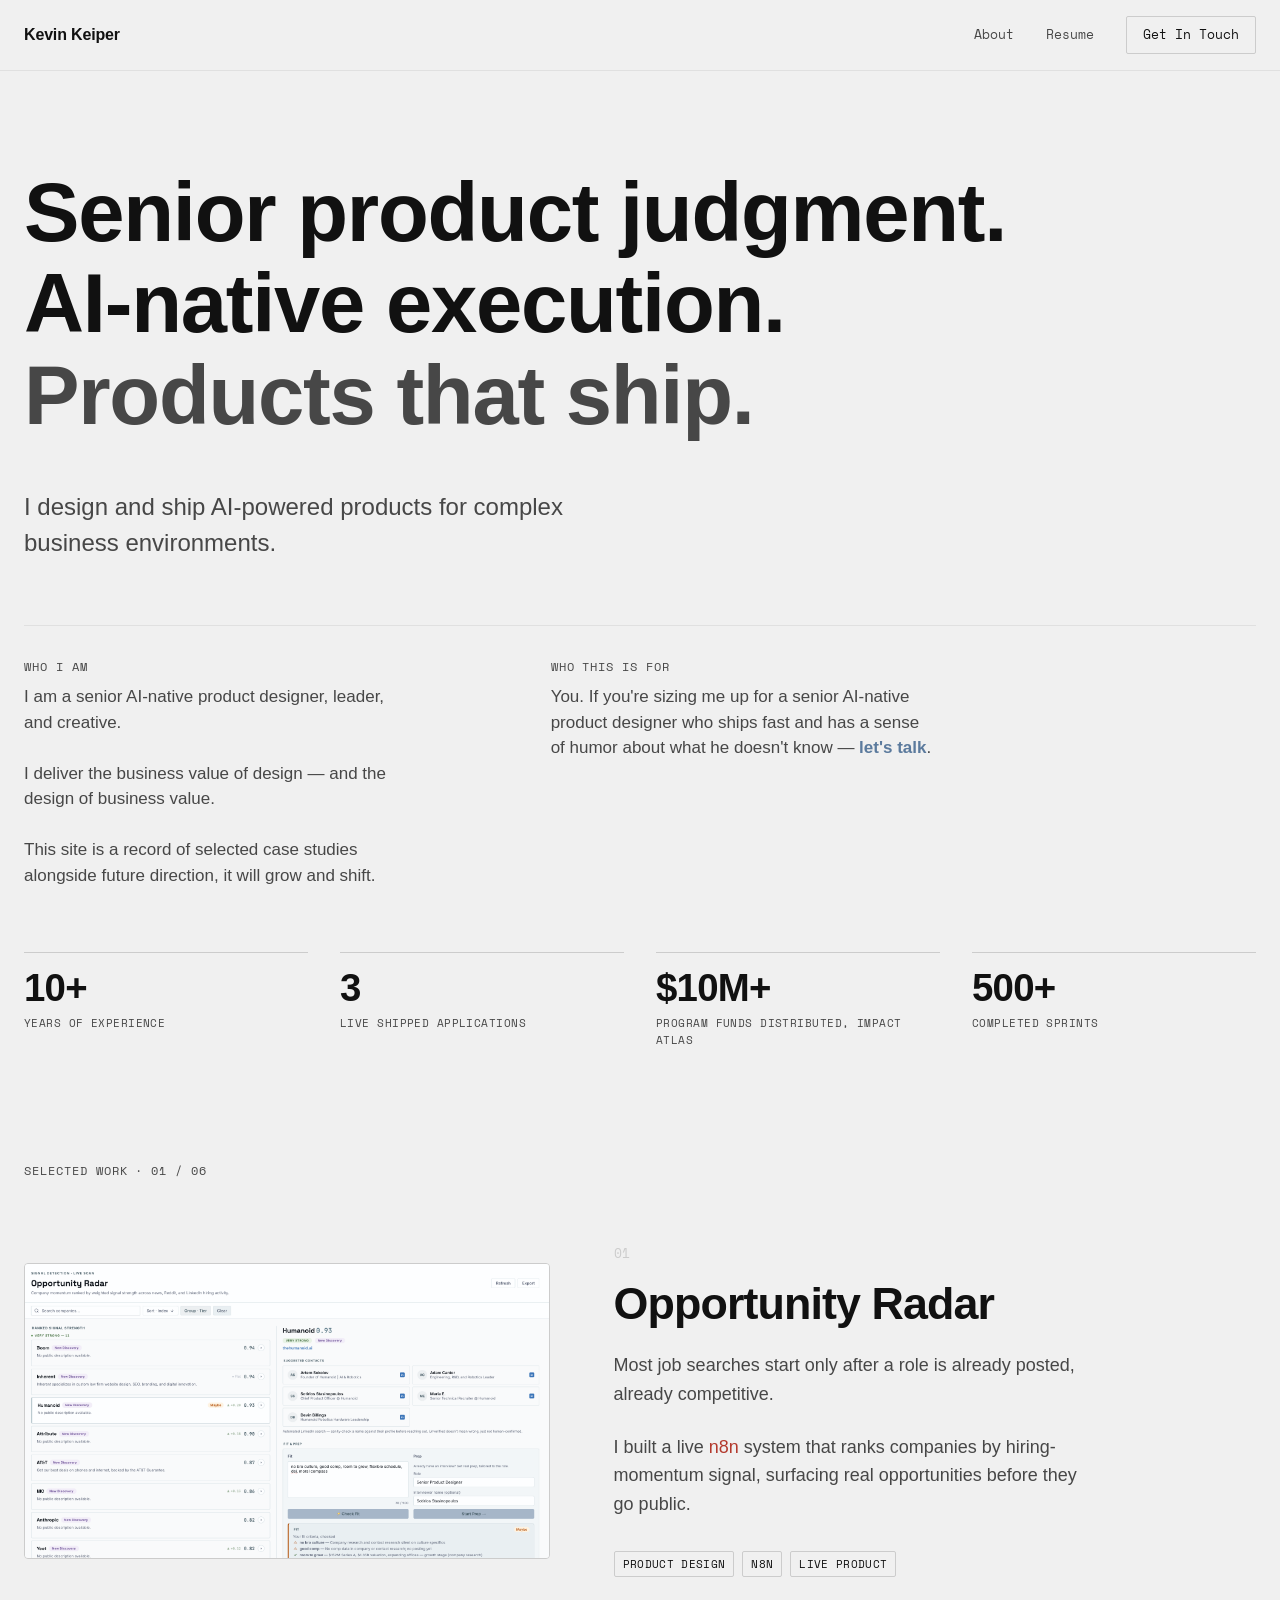
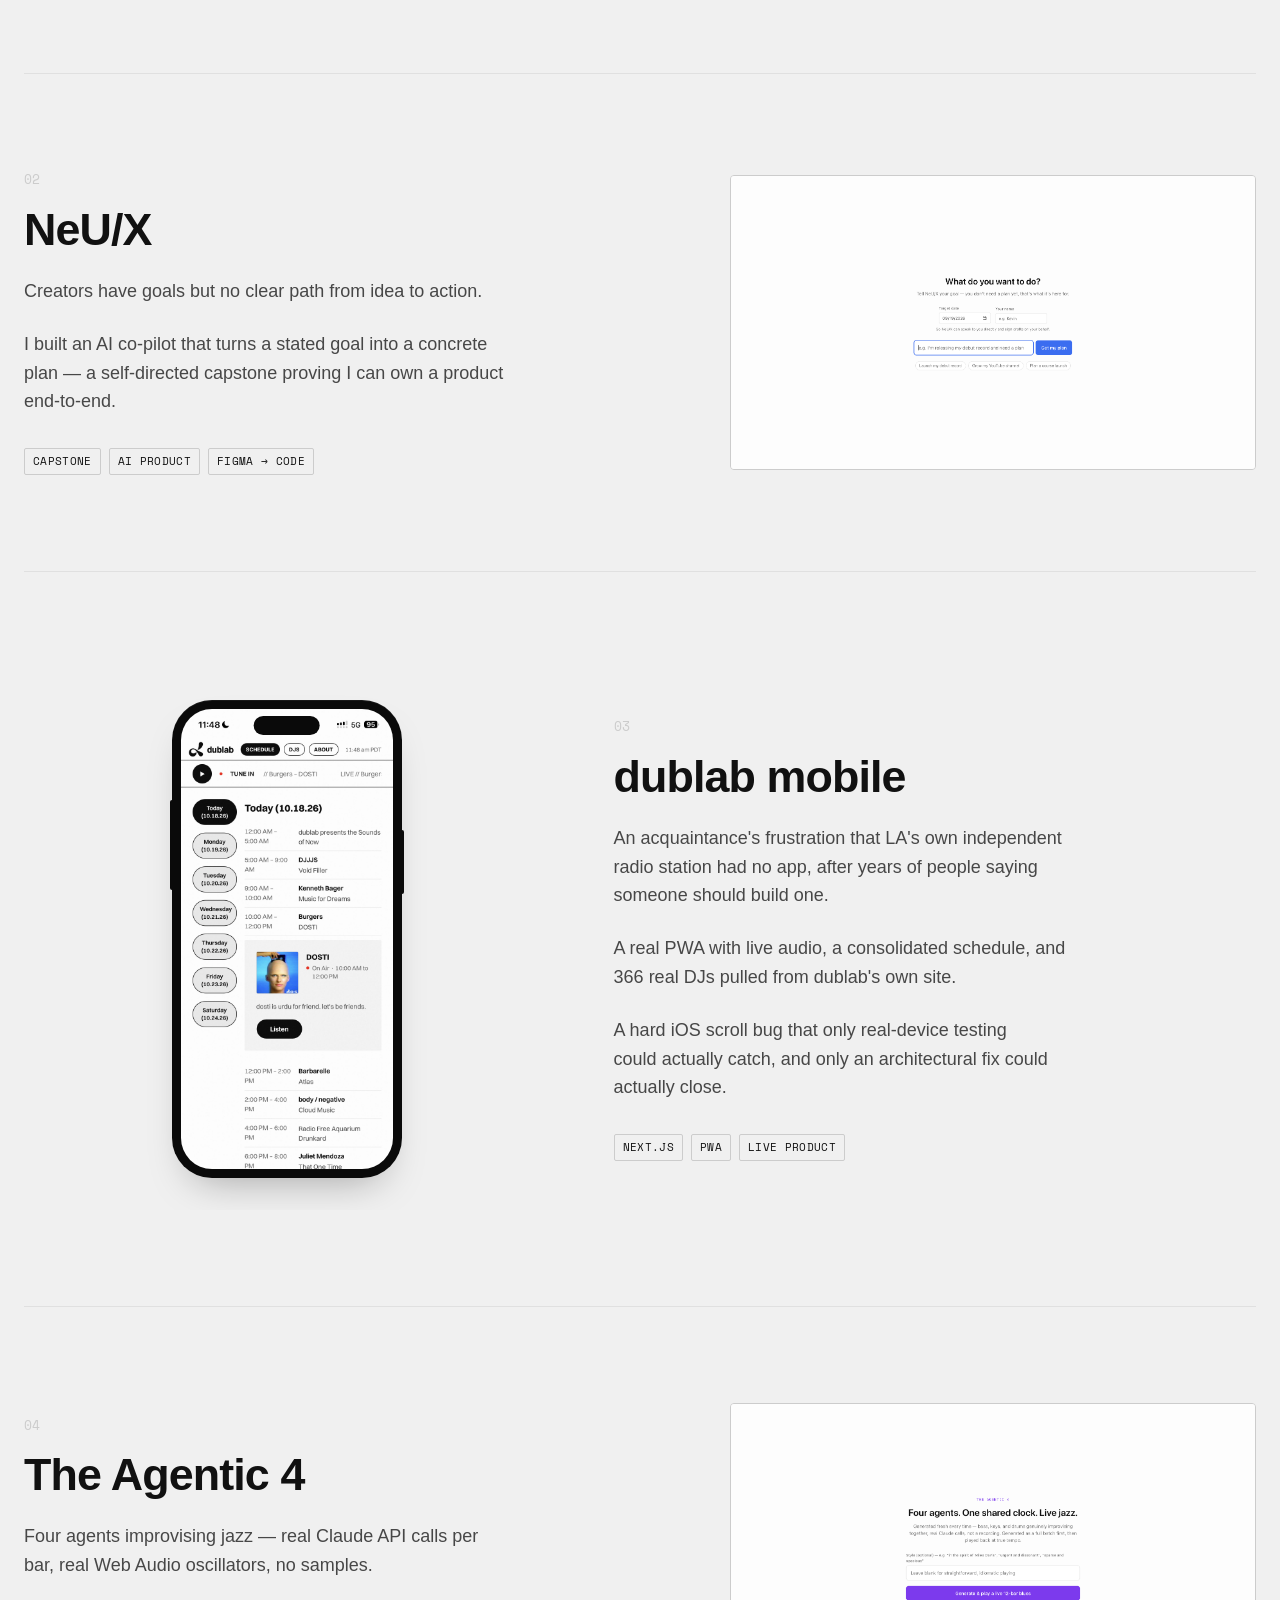
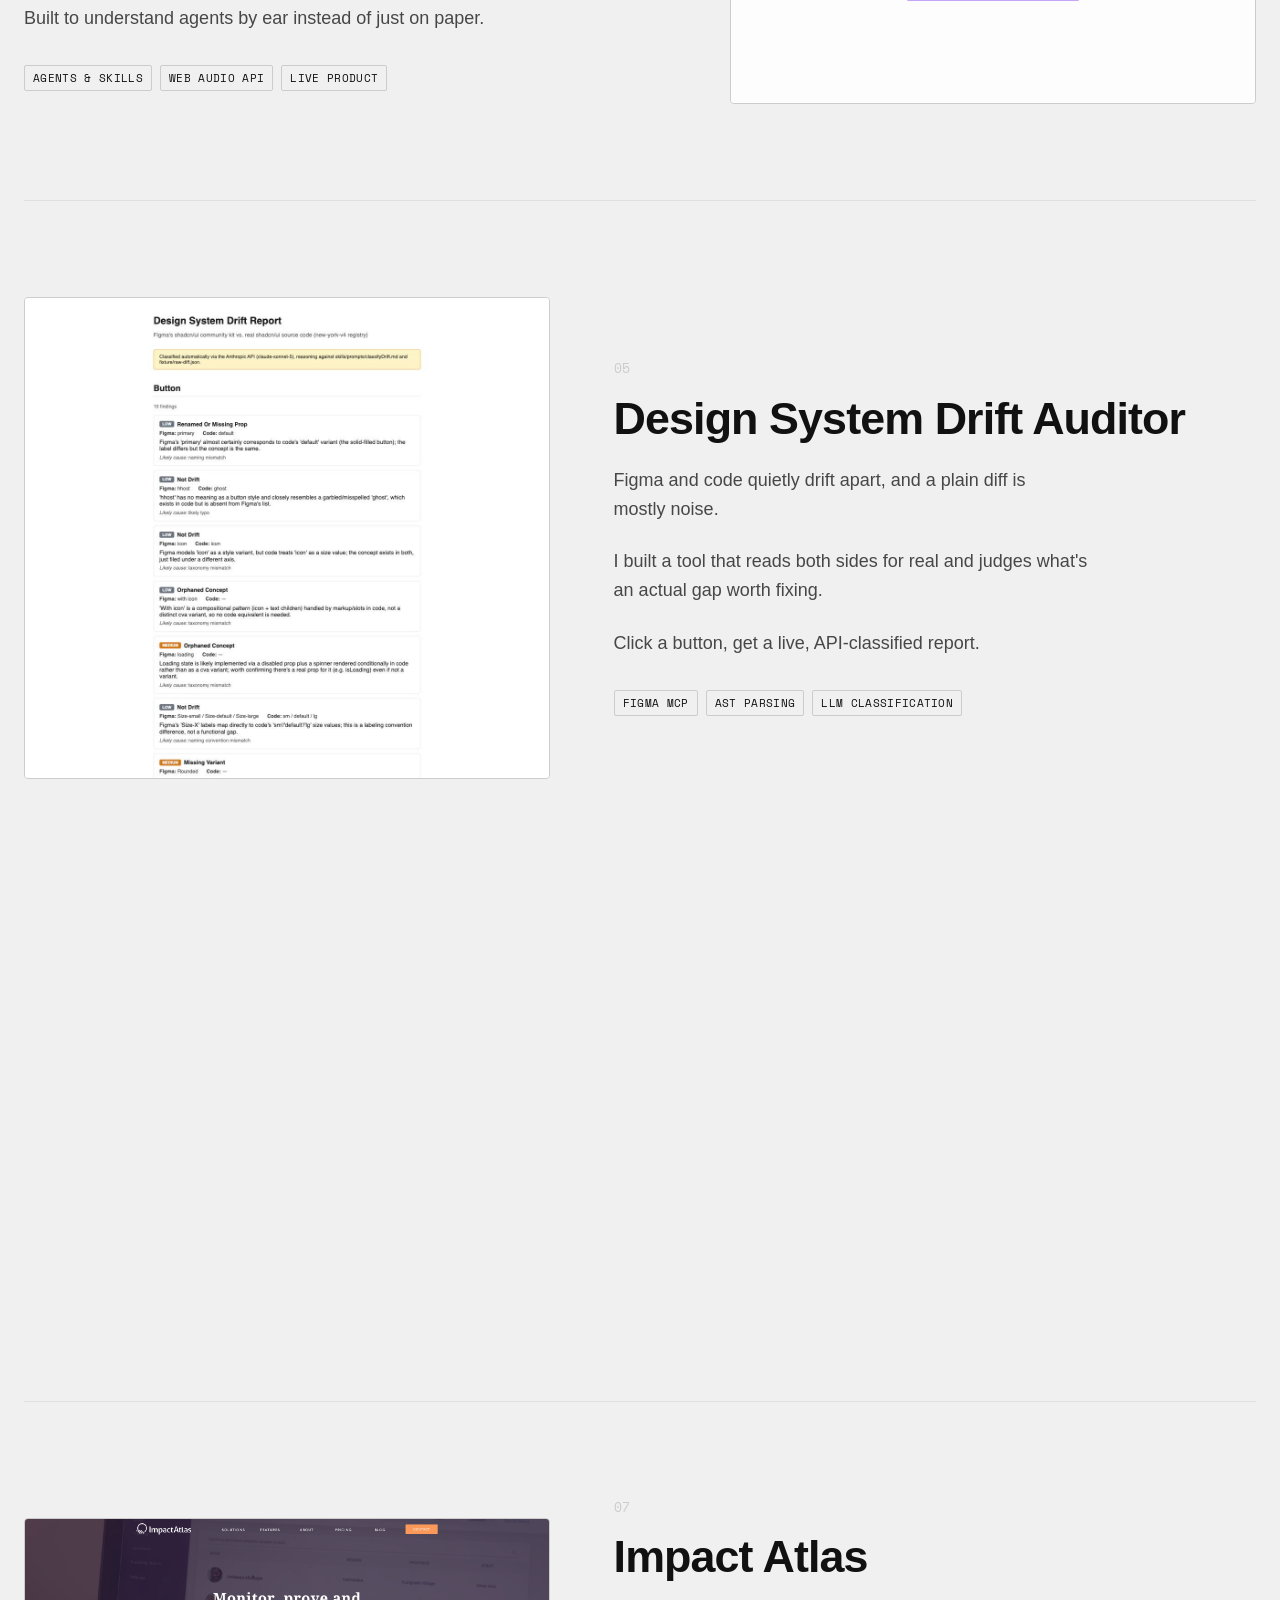
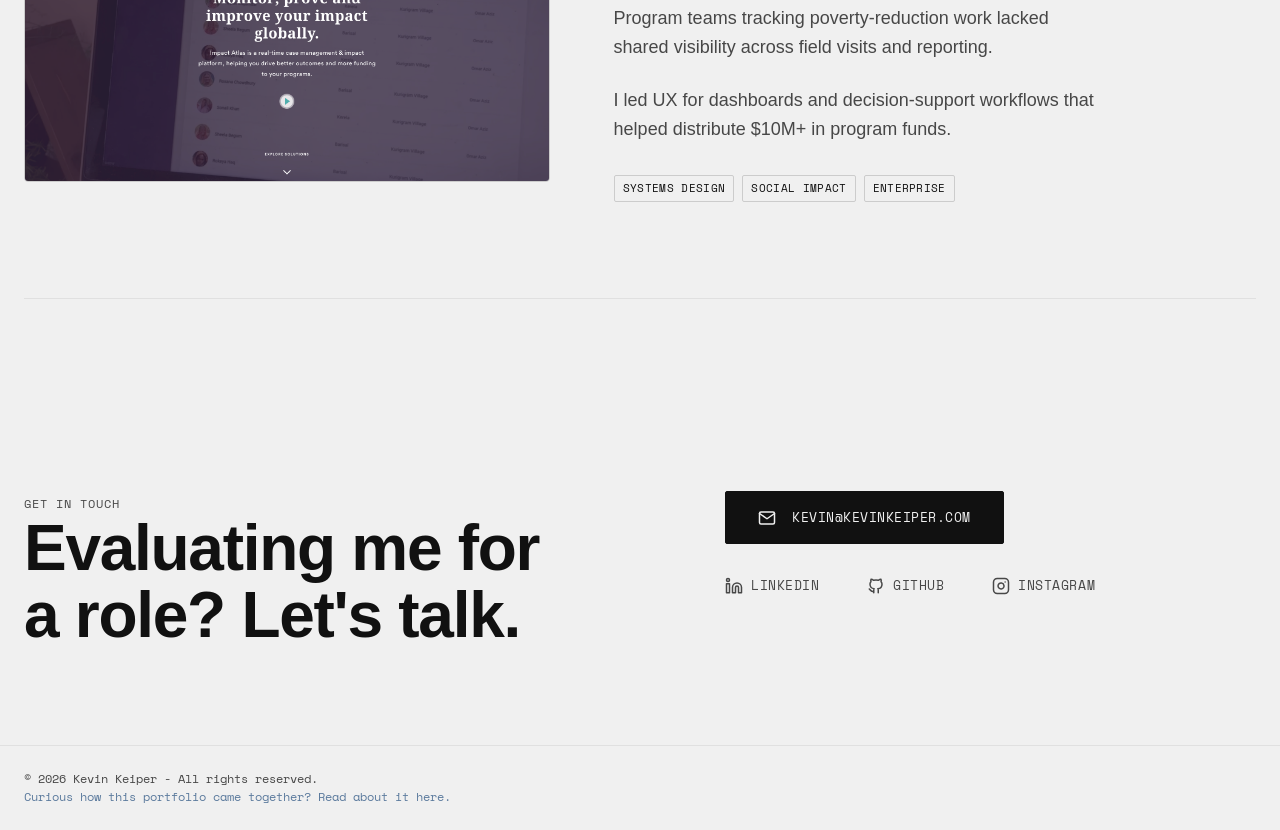
==== index.html @ 4e43e698 "Case study template: short version up top, stats as the Outcomes payoff - Hero meta adds Team; stat " ====
<!DOCTYPE html>
<html lang="en">
<head>
<script>document.documentElement.classList.add('js');</script>
<meta charset="UTF-8">
<meta name="viewport" content="width=device-width, initial-scale=1.0">
<title>Kevin Keiper: Senior AI-Native Product Designer</title>
<meta name="description" content="Kevin Keiper — Senior AI-Native Product Designer. Product design portfolio: shipped AI-powered products, enterprise UX, and end-to-end case studies.">
<link rel="preconnect" href="https://api.fontshare.com">
<link href="https://api.fontshare.com/v2/css?f[]=general-sans@400,500,600,700&display=swap" rel="stylesheet">
<link href="https://fonts.googleapis.com/css2?family=Space+Mono:wght@400;700&display=swap" rel="stylesheet">
<link rel="stylesheet" href="css/styles.css">
</head>
<body>

<header class="site-header">
  <div class="wrap site-header__inner">
    <a href="index.html" class="site-header__name">Kevin Keiper</a>
    <div class="site-header__nav">
      <a href="work/about/index.html" class="site-header__link">About</a>
      <a href="assets/resume/Kevin-Keiper-Resume.pdf" class="site-header__link" target="_blank" rel="noopener">Resume</a>
      <a href="#contact" class="site-header__cta">Get In Touch</a>
    </div>
  </div>
</header>

<main>

  <section class="hero">
    <div class="wrap">

      <h1 class="hero__headline">Senior product judgment.<br>AI-native execution.<br><em>Products that ship.</em></h1>
      <p class="hero__subhead">I design and ship AI-powered products for complex business environments.</p>

      <div class="hero__meta">
        <div class="hero__meta-item">
          <span class="section-label">Who I am</span>
          <p>I am <span data-role-article>a</span> <span data-role-title>senior AI-native product designer</span>, leader, and creative.<br><br>I deliver the business value of design — and the design of business value.<br><br>This site is a record of selected case studies alongside future direction, it will grow and shift.</p>
        </div>
        <div class="hero__meta-item">
          <span class="section-label">Who this is for</span>
          <p>You. If you're sizing me up for <span data-role-article>a</span> <span data-role-title>senior AI-native product designer</span> who ships fast and has a sense of humor about what he doesn't know — <a href="mailto:kevin@kevinkeiper.com" class="link-muted-blue"><strong>let's talk</strong></a>.</p>
        </div>
      </div>

    </div>
  </section>

  <div class="hero__stats-divider">
    <div class="wrap">
      <div class="stat-grid">
        <div class="stat-tile">
          <div class="stat-tile__number">10+</div>
          <div class="stat-tile__label">Years of experience</div>
        </div>
        <div class="stat-tile">
          <div class="stat-tile__number">3</div>
          <div class="stat-tile__label">Live shipped applications</div>
        </div>
        <div class="stat-tile">
          <div class="stat-tile__number">$10M+</div>
          <div class="stat-tile__label">Program funds distributed, Impact Atlas</div>
        </div>
        <div class="stat-tile">
          <div class="stat-tile__number">500+</div>
          <div class="stat-tile__label">Completed sprints</div>
        </div>
      </div>
    </div>
  </div>

  <!-- Marquee scrapped 2026-09-07 (Kevin's call, live-preview review): distracting, not adding
       enough to be worth it. Left commented in case we want to revisit the idea later.
  <div class="hero__marquee" aria-hidden="true">
    <div class="hero__marquee-track">
      <a href="work/about/index.html" tabindex="-1">Senior AI-Native Product Designer</a>
      <a href="work/opportunity-radar/index.html" tabindex="-1">Opportunity Radar</a>
      <a href="work/neux/index.html" tabindex="-1">NeU/X</a>
      <a href="work/impact-atlas/index.html" tabindex="-1">Impact Atlas</a>
      <a href="work/kevinkeiper-com/index.html" tabindex="-1">kevinkeiper.com</a>
      <a href="work/emc-insurance/index.html" tabindex="-1">EMC Insurance</a>
      <a href="work/about/index.html" tabindex="-1">AI-Native Product Designer</a>
      <a href="work/opportunity-radar/index.html" tabindex="-1">Opportunity Radar</a>
      <a href="work/neux/index.html" tabindex="-1">NeU/X</a>
      <a href="work/impact-atlas/index.html" tabindex="-1">Impact Atlas</a>
      <a href="work/kevinkeiper-com/index.html" tabindex="-1">kevinkeiper.com</a>
      <a href="work/emc-insurance/index.html" tabindex="-1">EMC Insurance</a>
    </div>
  </div>
  -->

  <section class="case-studies" id="work">
    <div class="wrap">
      <span class="section-label">Selected work · 01 / 06</span>

      <article class="case-row">
        <a href="work/opportunity-radar/index.html" class="case-row__media" aria-label="Opportunity Radar case study">
          <img src="assets/images/cards/opprad-wholeshebang-hero.png" alt="Opportunity Radar dashboard showing a Fit verdict, company research, and negotiation prep started for a selected company" loading="lazy">
        </a>
        <div class="case-row__body">
          <span class="case-row__index">01</span>
          <h2 class="case-row__title"><a href="work/opportunity-radar/index.html">Opportunity Radar</a></h2>
          <p class="case-row__desc">Most job searches start only after a role is already posted, already competitive.</p>

          <p class="case-row__desc">I built a live <a href="https://n8n.io" target="_blank" rel="noopener" class="link-n8n">n8n</a> system that ranks companies by hiring-momentum signal, surfacing real opportunities before they go public.</p>
          <ul class="tag-row">
            <li class="tag">Product Design</li>
            <li class="tag">n8n</li>
            <li class="tag">Live Product</li>
            <li class="tag" id="opp-radar-count" data-csv-url="https://docs.google.com/spreadsheets/d/e/2PACX-1vTGAgujnKii4qOQYezhAMdwFcsAnLOeg_jnZtE8lOHm2dexXdH0tWtwqKeZbhPxov_Z9YzQGEH2mS2C/pub?gid=456953071&amp;single=true&amp;output=csv">Loading contacts&hellip;</li>
          </ul>
        </div>
      </article>

      <article class="case-row case-row--reverse">
        <a href="work/neux/index.html" class="case-row__media" aria-label="NeU/X case study">
          <img src="work/neux/images/neux-home.png" alt="NeU/X AI co-pilot interface for creator goal planning" loading="lazy">
        </a>
        <div class="case-row__body">
          <span class="case-row__index">02</span>
          <h2 class="case-row__title"><a href="work/neux/index.html">NeU/X</a></h2>
          <p class="case-row__desc">Creators have goals but no clear path from idea to action.</p>

          <p class="case-row__desc">I built an AI co-pilot that turns a stated goal into a concrete plan — a self-directed capstone proving I can own a product end-to-end.</p>
          <ul class="tag-row">
            <li class="tag">Capstone</li>
            <li class="tag">AI Product</li>
            <li class="tag">Figma → Code</li>
          </ul>
        </div>
      </article>

      <article class="case-row">
        <a href="work/dublab/index.html" class="case-row__media case-row__media--plain" aria-label="dublab mobile case study">
          <div class="phone-frame" style="--phone-width: 230px;">
            <div class="phone-frame__island"></div>
            <div class="phone-frame__screen">
              <img src="work/dublab/images/dublab-schedule-onair-phone.jpg" alt="dublab app on a real iPhone: today's schedule with the on-air DOSTI show card and Listen button" loading="lazy">
            </div>
          </div>
        </a>
        <div class="case-row__body">
          <span class="case-row__index">03</span>
          <h2 class="case-row__title"><a href="work/dublab/index.html">dublab mobile</a></h2>
          <p class="case-row__desc">An acquaintance's frustration that LA's own independent radio station had no app, after years of people saying someone should build one.</p>

          <p class="case-row__desc">A real PWA with live audio, a consolidated schedule, and 366 real DJs pulled from dublab's own site.</p>

          <p class="case-row__desc">A hard iOS scroll bug that only real-device testing could actually catch, and only an architectural fix could actually close.</p>
          <ul class="tag-row">
            <li class="tag">Next.js</li>
            <li class="tag">PWA</li>
            <li class="tag">Live Product</li>
          </ul>
        </div>
      </article>

      <article class="case-row case-row--reverse">
        <a href="work/the-agentic-4/index.html" class="case-row__media" aria-label="The Agentic 4 case study">
          <img src="assets/images/cards/the-agentic-4.jpg" alt="The Agentic 4 landing page, a single text field for a style directive" loading="lazy">
        </a>
        <div class="case-row__body">
          <span class="case-row__index">04</span>
          <h2 class="case-row__title"><a href="work/the-agentic-4/index.html">The Agentic 4</a></h2>
          <p class="case-row__desc">Four agents improvising jazz — real Claude API calls per bar, real Web Audio oscillators, no samples.</p>

          <p class="case-row__desc">Built to understand agents by ear instead of just on paper.</p>
          <ul class="tag-row">
            <li class="tag">Agents &amp; Skills</li>
            <li class="tag">Web Audio API</li>
            <li class="tag">Live Product</li>
          </ul>
        </div>
      </article>

      <article class="case-row">
        <a href="work/design-system-auditor/index.html" class="case-row__media" aria-label="Design System Drift Auditor case study">
          <img src="work/design-system-auditor/images/01-button-findings.jpg" alt="Design System Drift Report, showing classified findings with severity badges" loading="lazy">
        </a>
        <div class="case-row__body">
          <span class="case-row__index">05</span>
          <h2 class="case-row__title"><a href="work/design-system-auditor/index.html">Design System Drift Auditor</a></h2>
          <p class="case-row__desc">Figma and code quietly drift apart, and a plain diff is mostly noise.</p>

          <p class="case-row__desc">I built a tool that reads both sides for real and judges what's an actual gap worth fixing.</p>

          <p class="case-row__desc">Click a button, get a live, API-classified report.</p>
          <ul class="tag-row">
            <li class="tag">Figma MCP</li>
            <li class="tag">AST Parsing</li>
            <li class="tag">LLM Classification</li>
          </ul>
        </div>
      </article>

      <article class="case-row case-row--reverse">
        <a href="work/emc-insurance/index.html" class="case-row__media" aria-label="EMC Insurance case study">
          <img src="work/emc-insurance/images/EMC Final 05.jpg" alt="Underwriting Workbench proposals tab with quote options ready for release" loading="lazy">
        </a>
        <div class="case-row__body">
          <span class="case-row__index">06</span>
          <h2 class="case-row__title"><a href="work/emc-insurance/index.html">EMC Insurance</a></h2>
          <p class="case-row__desc">Underwriters were working across a mash-up of legacy tools with no shared system.</p>

          <p class="case-row__desc">I led design for a single modern underwriting platform, partnering directly with engineering to close design-system gaps.</p>
          <ul class="tag-row">
            <li class="tag">Enterprise</li>
            <li class="tag">Systems Design</li>
            <li class="tag">Insurance</li>
          </ul>
        </div>
      </article>

      <article class="case-row">
        <a href="work/impact-atlas/index.html" class="case-row__media" aria-label="Impact Atlas case study">
          <img src="work/impact-atlas/images/impact_atlas_homepage.png" alt="Impact Atlas marketing home page, showing the participant tracking dashboard" loading="lazy">
        </a>
        <div class="case-row__body">
          <span class="case-row__index">07</span>
          <h2 class="case-row__title"><a href="work/impact-atlas/index.html">Impact Atlas</a></h2>
          <p class="case-row__desc">Program teams tracking poverty-reduction work lacked shared visibility across field visits and reporting.</p>

          <p class="case-row__desc">I led UX for dashboards and decision-support workflows that helped distribute $10M+ in program funds.</p>
          <ul class="tag-row">
            <li class="tag">Systems Design</li>
            <li class="tag">Social Impact</li>
            <li class="tag">Enterprise</li>
          </ul>
        </div>
      </article>

    </div>
  </section>

  <section class="contact" id="contact">
    <div class="wrap contact__grid">
      <div>
        <span class="section-label">Get in touch</span>
        <h2 class="contact__headline">Evaluating me for a role? Let's talk.</h2>
      </div>

      <div class="contact-links">
        <a href="mailto:kevin@kevinkeiper.com" class="btn contact-links__email">
          <svg class="contact-links__icon" viewBox="0 0 24 24" fill="none" stroke="currentColor" stroke-width="2" stroke-linecap="round" stroke-linejoin="round" aria-hidden="true"><path d="M4 4h16c1.1 0 2 .9 2 2v12c0 1.1-.9 2-2 2H4c-1.1 0-2-.9-2-2V6c0-1.1.9-2 2-2z"/><polyline points="22,6 12,13 2,6"/></svg>
          kevin@kevinkeiper.com
        </a>
        <ul class="contact-links__social">
          <li>
            <a href="https://www.linkedin.com/in/kevinkeiper/" target="_blank" rel="noopener">
              <svg class="contact-links__icon" viewBox="0 0 24 24" fill="none" stroke="currentColor" stroke-width="2" stroke-linecap="round" stroke-linejoin="round" aria-hidden="true"><path d="M16 8a6 6 0 0 1 6 6v7h-4v-7a2 2 0 0 0-2-2 2 2 0 0 0-2 2v7h-4v-7a6 6 0 0 1 6-6z"/><rect x="2" y="9" width="4" height="12"/><circle cx="4" cy="4" r="2"/></svg>
              LinkedIn
            </a>
          </li>
          <li>
            <a href="https://github.com/keiperk" target="_blank" rel="noopener">
              <svg class="contact-links__icon" viewBox="0 0 24 24" fill="none" stroke="currentColor" stroke-width="2" stroke-linecap="round" stroke-linejoin="round" aria-hidden="true"><path d="M9 19c-4.3 1.4-4.3-2.5-6-3m12 5v-3.5c0-1 .1-1.4-.5-2 2.8-.3 5.5-1.4 5.5-6a4.6 4.6 0 0 0-1.3-3.2 4.2 4.2 0 0 0-.1-3.2s-1.1-.3-3.5 1.3a12.3 12.3 0 0 0-6.2 0C6.5 2.8 5.4 3.1 5.4 3.1a4.2 4.2 0 0 0-.1 3.2A4.6 4.6 0 0 0 4 9.5c0 4.6 2.7 5.7 5.5 6-.6.6-.6 1.2-.5 2V21"/></svg>
              GitHub
            </a>
          </li>
          <li>
            <a href="https://www.instagram.com/t_e_c_h_n_i_q_u_e_s/" target="_blank" rel="noopener">
              <svg class="contact-links__icon" viewBox="0 0 24 24" fill="none" stroke="currentColor" stroke-width="2" stroke-linecap="round" stroke-linejoin="round" aria-hidden="true"><rect x="2" y="2" width="20" height="20" rx="5" ry="5"/><path d="M16 11.37A4 4 0 1 1 12.63 8 4 4 0 0 1 16 11.37z"/><line x1="17.5" y1="6.5" x2="17.51" y2="6.5"/></svg>
              Instagram
            </a>
          </li>
        </ul>
      </div>
    </div>
  </section>

</main>

<footer class="site-footer">
  <div class="wrap">
    <p>&copy; 2026 Kevin Keiper - All rights reserved.</p>
    <p><a href="work/kevinkeiper-com/index.html" class="link-muted-blue">Curious how this portfolio came together? Read about it here.</a></p>
  </div>
</footer>

<script src="js/main.js"></script>
</body>
</html>
---- css/styles.css ----
/* ==========================================================================
   kevinkeiper.com 4.0 — tokens from design-system.md
   ========================================================================== */
:root {
  --ink: #111111;
  --paper: #f0f0f0;
  --muted: #474747;
  --line: #E0E0E0;
  --line-strong: #CCCCCC;

  --font-sans: 'General Sans', -apple-system, BlinkMacSystemFont, sans-serif;
  --font-mono: 'Space Mono', 'SF Mono', monospace;

  --weight-regular: 400;
  --weight-semibold: 600;
  --weight-bold: 700;

  --sp-1: 4px;
  --sp-2: 8px;
  --sp-3: 16px;
  --sp-4: 24px;
  --sp-5: 32px;
  --sp-6: 48px;
  --sp-7: 64px;
  --sp-8: 96px;
  --sp-9: 144px;

  --radius: 4px;
  --radius-sm: 2px;
  --shadow-hover: 0 4px 16px rgba(0, 0, 0, 0.08);

  /* Shared text/gallery measure on detail pages, so paragraph and
     gallery block edges align */
  --content-measure: 46rem;

  /* Short "tick" divider width — used everywhere except header/footer,
     which keep full-width hairlines */
  --divider-w: 64px;
}

*, *::before, *::after { box-sizing: border-box; }
html { -webkit-text-size-adjust: 100%; }
body {
  margin: 0;
  background: var(--paper);
  color: var(--ink);
  font-family: var(--font-sans);
  font-size: 16px;
  font-weight: var(--weight-regular);
  line-height: 1.5;
  -webkit-font-smoothing: antialiased;
}
img { max-width: 100%; height: auto; display: block; }
a { color: inherit; text-decoration: none; }
.link-muted-blue { color: #5B7A9D; text-decoration: none; }
.link-muted-blue:hover { color: #46617D; }
.link-n8n { color: #B33A2E; text-decoration: none; }
.link-n8n:hover { color: #8C2C22; }
ul { list-style: none; margin: 0; padding: 0; }
h1, h2, h3, p, figure { margin: 0; }
h1, h2, h3 { text-wrap: balance; }
p { text-wrap: pretty; }
button, input, textarea { font-family: inherit; font-size: inherit; }

.wrap {
  max-width: 1400px;
  margin-inline: auto;
  padding-inline: var(--sp-4);
}

.section-label {
  font-family: var(--font-mono);
  font-size: 12px;
  letter-spacing: 0.08em;
  text-transform: uppercase;
  color: var(--muted);
}

/* ==========================================================================
   Header
   ========================================================================== */
.site-header {
  border-bottom: 1px solid var(--line);
  position: sticky;
  top: 0;
  background: var(--paper);
  z-index: 10;
}
.site-header__inner {
  display: flex;
  justify-content: space-between;
  align-items: center;
  padding-block: var(--sp-3);
}
.site-header__name {
  font-weight: var(--weight-bold);
  letter-spacing: -0.01em;
}
.site-header__nav {
  display: flex;
  align-items: center;
  gap: var(--sp-5);
}
.site-header__link {
  font-family: var(--font-mono);
  font-size: 13px;
  color: var(--muted);
  transition: color 0.15s ease;
}
.site-header__link:hover {
  color: var(--ink);
}
.site-header__cta {
  font-family: var(--font-mono);
  font-size: 13px;
  border: 1px solid var(--line-strong);
  border-radius: var(--radius-sm);
  padding: var(--sp-2) var(--sp-3);
  transition: border-color 0.15s ease, background 0.15s ease;
}
.site-header__cta:hover {
  border-color: var(--ink);
  background: var(--ink);
  color: var(--paper);
}

/* ==========================================================================
   Hero — oversized, marquee eyebrow, huge type
   ========================================================================== */
.hero {
  padding-top: var(--sp-8);
}
.hero__stats-divider {
  padding-top: var(--sp-7);
  padding-bottom: var(--sp-2);
}
/* .case-studies' own top padding (56px) plus this bottom padding (8px)
   equals this element's own top padding (64px) — so the gap above the
   stat row (hero text to tile borders) and below it (tile labels to
   "Selected work" eyebrow) come out visually equal, per Kevin's ask. */
.hero__stats-divider .stat-grid {
  margin-top: 0;
}
.hero > .wrap {
  position: relative;
  padding-bottom: 0;
}
.hero__marquee {
  overflow: hidden;
  border-top: 1px solid var(--line);
  border-bottom: 1px solid var(--line);
  padding-block: var(--sp-3);
}
.hero__marquee-track {
  display: flex;
  width: max-content;
  animation: marquee 28s linear infinite;
}
.hero__marquee-track a {
  font-family: var(--font-mono);
  font-size: 13px;
  letter-spacing: 0.08em;
  text-transform: uppercase;
  color: var(--muted);
  text-decoration: none;
  padding-inline: var(--sp-4);
  white-space: nowrap;
  transition: color 0.15s ease;
}
.hero__marquee-track a:hover,
.hero__marquee-track a:focus-visible {
  color: var(--ink);
}
.hero__marquee-track a::after {
  content: '/';
  margin-left: var(--sp-4);
  color: var(--line-strong);
}
@keyframes marquee {
  from { transform: translateX(0); }
  to { transform: translateX(-50%); }
}
@media (prefers-reduced-motion: reduce) {
  .hero__marquee-track { animation: none; }
}

.hero__headline {
  font-size: clamp(2.25rem, 6.5vw, 5.5rem);
  font-weight: var(--weight-bold);
  letter-spacing: -0.015em;
  line-height: 1.1;
  margin-bottom: var(--sp-6);
}
.hero__headline em {
  font-style: normal;
  color: var(--muted);
}
.hero__subhead {
  font-size: clamp(1.125rem, 2vw, 1.5rem);
  color: var(--muted);
  max-width: 42ch;
  margin-bottom: var(--sp-7);
}
.hero__meta {
  display: flex;
  gap: var(--sp-9);
  flex-wrap: wrap;
  border-top: 1px solid var(--line);
  padding-top: var(--sp-5);
}
.hero__meta-item {
  max-width: 43ch;
}
.hero__meta-item .section-label {
  display: block;
  margin-bottom: var(--sp-2);
}
.hero__meta-item p {
  font-size: 1.0625rem;
  color: var(--muted);
}

/* ==========================================================================
   Case studies — full-width alternating rows, numbered, asymmetric
   ========================================================================== */
.case-studies {
  padding-block: calc(var(--sp-8) - 40px + 50px) var(--sp-8);
  scroll-margin-top: 57px;
}
.case-studies > .wrap > .section-label {
  display: block;
  margin-bottom: var(--sp-6);
}

.case-row {
  display: grid;
  grid-template-columns: 0.9fr 1.1fr;
  gap: var(--sp-7);
  align-items: center;
  padding-block: var(--sp-8);
  border-top: 1px solid var(--line);
  transition: opacity 0.7s cubic-bezier(0.16,1,0.3,1), transform 0.7s cubic-bezier(0.16,1,0.3,1);
}
/* Scroll-reveal is a progressive enhancement, gated behind html.js (set
   synchronously in <head>). No JS / blocked JS / a script error before
   this ever runs = content just renders visible, never stuck at opacity:0. */
html.js .case-row { opacity: 0; transform: translateY(32px); }
html.js .case-row.is-visible { opacity: 1; transform: translateY(0); }

/* .rail-content, not .rail-row, gets the fade: .rail-row is the sticky
   .rail-item's positioning ancestor, and a transform there (even at
   translateY(0)) creates a containing block that silently breaks sticky. */
.rail-content,
.reveal {
  transition: opacity 0.7s cubic-bezier(0.16,1,0.3,1), transform 0.7s cubic-bezier(0.16,1,0.3,1);
}
html.js .rail-content,
html.js .reveal {
  opacity: 0;
  transform: translateY(24px);
}
html.js .rail-content.is-visible,
html.js .reveal.is-visible { opacity: 1; transform: translateY(0); }
.case-row:first-of-type { border-top: none; padding-top: var(--sp-3); }
.case-row:last-child { border-bottom: 1px solid var(--line); }
.case-row--reverse { grid-template-columns: 1.1fr 0.9fr; }
.case-row--reverse .case-row__media { order: 2; }
.case-row--reverse .case-row__body { order: 1; }

.case-row__index {
  font-family: var(--font-mono);
  font-size: 13px;
  color: var(--line-strong);
  display: block;
  margin-bottom: var(--sp-3);
}

.case-row__media {
  display: block;
  border-radius: var(--radius);
  overflow: hidden;
  border: 1px solid var(--line-strong);
  background: #F6F6F6;
  transition: box-shadow 0.15s ease, transform 0.15s ease;
}
/* Same hover as .cert-badge: a small lift plus the hover shadow. */
.case-row__media:hover {
  box-shadow: var(--shadow-hover);
  transform: translateY(-2px);
}
/* For a card whose media is a phone-frame mock, not a flat screenshot --
   the bezel is already its own frame, so the card border/background
   would just be a redundant box behind it (same reasoning as
   .detail-gallery__item--plain). */
.case-row__media--plain {
  border: none;
  background: none;
  border-radius: 0;
  display: flex;
  justify-content: center;
  padding: var(--sp-5) 0;
}
.case-row__media--plain:hover {
  box-shadow: none;
}
.case-row__media img {
  width: 100%;
  height: auto;
}

.case-row__title {
  font-size: clamp(1.75rem, 3.5vw, 3rem);
  font-weight: var(--weight-bold);
  letter-spacing: -0.02em;
  line-height: 1.05;
  margin-bottom: var(--sp-4);
}
.case-row__desc {
  color: var(--muted);
  font-size: 1.125rem;
  line-height: 1.6;
  max-width: 48ch;
  margin-bottom: 0;
}
.case-row__desc + .case-row__desc { margin-top: var(--sp-4); }
.case-row__desc:last-of-type { margin-bottom: var(--sp-5); }

/* Doc quote — a real excerpt from one of the project's own .md files */
.doc-quote {
  max-width: var(--content-measure);
  margin-top: var(--sp-5);
  border-left: 2px solid var(--line-strong);
  padding-left: var(--sp-4);
}
.doc-quote__file {
  display: block;
  font-family: var(--font-mono);
  font-size: 12px;
  color: var(--muted);
  margin-bottom: var(--sp-2);
}
.doc-quote__text {
  font-family: var(--font-mono);
  font-size: 0.9375rem;
  line-height: 1.6;
  color: var(--ink);
}

/* Trade-offs / Frictions group — a labeled cluster of one or more honest
   callouts under a single eyebrow. Left border like .doc-quote, but
   normal body-copy styling (not the mono quote treatment) since this is
   stated commentary, not a literal excerpt from a file. */
.tradeoff-group {
  max-width: var(--content-measure);
  margin-top: var(--sp-6);
}
.tradeoff-group .section-label {
  display: block;
  margin-bottom: var(--sp-2);
}
.tradeoff-group__item {
  border-left: 2px solid var(--line-strong);
  padding-left: var(--sp-4);
  font-size: 1.0625rem;
  color: var(--muted);
  line-height: 1.65;
}
.tradeoff-group__item + .tradeoff-group__item {
  margin-top: var(--sp-4);
}

/* Example exchange — real prompt/outcome pairs, used sparingly */
.exchange-grid {
  display: grid;
  grid-template-columns: 1fr;
  align-items: start;
  gap: var(--sp-5);
  margin-top: var(--sp-6);
  max-width: var(--content-measure);
}
.exchange {
  border: 1px solid var(--line);
  border-radius: var(--radius);
  padding: var(--sp-4);
}
.exchange__prompt {
  font-family: var(--font-mono);
  font-size: 0.875rem;
  line-height: 1.6;
  color: var(--ink);
  padding-left: var(--sp-3);
  border-left: 2px solid var(--line-strong);
  margin-bottom: var(--sp-3);
}
.exchange__prompt::before {
  content: '"';
}
.exchange__prompt::after {
  content: '"';
}
.exchange__result {
  font-size: 0.9375rem;
  color: var(--muted);
  line-height: 1.55;
}
.exchange__result strong {
  color: var(--ink);
  font-weight: var(--weight-semibold);
}
@media (max-width: 767px) {
  .exchange-grid { grid-template-columns: 1fr; }
}

.tag-row {
  display: flex;
  flex-wrap: wrap;
  gap: var(--sp-2);
}
.tag {
  font-family: var(--font-mono);
  font-size: 11px;
  letter-spacing: 0.03em;
  text-transform: uppercase;
  color: var(--ink);
  border: 1px solid var(--line-strong);
  border-radius: var(--radius-sm);
  padding: var(--sp-1) var(--sp-2);
}

/* ==========================================================================
   Contact — one bold statement
   ========================================================================== */
.contact {
  padding-block: var(--sp-8);
}
.contact__grid {
  display: grid;
  grid-template-columns: 1.2fr 1fr;
  gap: var(--sp-7);
  align-items: start;
}
.contact__headline {
  font-size: clamp(2rem, 5vw, 4rem);
  font-weight: var(--weight-bold);
  letter-spacing: -0.02em;
  line-height: 1.05;
  max-width: 16ch;
}

.contact-links {
  max-width: 480px;
}
.contact-links__email {
  display: inline-flex;
  align-items: center;
  gap: var(--sp-3);
  text-decoration: none;
}
.contact-links__icon {
  width: 18px;
  height: 18px;
  flex-shrink: 0;
}
.contact-links__social {
  display: flex;
  flex-wrap: wrap;
  gap: var(--sp-6);
  list-style: none;
  margin-top: var(--sp-5);
  padding: 0;
}
.contact-links__social a {
  display: inline-flex;
  align-items: center;
  gap: var(--sp-2);
  font-family: var(--font-mono);
  font-size: 13px;
  letter-spacing: 0.04em;
  text-transform: uppercase;
  color: var(--muted);
  text-decoration: none;
  transition: color 0.15s ease;
}
.contact-links__social a:hover,
.contact-links__social a:focus-visible {
  color: var(--ink);
}

.contact-form {
  max-width: 480px;
}
.field { margin-bottom: var(--sp-4); }
.field label {
  display: block;
  font-family: var(--font-mono);
  font-size: 12px;
  letter-spacing: 0.04em;
  text-transform: uppercase;
  color: var(--muted);
  margin-bottom: var(--sp-2);
}
.field input,
.field textarea {
  width: 100%;
  border: 1px solid var(--line-strong);
  border-radius: var(--radius-sm);
  padding: var(--sp-2) var(--sp-3);
  color: var(--ink);
  background: var(--paper);
  transition: border-color 0.15s ease;
}
.field input:focus,
.field textarea:focus {
  outline: none;
  border-color: var(--ink);
}
.field textarea { resize: vertical; }

.btn {
  font-family: var(--font-mono);
  font-size: 13px;
  letter-spacing: 0.04em;
  text-transform: uppercase;
  background: var(--ink);
  color: var(--paper);
  border: 1px solid var(--ink);
  border-radius: var(--radius-sm);
  padding: var(--sp-3) var(--sp-5);
  cursor: pointer;
  transition: opacity 0.15s ease;
}
.btn:hover { opacity: 0.8; }

.form-status {
  font-family: var(--font-mono);
  font-size: 13px;
  color: var(--muted);
  margin-top: var(--sp-3);
  min-height: 1.2em;
}

/* ==========================================================================
   Footer
   ========================================================================== */
.site-footer {
  border-top: 1px solid var(--line);
  padding-block: var(--sp-4);
}
.site-footer p {
  font-family: var(--font-mono);
  font-size: 12px;
  color: var(--muted);
}

/* ==========================================================================
   Case study detail pages
   ========================================================================== */
.back-link {
  font-family: var(--font-mono);
  font-size: 13px;
  color: var(--muted);
  display: inline-flex;
  align-items: center;
  gap: var(--sp-2);
  transition: color 0.15s ease;
}
.back-link:hover { color: var(--ink); }

.detail-hero {
  padding-block: var(--sp-8) var(--sp-6);
}
/* Once the stat tiles move into section 01's Result, the hero ends at
   the meta row: 16px here + .rail-wrap's 48px top = 64px, matching a
   .rail-row's top padding, so the gap above the first divider reads the
   same as the gap below it. */
.detail-hero:not(:has(.stat-grid)) {
  padding-bottom: var(--sp-3);
}
.detail-hero:not(:has(.stat-grid)) .detail-hero-row {
  margin-bottom: 0;
}
.detail-hero__eyebrow {
  margin-bottom: var(--sp-3);
}
.detail-hero__title {
  font-size: clamp(2.5rem, 6vw, 5rem);
  font-weight: var(--weight-bold);
  letter-spacing: -0.02em;
  line-height: 1;
  margin-bottom: var(--sp-5);
  max-width: 20ch;
}
.detail-hero__desc {
  font-size: 1.1875rem;
  color: var(--muted);
  max-width: 60ch;
  margin-bottom: var(--sp-6);
}
.detail-hero__role {
  font-family: var(--font-mono);
  font-size: 14px;
  letter-spacing: 0.04em;
  color: var(--muted);
  margin-bottom: var(--sp-4);
}
/* [data-role-title]'s canonical text is lowercase (built for mid-sentence
   use elsewhere on the site) — capitalize just the first letter here
   since this usage stands alone as a title, not embedded in a sentence.
   Leaves "AI-Native" internal caps untouched, unlike text-transform. */
.detail-hero__role::first-letter {
  text-transform: uppercase;
}
.detail-hero__meta {
  display: grid;
  grid-template-columns: repeat(2, minmax(0, 1fr));
  gap: var(--sp-5) var(--sp-6);
  border-top: 1px solid var(--line);
  padding-top: var(--sp-5);
}
/* Tool badges need the full row, or they stack one per line */
.detail-hero__meta-item:has(.tool-row) {
  grid-column: 1 / -1;
}
.detail-hero__meta-item .section-label {
  display: block;
  margin-bottom: var(--sp-2);
}
.detail-hero__meta-item p {
  font-size: 1rem;
}
.detail-hero__meta-item p.is-placeholder {
  color: var(--line-strong);
  font-style: italic;
}

/* Brief — the fixed opening section on every case study: Problem,
   Opportunity, Result, so a skimming reader is grounded before the
   free-form narrative sections start. */
.detail-brief {
  display: grid;
  gap: var(--sp-5);
  max-width: var(--content-measure);
}
.detail-brief__item .section-label {
  display: block;
  margin-bottom: var(--sp-2);
}
.detail-brief__item dd {
  margin: 0;
  font-size: 1.0625rem;
  line-height: 1.65;
  color: var(--muted);
}
.detail-brief__item strong {
  color: var(--ink);
  font-weight: var(--weight-semibold);
}
/* Stat tiles as the payoff in Outcomes, with their caveat underneath */
.rail-content > .stat-grid {
  margin-top: 0;
  /* Fixed quarter columns, so pages with 2 or 3 stats stay left-aligned
     at the same tile width instead of stretching across the row */
  grid-template-columns: repeat(4, minmax(0, 1fr));
  /* Same measure as the prose, so the row doesn't run past the text column */
  max-width: var(--content-measure);
}
@media (max-width: 767px) {
  .rail-content > .stat-grid { grid-template-columns: repeat(2, minmax(0, 1fr)); }
}
/* The section's own divider already frames the tiles; per-tile
   hairlines here would just stack more lines */
.rail-content > .stat-grid .stat-tile {
  border-top: none;
  padding-top: 0;
}
/* Breathing room between the tiles and whatever follows them
   (the caveat note on EMC, the Outcomes prose elsewhere) */
.rail-content > .stat-grid + * {
  margin-top: var(--sp-6);
}
.stat-note {
  font-size: 1.0625rem;
  line-height: 1.65;
  color: var(--muted);
  max-width: var(--content-measure);
}
@media (max-width: 560px) {
  .detail-hero__meta { grid-template-columns: 1fr; gap: var(--sp-4); }
}

.detail-hero-row {
  display: grid;
  grid-template-columns: 1.1fr 1fr;
  gap: var(--sp-7);
  align-items: start;
  margin-bottom: var(--sp-6);
}

.detail-lead-image {
  display: block;
  border: 1px solid var(--line);
  border-radius: var(--radius);
  overflow: hidden;
}
.detail-lead-image img {
  width: 100%;
  height: auto;
}
.detail-lead-image--crop {
  background: #fff;
}
.detail-lead-image--crop img {
  height: 405px;
  object-position: left 5px;
  object-fit: cover;
}

@media (max-width: 900px) {
  .detail-hero-row { grid-template-columns: 1fr; }
}

.detail-section {
  padding-block: var(--sp-8);
  border-bottom: 1px solid var(--line);
  transition: opacity 0.7s cubic-bezier(0.16,1,0.3,1), transform 0.7s cubic-bezier(0.16,1,0.3,1);
}
html.js .detail-section { opacity: 0; transform: translateY(24px); }
html.js .detail-section.is-visible { opacity: 1; transform: translateY(0); }
.detail-section:last-of-type { border-bottom: none; }

.detail-section__title {
  font-size: clamp(1.5rem, 3vw, 2.25rem);
  font-weight: var(--weight-bold);
  letter-spacing: -0.01em;
  max-width: 24ch;
  margin-bottom: var(--sp-5);
}
.detail-section__row {
  display: grid;
  grid-template-columns: 1fr 1fr;
  gap: var(--sp-8);
  align-items: start;
}
@media (max-width: 767px) {
  .detail-section__row { grid-template-columns: 1fr; }
}

/* Centered feature — for the rare centerpiece artifact that earns
   more visual weight than the standard left/right row. Use sparingly. */
.detail-section--centered .wrap {
  text-align: center;
}
.detail-section--centered .detail-section__title {
  max-width: none;
  margin-inline: auto;
}
.detail-section--centered .detail-section__body {
  max-width: var(--content-measure);
  margin-inline: auto;
}
.detail-section--centered .detail-lead-image,
.detail-section--centered .detail-section__feature {
  margin-top: var(--sp-6);
  text-align: left;
}

.detail-section__body {
  font-size: 1.0625rem;
  color: var(--muted);
  line-height: 1.65;
  max-width: var(--content-measure);
}
.detail-section__body p + p { margin-top: var(--sp-4); }
.detail-section__body p.is-placeholder {
  color: var(--line-strong);
  font-style: italic;
}

.detail-gallery {
  display: grid;
  grid-template-columns: repeat(2, 1fr);
  align-items: start;
  gap: var(--sp-5);
  margin-top: var(--sp-6);
}
.detail-gallery--masonry {
  display: block;
  column-count: 2;
  column-gap: var(--sp-5);
}
.detail-gallery--masonry .detail-gallery__item {
  break-inside: avoid;
  margin-bottom: var(--sp-5);
}
.detail-gallery--4up {
  grid-template-columns: repeat(4, 1fr);
}
@media (max-width: 900px) {
  .detail-gallery--masonry { column-count: 1; }
  .detail-gallery--4up { grid-template-columns: repeat(2, 1fr); }
}
@media (max-width: 560px) {
  .detail-gallery--4up { grid-template-columns: 1fr; }
}

/* Single supporting image beside a paragraph (Problem/Hypothesis-style):
   width matches the paragraph's own measure, not the leftover column
   space — bigger images don't get to just fill whatever room is left. */
.detail-section__row .detail-lead-image,
.rail-content > div > .detail-lead-image {
  max-width: var(--content-measure);
}
/* Real gap found live, 2026-09-14: the rule above caps the image itself,
   but its caption (a sibling <p>, not a child of .detail-lead-image) was
   never capped the same way — invisible with short captions, but a
   longer one stretches to the wider uncapped container and visibly
   bleeds past the now-narrower image above it. */
.rail-content > div > .detail-lead-image + .detail-gallery__caption {
  max-width: var(--content-measure);
}

/* Multi-up galleries (2-col grid or masonry) inside a rail section must
   stay within the paragraph's own measure too — same reasoning as the
   single-image rule above. --4up is exempt: it intentionally runs wider
   than the text column. */
.rail-content .detail-gallery:not(.detail-gallery--4up) {
  max-width: var(--content-measure);
}

/* ==========================================================================
   Sticky rail layout — left rail (title/context) stays pinned while the
   right column's content for that section scrolls past. Each .rail-row
   pairs one rail-item with its own rail-content; the sticky item is
   scoped to its own row, so the next row's item takes over naturally
   once its row starts.
   ========================================================================== */
.rail-wrap {
  padding-block: var(--sp-6) var(--sp-8);
}
.rail-row {
  display: grid;
  grid-template-columns: 280px 1fr;
  gap: var(--sp-7);
  padding-block: var(--sp-7);
  border-top: 1px solid var(--line);
}
.rail-row:last-child {
  border-bottom: 1px solid var(--line);
}
.rail-item {
  align-self: start;
  position: sticky;
  top: 57px; /* site-header's rendered height, so the index number sits flush under it, not the title */
  padding-top: var(--sp-3);
}
.rail-item__index {
  display: block;
  margin-bottom: var(--sp-2);
}
.rail-item .detail-section__title {
  font-size: 1.375rem;
  max-width: none;
  margin-bottom: 0;
  display: flex;
  align-items: center;
  gap: var(--sp-2);
}
.rail-item__icon {
  width: 20px;
  height: 20px;
  flex-shrink: 0;
  stroke: var(--ink);
}
.rail-content .detail-section__body {
  max-width: var(--content-measure);
}
.rail-content .detail-gallery {
  margin-top: var(--sp-6);
}
@media (max-width: 900px) {
  .rail-row { grid-template-columns: 1fr; gap: var(--sp-4); }
  .rail-item { position: static; }
}

/* ==========================================================================
   Lightbox — click any gallery/lead image (not ones already wrapped in
   a link, e.g. a PDF link) to view it enlarged.
   ========================================================================== */
.detail-gallery__item img:not(a img),
.detail-lead-image img {
  cursor: zoom-in;
}
.lightbox-overlay {
  position: fixed;
  inset: 0;
  background: rgba(17, 17, 17, 0.92);
  display: flex;
  align-items: center;
  justify-content: center;
  padding: var(--sp-6);
  z-index: 100;
  opacity: 0;
  pointer-events: none;
  transition: opacity 0.2s ease;
}
.lightbox-overlay.is-open {
  opacity: 1;
  pointer-events: auto;
}
.lightbox-frame {
  display: flex;
  flex-direction: column;
  align-items: center;
  max-width: 90vw;
  max-height: 90vh;
}
.lightbox-overlay img {
  max-width: 90vw;
  max-height: 82vh;
  width: auto;
  height: auto;
  border-radius: var(--radius);
  box-shadow: 0 20px 60px rgba(0, 0, 0, 0.4);
  cursor: zoom-out;
}
.lightbox-caption {
  font-family: var(--font-mono);
  font-size: 13px;
  color: rgba(255, 255, 255, 0.75);
  text-align: center;
  max-width: 60ch;
  margin-top: var(--sp-4);
}
.lightbox-close {
  position: absolute;
  top: var(--sp-4);
  right: var(--sp-4);
  width: 40px;
  height: 40px;
  border-radius: 50%;
  border: 1px solid rgba(255, 255, 255, 0.3);
  background: rgba(255, 255, 255, 0.08);
  color: #fff;
  font-family: var(--font-mono);
  font-size: 18px;
  line-height: 1;
  cursor: pointer;
}
.lightbox-close:hover {
  background: rgba(255, 255, 255, 0.16);
}

.lightbox-prev,
.lightbox-next {
  position: absolute;
  top: 50%;
  transform: translateY(-50%);
  width: 48px;
  height: 48px;
  border-radius: 50%;
  border: 1px solid rgba(255, 255, 255, 0.3);
  background: rgba(255, 255, 255, 0.08);
  color: #fff;
  font-family: var(--font-mono);
  font-size: 20px;
  line-height: 1;
  cursor: pointer;
}
.lightbox-prev:hover,
.lightbox-next:hover {
  background: rgba(255, 255, 255, 0.16);
}
.lightbox-prev { left: var(--sp-4); }
.lightbox-next { right: var(--sp-4); }
@media (max-width: 640px) {
  .lightbox-prev { left: var(--sp-2); }
  .lightbox-next { right: var(--sp-2); }
}

.detail-gallery__item img {
  width: 100%;
  height: auto;
  border: 1px solid var(--line);
  border-radius: var(--radius);
  display: block;
}
.detail-gallery__item--plain img {
  border: none;
  border-radius: 0;
}
.detail-gallery__caption {
  font-family: var(--font-mono);
  font-size: 12px;
  color: var(--muted);
  margin-top: var(--sp-3);
  padding-inline: var(--sp-3);
  padding-bottom: var(--sp-3);
}

/* Tool badges — mono label + monochrome glyph, no brand color */
.tool-row {
  display: flex;
  flex-wrap: wrap;
  gap: var(--sp-3);
}
.tool-badge {
  display: inline-flex;
  align-items: center;
  gap: var(--sp-2);
  font-family: var(--font-mono);
  font-size: 12px;
  letter-spacing: 0.02em;
  color: var(--ink);
  border: 1px solid var(--line-strong);
  border-radius: var(--radius-sm);
  padding: var(--sp-2) var(--sp-3);
}
.tool-badge svg {
  width: 14px;
  height: 14px;
  flex-shrink: 0;
  stroke: var(--ink);
}
.tool-badge img {
  width: 16px;
  height: 16px;
  flex-shrink: 0;
  border-radius: 3px;
  object-fit: contain;
}

/* Certificate thumbnails — clickable, open the full certificate file */
.cert-row {
  display: flex;
  flex-wrap: wrap;
  gap: var(--sp-4);
}
.cert-badge a {
  display: flex;
  flex-direction: column;
  gap: var(--sp-2);
  width: 140px;
}
.cert-badge img {
  width: 140px;
  height: auto;
  border: 1px solid var(--line-strong);
  border-radius: var(--radius);
  transition: box-shadow 0.15s ease, transform 0.15s ease;
}
.cert-badge a:hover img {
  box-shadow: var(--shadow-hover);
  transform: translateY(-2px);
}
.cert-badge span {
  font-family: var(--font-mono);
  font-size: 11px;
  line-height: 1.4;
  color: var(--muted);
}

/* Metrics */
.stat-grid {
  display: grid;
  grid-template-columns: repeat(auto-fit, minmax(140px, 1fr));
  gap: var(--sp-5);
  margin-top: var(--sp-6);
}
.stat-tile {
  border-top: 1px solid var(--line-strong);
  padding-top: var(--sp-3);
}
.stat-tile__number {
  font-size: clamp(1.75rem, 3vw, 2.5rem);
  font-weight: var(--weight-bold);
  letter-spacing: -0.02em;
  line-height: 1;
}
.stat-tile__label {
  font-family: var(--font-mono);
  font-size: 11px;
  text-transform: uppercase;
  letter-spacing: 0.04em;
  color: var(--muted);
  margin-top: var(--sp-2);
}

.detail-nav {
  padding-block: var(--sp-7);
  display: flex;
  justify-content: space-between;
  align-items: center;
  flex-wrap: wrap;
  gap: var(--sp-4);
}
/* Top-of-page instance only — snugs up under the header's divider line
   (64px -> 24px top padding), bottom padding unchanged. The bottom
   instance (before the footer) keeps the full padding-block. */
.detail-nav--top {
  padding-top: var(--sp-4);
}
.detail-nav a {
  font-family: var(--font-mono);
  font-size: 13px;
  border: 1px solid var(--line-strong);
  border-radius: var(--radius-sm);
  padding: var(--sp-2) var(--sp-4);
  transition: border-color 0.15s ease, background 0.15s ease;
}
.detail-nav a:hover {
  border-color: var(--ink);
  background: var(--ink);
  color: var(--paper);
}

/* ==========================================================================
   Phone frame -- a coded iPhone bezel for real device screenshots, not a
   downloaded mockup PNG. Matches this site's own stance (see kevinkeiper.com
   case study): craft signal comes from real coded decisions, not a stock
   asset dropped in. Screenshot itself already carries its own real status
   bar (time/signal/battery), so the frame only needs the bezel, side
   buttons, and Dynamic Island -- not a second fake status bar.
   ========================================================================== */
.phone-frame {
  --phone-width: 300px;
  --phone-radius: 40px;
  --bezel: 9px;
  position: relative;
  width: var(--phone-width);
  margin-inline: auto;
  padding: var(--bezel);
  background: #0a0a0a;
  border-radius: var(--phone-radius);
  box-shadow: 0 1px 0 rgba(255,255,255,0.06) inset, 0 20px 40px -20px rgba(0,0,0,0.35);
}
.phone-frame__screen {
  position: relative;
  overflow: hidden;
  border-radius: calc(var(--phone-radius) - var(--bezel));
  background: #fff;
}
.phone-frame__screen img {
  display: block;
  width: 100%;
  height: auto;
}
.phone-frame__island {
  position: absolute;
  /* Real iPhone proportions (126x37pt island, 11pt from the top of a
     402pt-wide screen), scaled to the frame so it lines up with the
     status bar's time and battery at any --phone-width */
  top: calc(var(--bezel) + var(--phone-width) * 0.03);
  left: 50%;
  transform: translateX(-50%);
  width: 29%;
  height: calc(var(--phone-width) * 0.083);
  background: #0a0a0a;
  border-radius: 999px;
  z-index: 2;
}
/* Side buttons -- subtle, real detail rather than a plain rounded rect. */
.phone-frame::before,
.phone-frame::after {
  content: "";
  position: absolute;
  background: #0a0a0a;
}
.phone-frame::before {
  /* Power button, right edge */
  right: -2px;
  top: 130px;
  width: 3px;
  height: 64px;
  border-radius: 0 2px 2px 0;
}
.phone-frame::after {
  /* Volume rocker, left edge */
  left: -2px;
  top: 100px;
  width: 3px;
  height: 90px;
  border-radius: 2px 0 0 2px;
}
.phone-frame-caption {
  text-align: center;
  margin-top: var(--sp-3);
}

/* ==========================================================================
   Mobile
   ========================================================================== */
@media (max-width: 900px) {
  .case-row,
  .case-row--reverse {
    grid-template-columns: 1fr;
  }
  .detail-gallery { grid-template-columns: 1fr; }
  .case-row--reverse .case-row__media,
  .case-row--reverse .case-row__body {
    order: initial;
  }
  .contact__grid { grid-template-columns: 1fr; }
}
@media (max-width: 767px) {
  .wrap { padding-inline: var(--sp-3); }
  .hero { padding-block: var(--sp-6) var(--sp-6); }
  .hero__meta { gap: var(--sp-5); }
  .hero > .wrap::after { left: var(--sp-3); right: var(--sp-3); }
}
@media (max-width: 600px) {
  .site-header__inner { flex-wrap: wrap; row-gap: var(--sp-2); }
  .site-header__nav { width: 100%; justify-content: flex-end; gap: var(--sp-4); }
}
@media (max-width: 420px) {
  .hero__headline { overflow-wrap: break-word; }
  .detail-hero__title { overflow-wrap: break-word; }
}
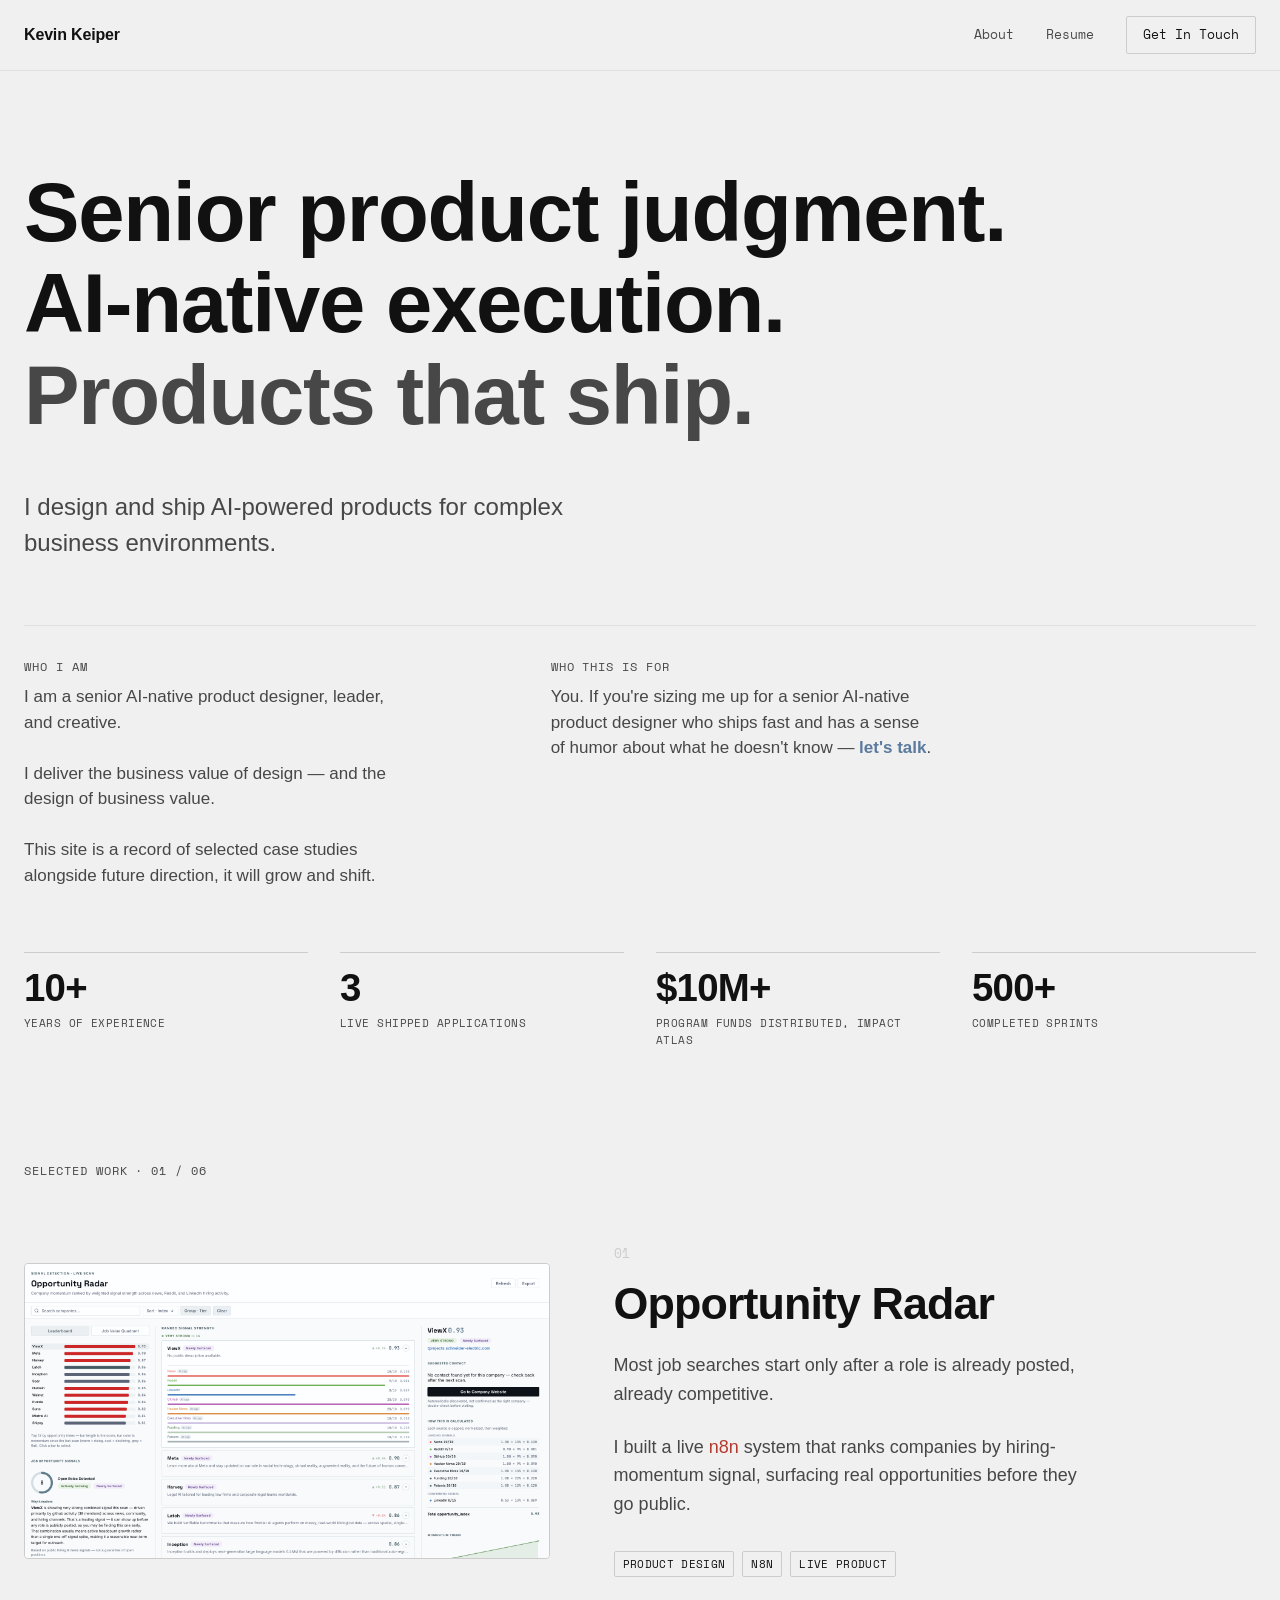
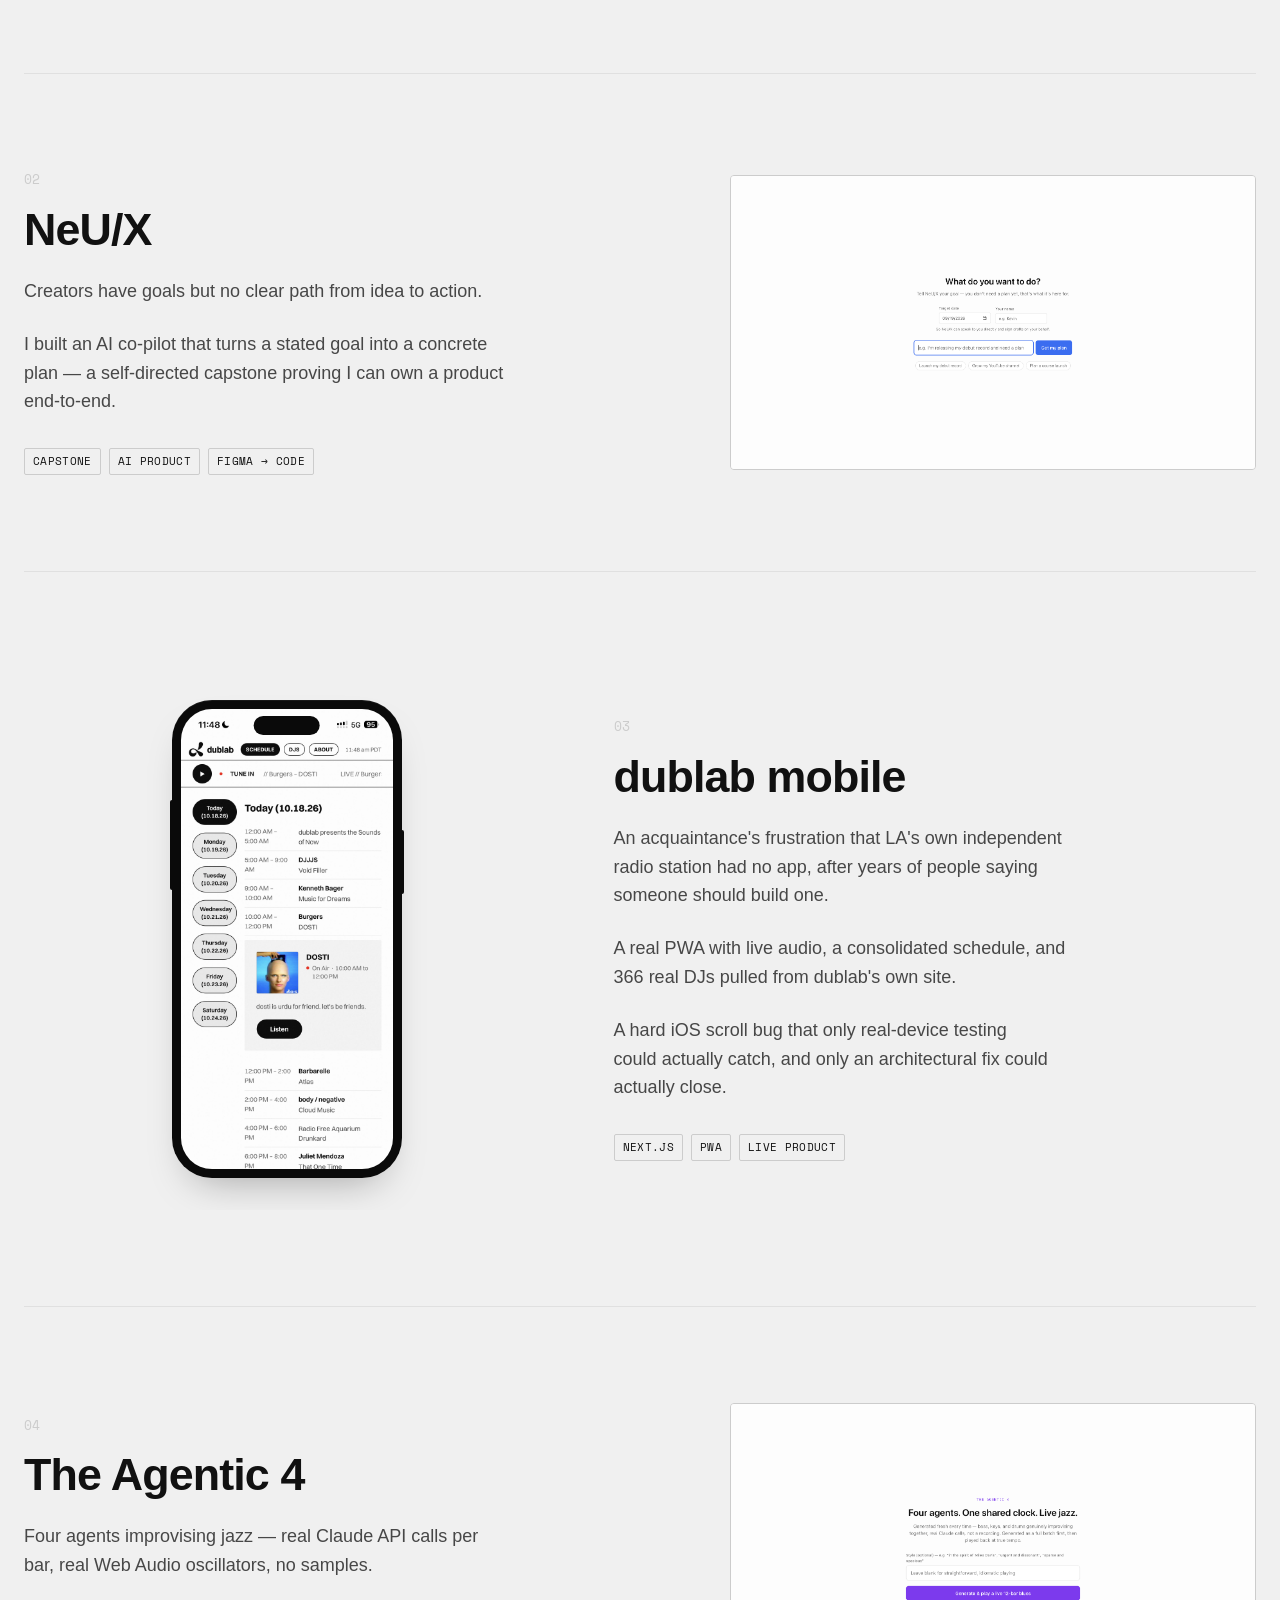
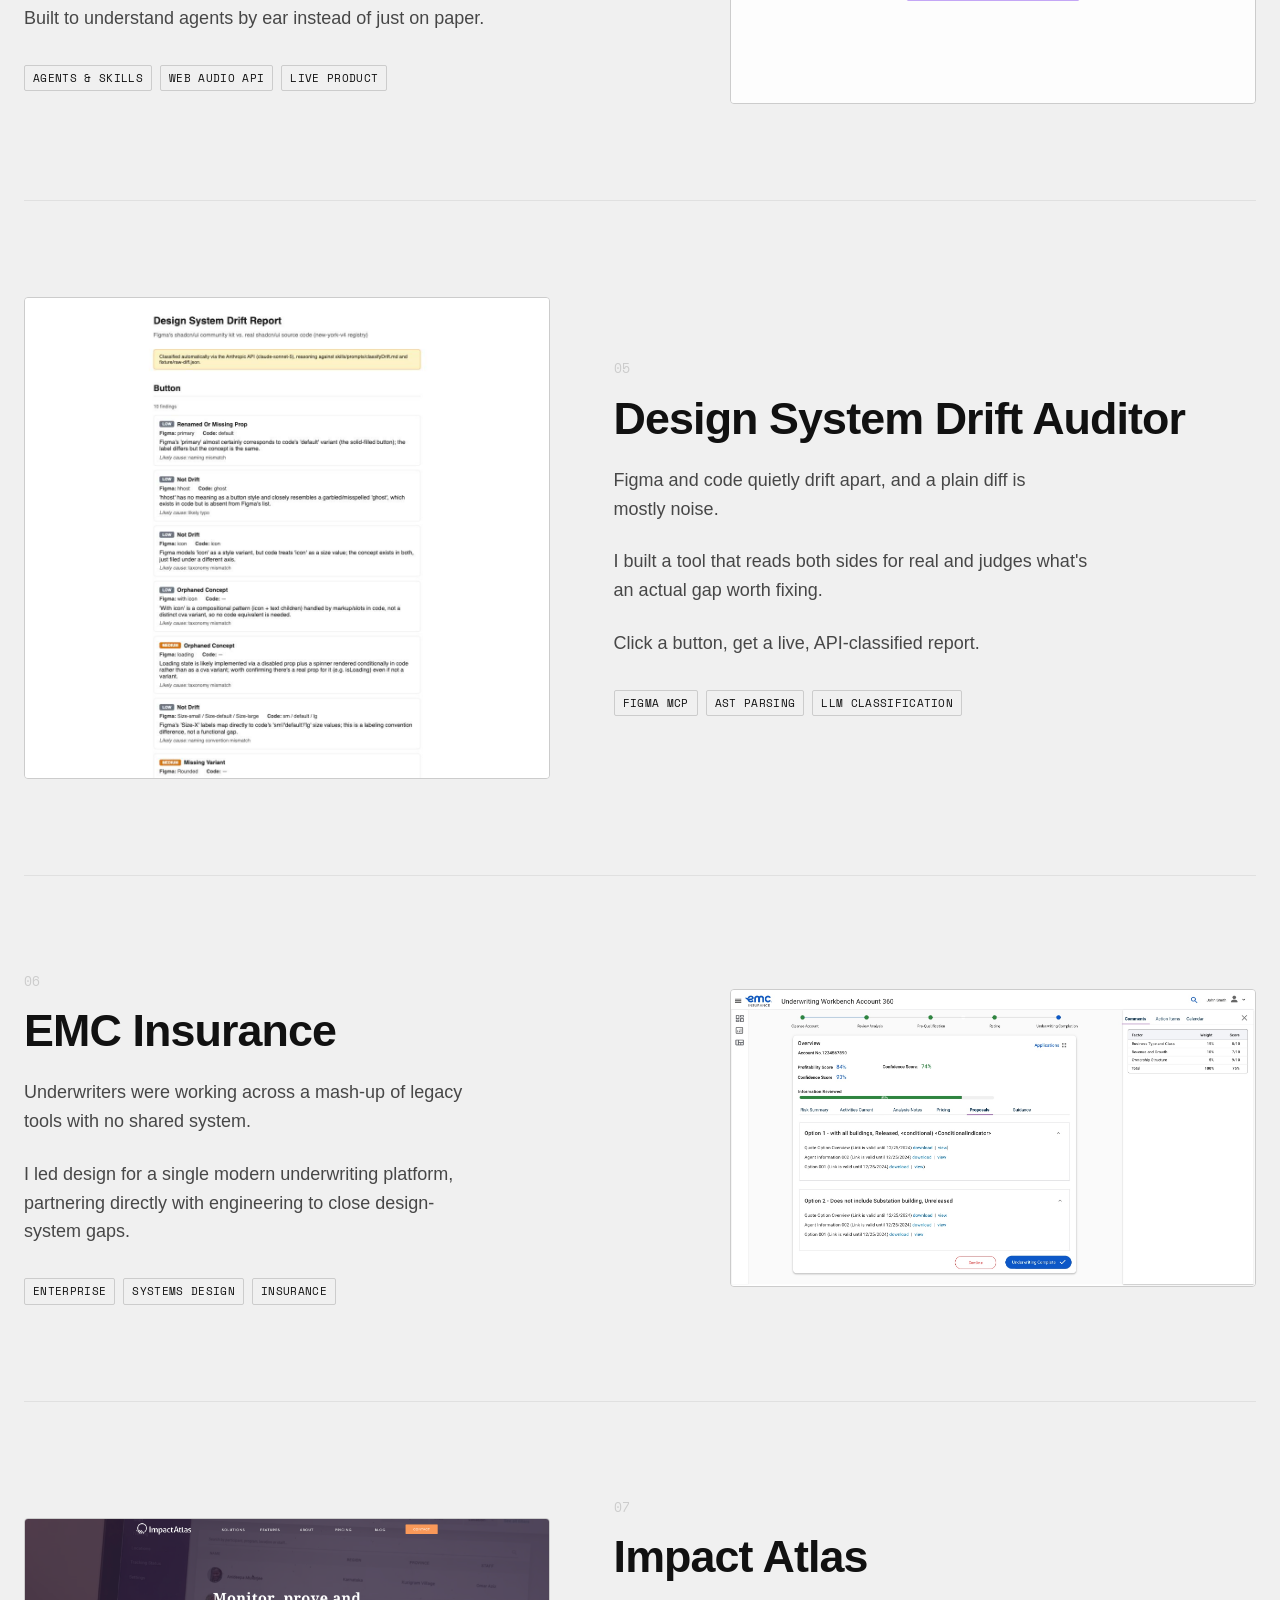
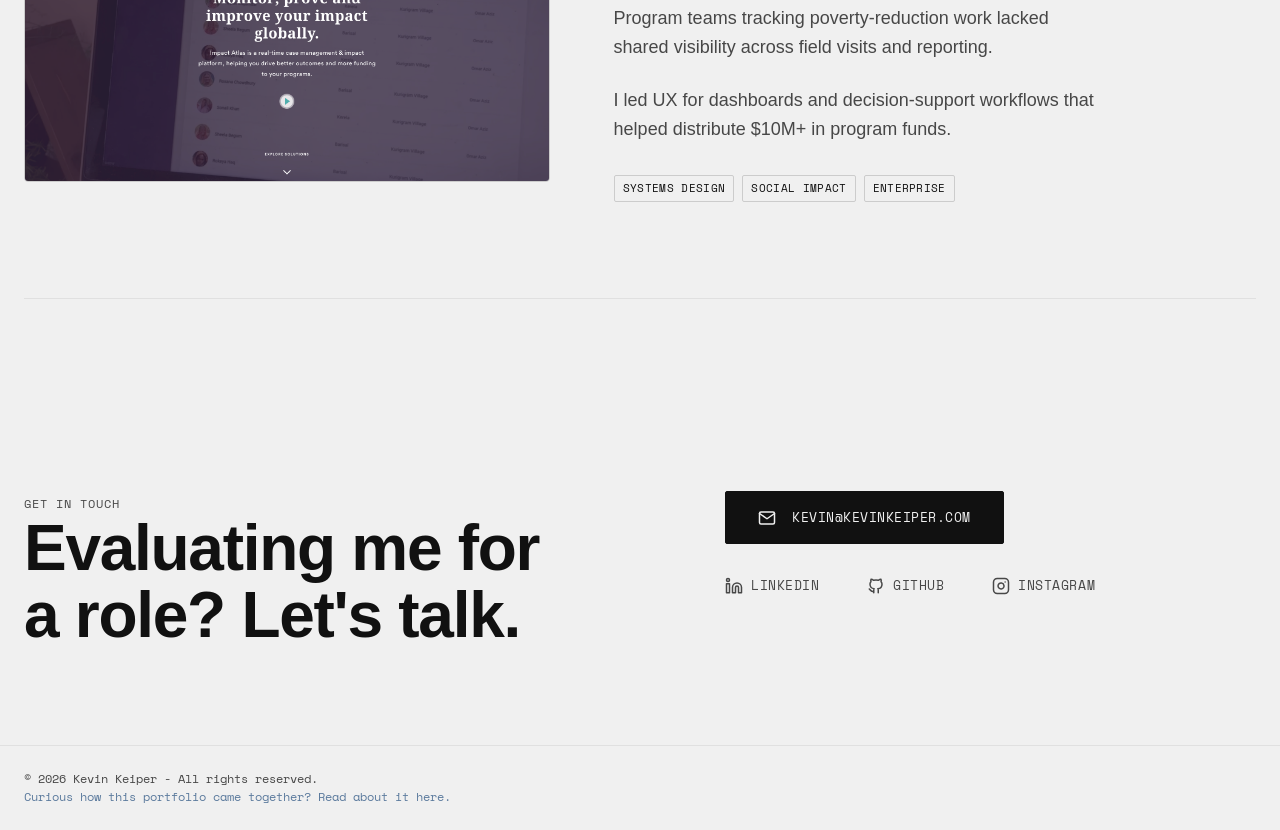
==== commit a1638c82: "Opportunity Radar: new dashboard and detail screenshots Replace the homepage card, case study hero, " ====
--- a/index.html
+++ b/index.html
@@ -95,7 +95,7 @@
 
       <article class="case-row">
         <a href="work/opportunity-radar/index.html" class="case-row__media" aria-label="Opportunity Radar case study">
-          <img src="assets/images/cards/opprad-wholeshebang-hero.png" alt="Opportunity Radar dashboard showing a Fit verdict, company research, and negotiation prep started for a selected company" loading="lazy">
+          <img src="assets/images/cards/opprad-dashboard-v2.png" alt="Opportunity Radar dashboard: a leaderboard of companies ranked by hiring signal, with a selected company's score breakdown" loading="lazy">
         </a>
         <div class="case-row__body">
           <span class="case-row__index">01</span>
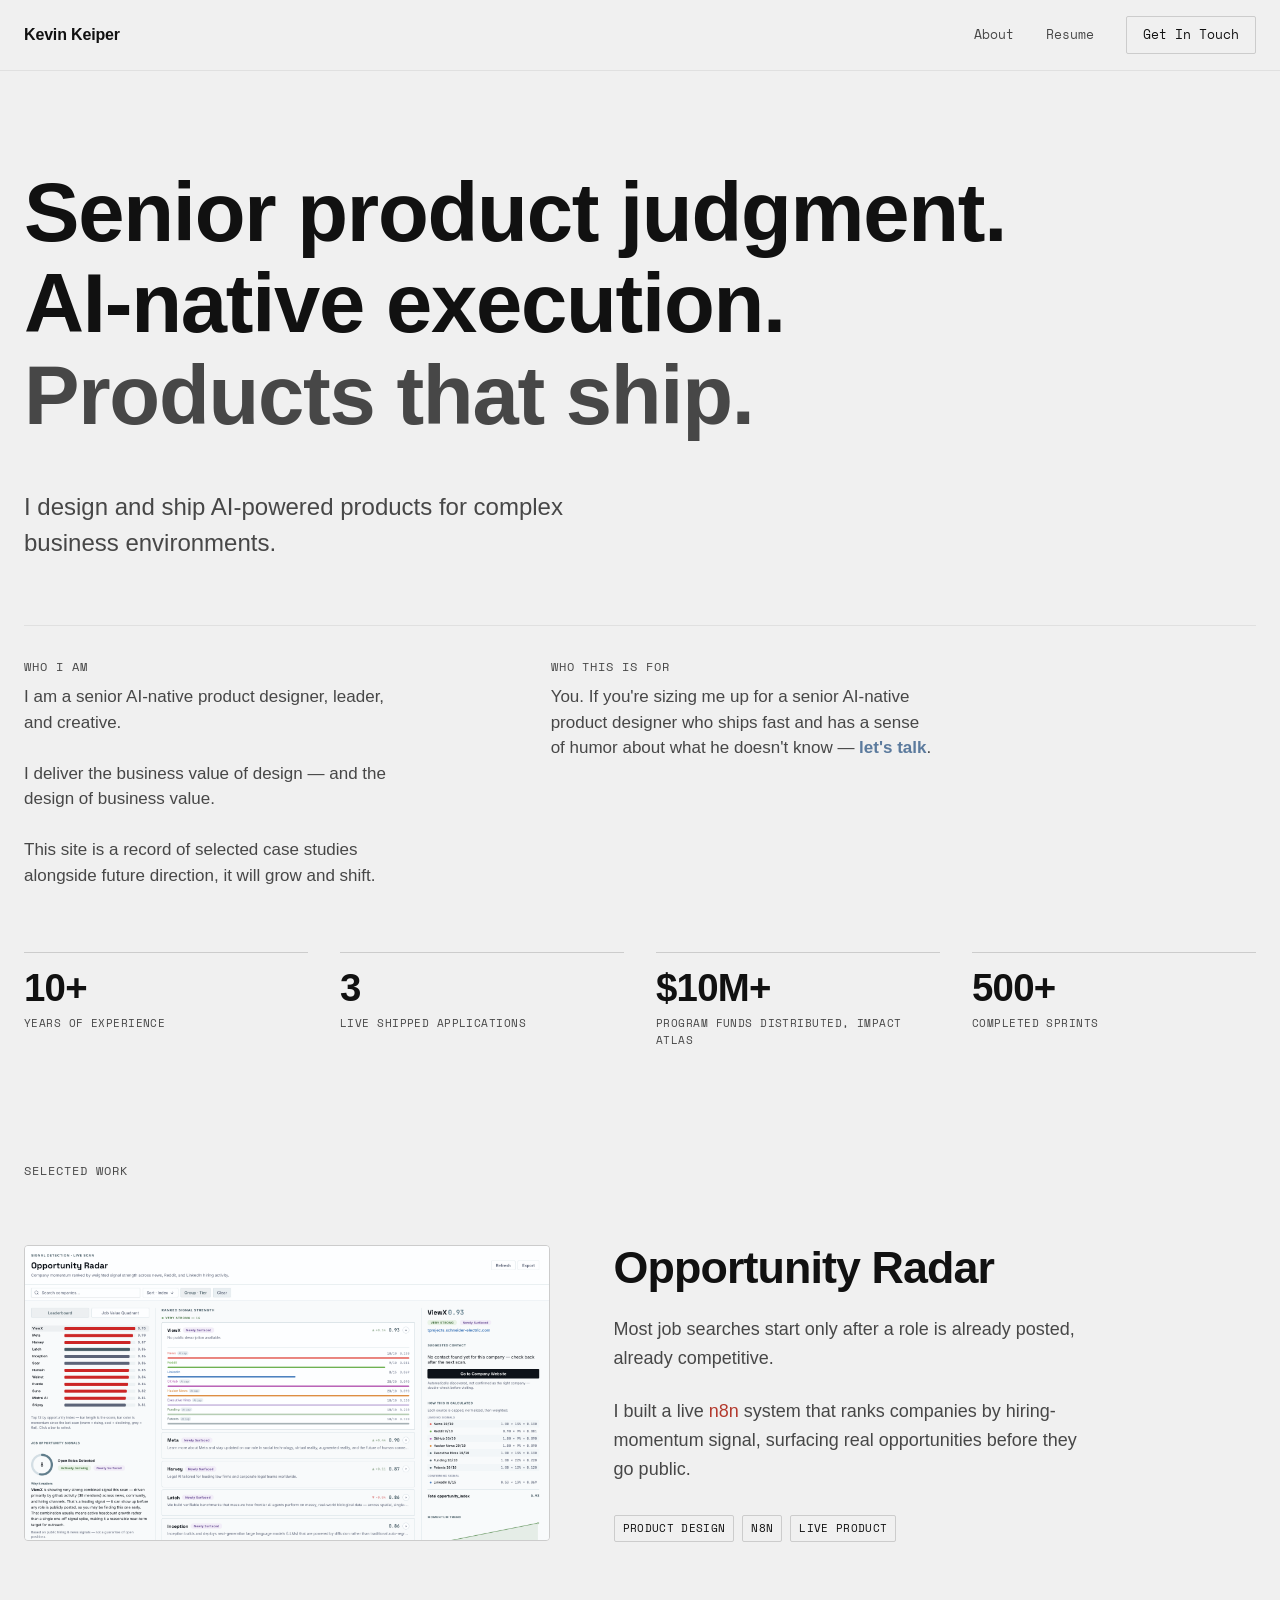
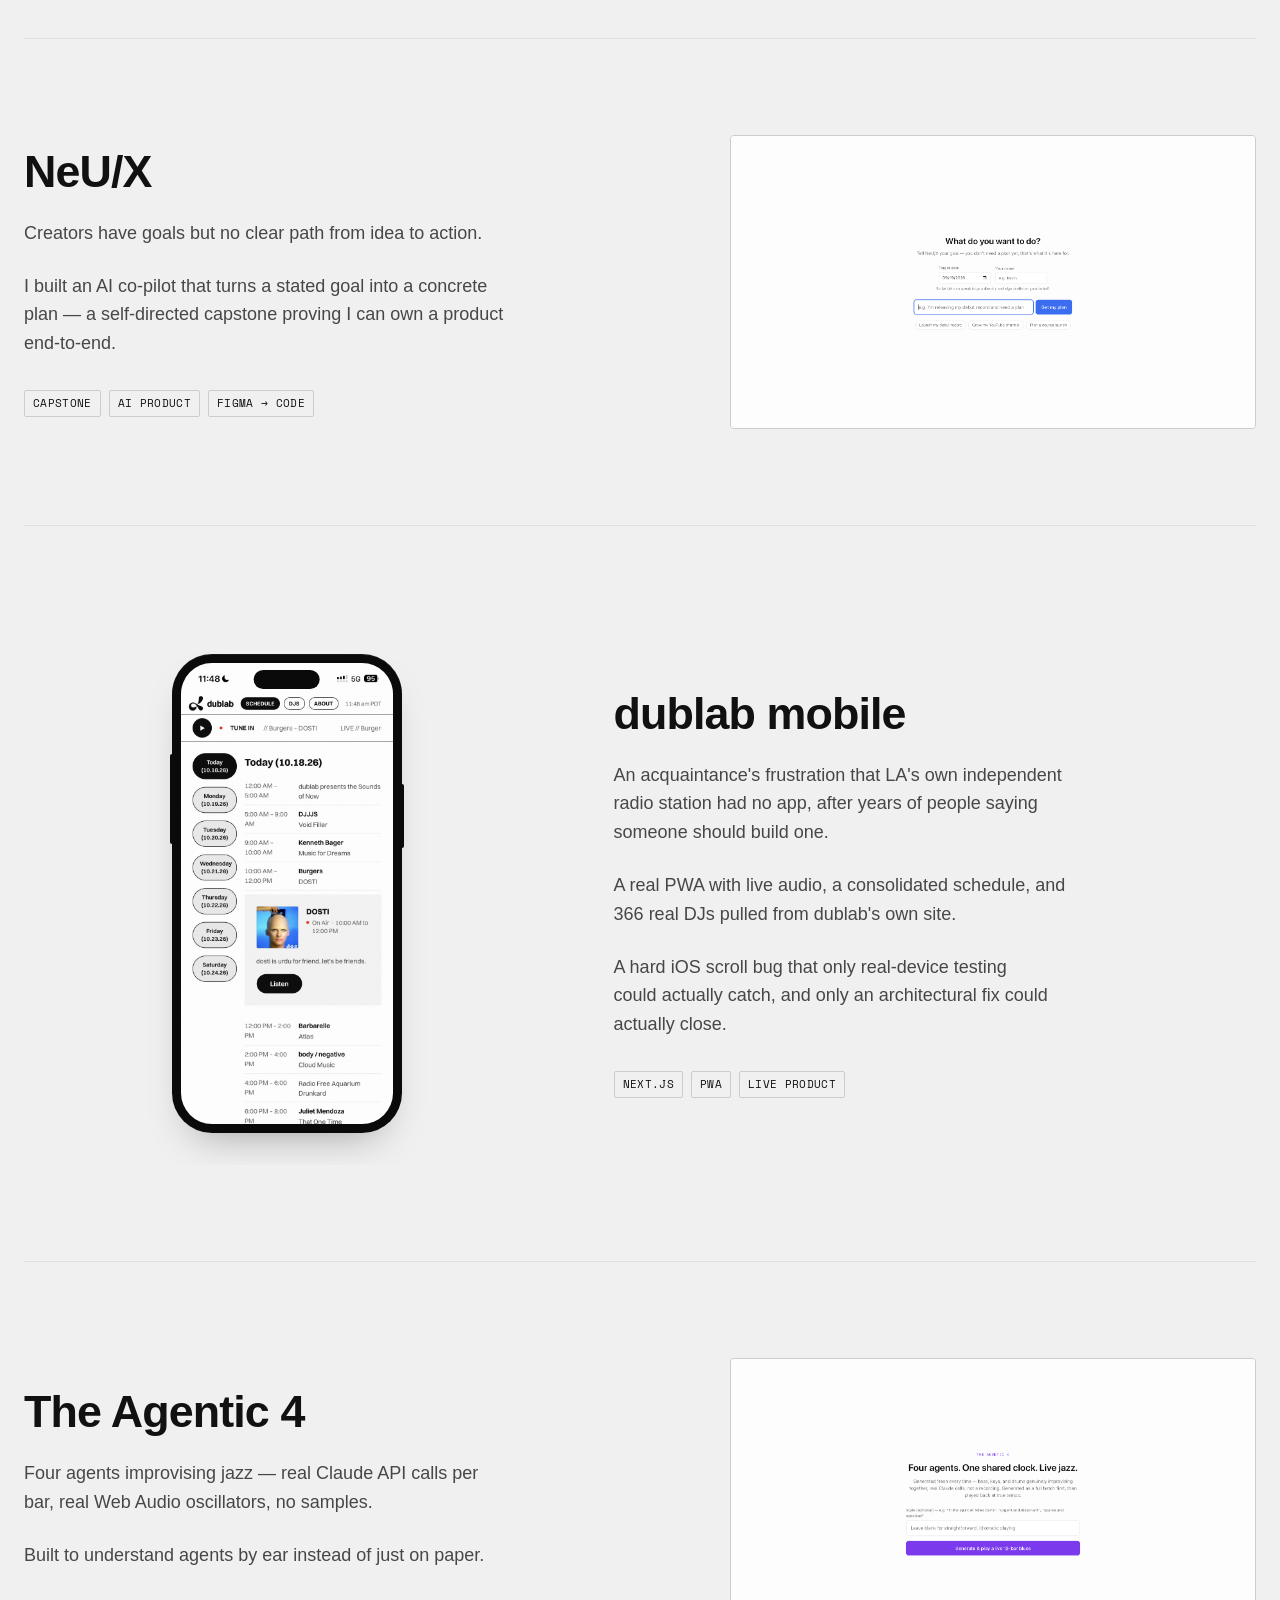
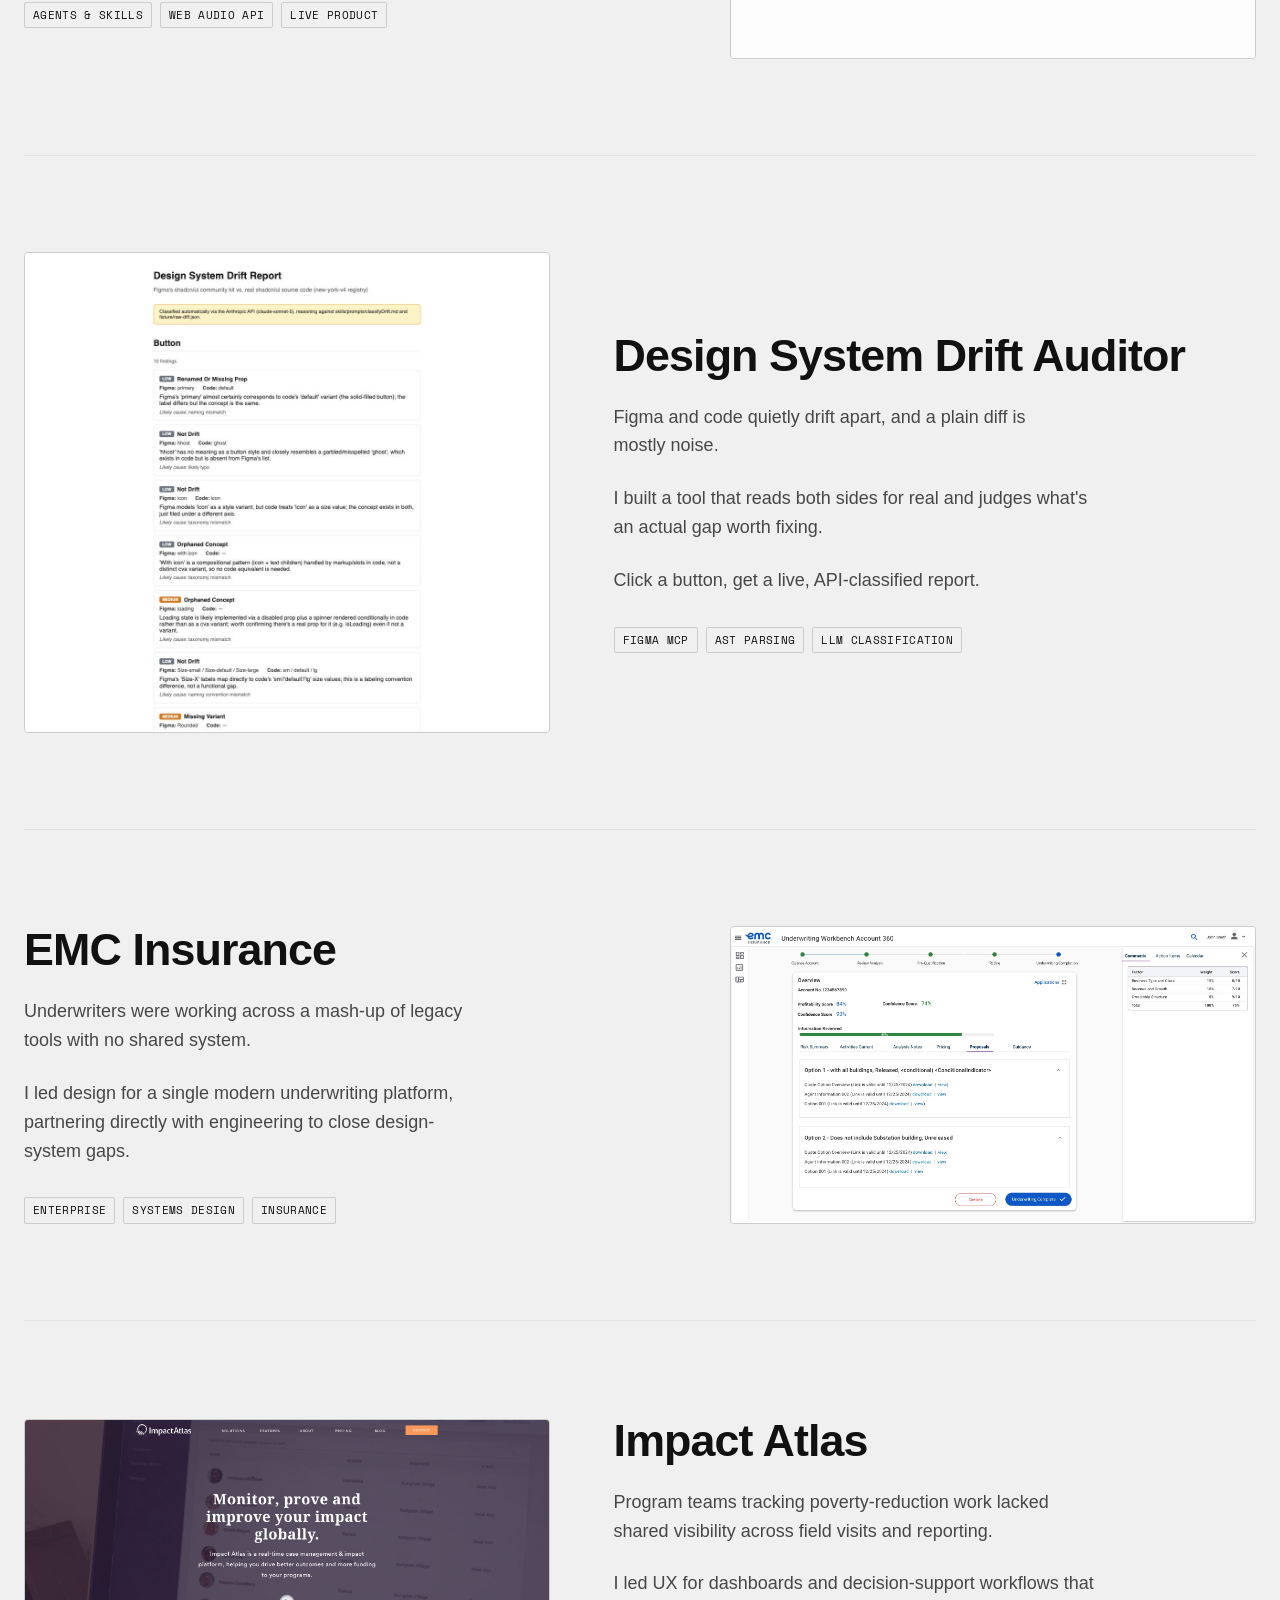
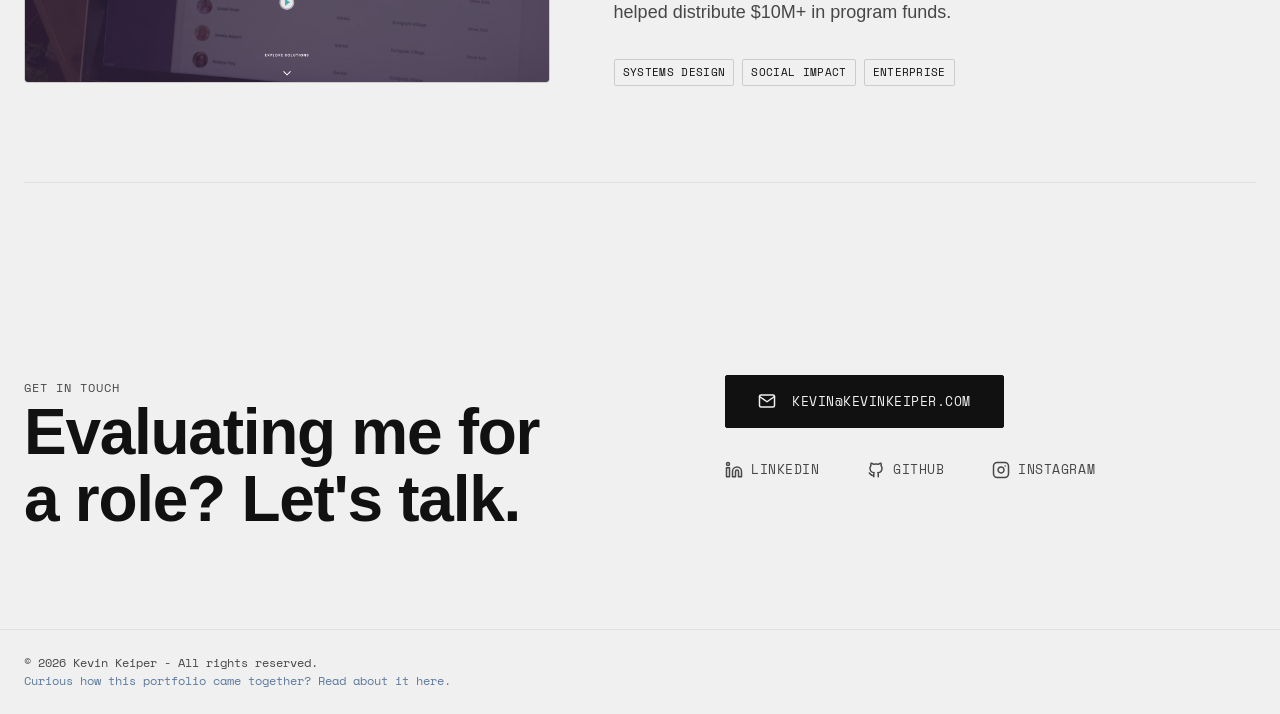
==== commit 13f79c7d: "Homepage: drop the selected-work count and per-card numbers Co-Authored-By: Claude Opus 5.5 <noreply" ====
--- a/index.html
+++ b/index.html
@@ -91,14 +91,13 @@
 
   <section class="case-studies" id="work">
     <div class="wrap">
-      <span class="section-label">Selected work · 01 / 06</span>
+      <span class="section-label">Selected work</span>
 
       <article class="case-row">
         <a href="work/opportunity-radar/index.html" class="case-row__media" aria-label="Opportunity Radar case study">
           <img src="assets/images/cards/opprad-dashboard-v2.png" alt="Opportunity Radar dashboard: a leaderboard of companies ranked by hiring signal, with a selected company's score breakdown" loading="lazy">
         </a>
         <div class="case-row__body">
-          <span class="case-row__index">01</span>
           <h2 class="case-row__title"><a href="work/opportunity-radar/index.html">Opportunity Radar</a></h2>
           <p class="case-row__desc">Most job searches start only after a role is already posted, already competitive.</p>
 
@@ -117,7 +116,6 @@
           <img src="work/neux/images/neux-home.png" alt="NeU/X AI co-pilot interface for creator goal planning" loading="lazy">
         </a>
         <div class="case-row__body">
-          <span class="case-row__index">02</span>
           <h2 class="case-row__title"><a href="work/neux/index.html">NeU/X</a></h2>
           <p class="case-row__desc">Creators have goals but no clear path from idea to action.</p>
 
@@ -140,7 +138,6 @@
           </div>
         </a>
         <div class="case-row__body">
-          <span class="case-row__index">03</span>
           <h2 class="case-row__title"><a href="work/dublab/index.html">dublab mobile</a></h2>
           <p class="case-row__desc">An acquaintance's frustration that LA's own independent radio station had no app, after years of people saying someone should build one.</p>
 
@@ -160,7 +157,6 @@
           <img src="assets/images/cards/the-agentic-4.jpg" alt="The Agentic 4 landing page, a single text field for a style directive" loading="lazy">
         </a>
         <div class="case-row__body">
-          <span class="case-row__index">04</span>
           <h2 class="case-row__title"><a href="work/the-agentic-4/index.html">The Agentic 4</a></h2>
           <p class="case-row__desc">Four agents improvising jazz — real Claude API calls per bar, real Web Audio oscillators, no samples.</p>
 
@@ -178,7 +174,6 @@
           <img src="work/design-system-auditor/images/01-button-findings.jpg" alt="Design System Drift Report, showing classified findings with severity badges" loading="lazy">
         </a>
         <div class="case-row__body">
-          <span class="case-row__index">05</span>
           <h2 class="case-row__title"><a href="work/design-system-auditor/index.html">Design System Drift Auditor</a></h2>
           <p class="case-row__desc">Figma and code quietly drift apart, and a plain diff is mostly noise.</p>
 
@@ -198,7 +193,6 @@
           <img src="work/emc-insurance/images/EMC Final 05.jpg" alt="Underwriting Workbench proposals tab with quote options ready for release" loading="lazy">
         </a>
         <div class="case-row__body">
-          <span class="case-row__index">06</span>
           <h2 class="case-row__title"><a href="work/emc-insurance/index.html">EMC Insurance</a></h2>
           <p class="case-row__desc">Underwriters were working across a mash-up of legacy tools with no shared system.</p>
 
@@ -216,7 +210,6 @@
           <img src="work/impact-atlas/images/impact_atlas_homepage.png" alt="Impact Atlas marketing home page, showing the participant tracking dashboard" loading="lazy">
         </a>
         <div class="case-row__body">
-          <span class="case-row__index">07</span>
           <h2 class="case-row__title"><a href="work/impact-atlas/index.html">Impact Atlas</a></h2>
           <p class="case-row__desc">Program teams tracking poverty-reduction work lacked shared visibility across field visits and reporting.</p>
 
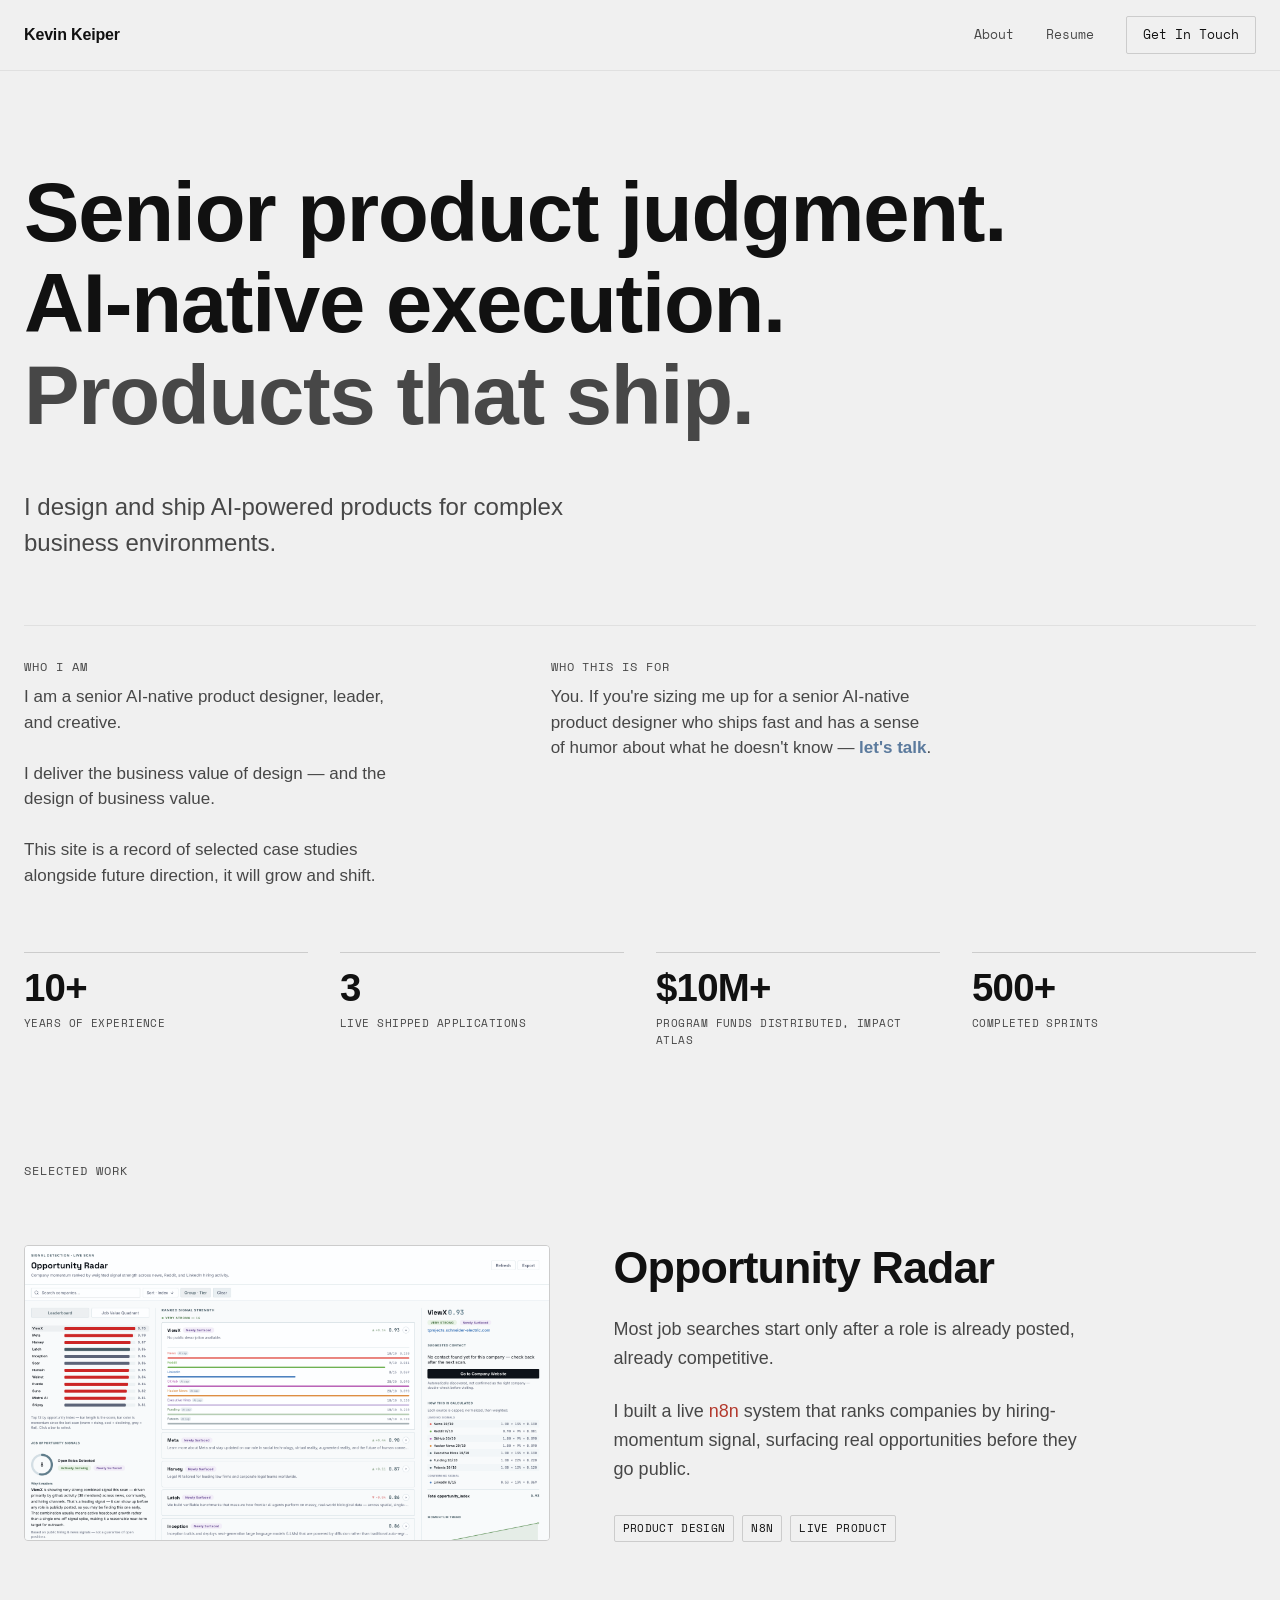
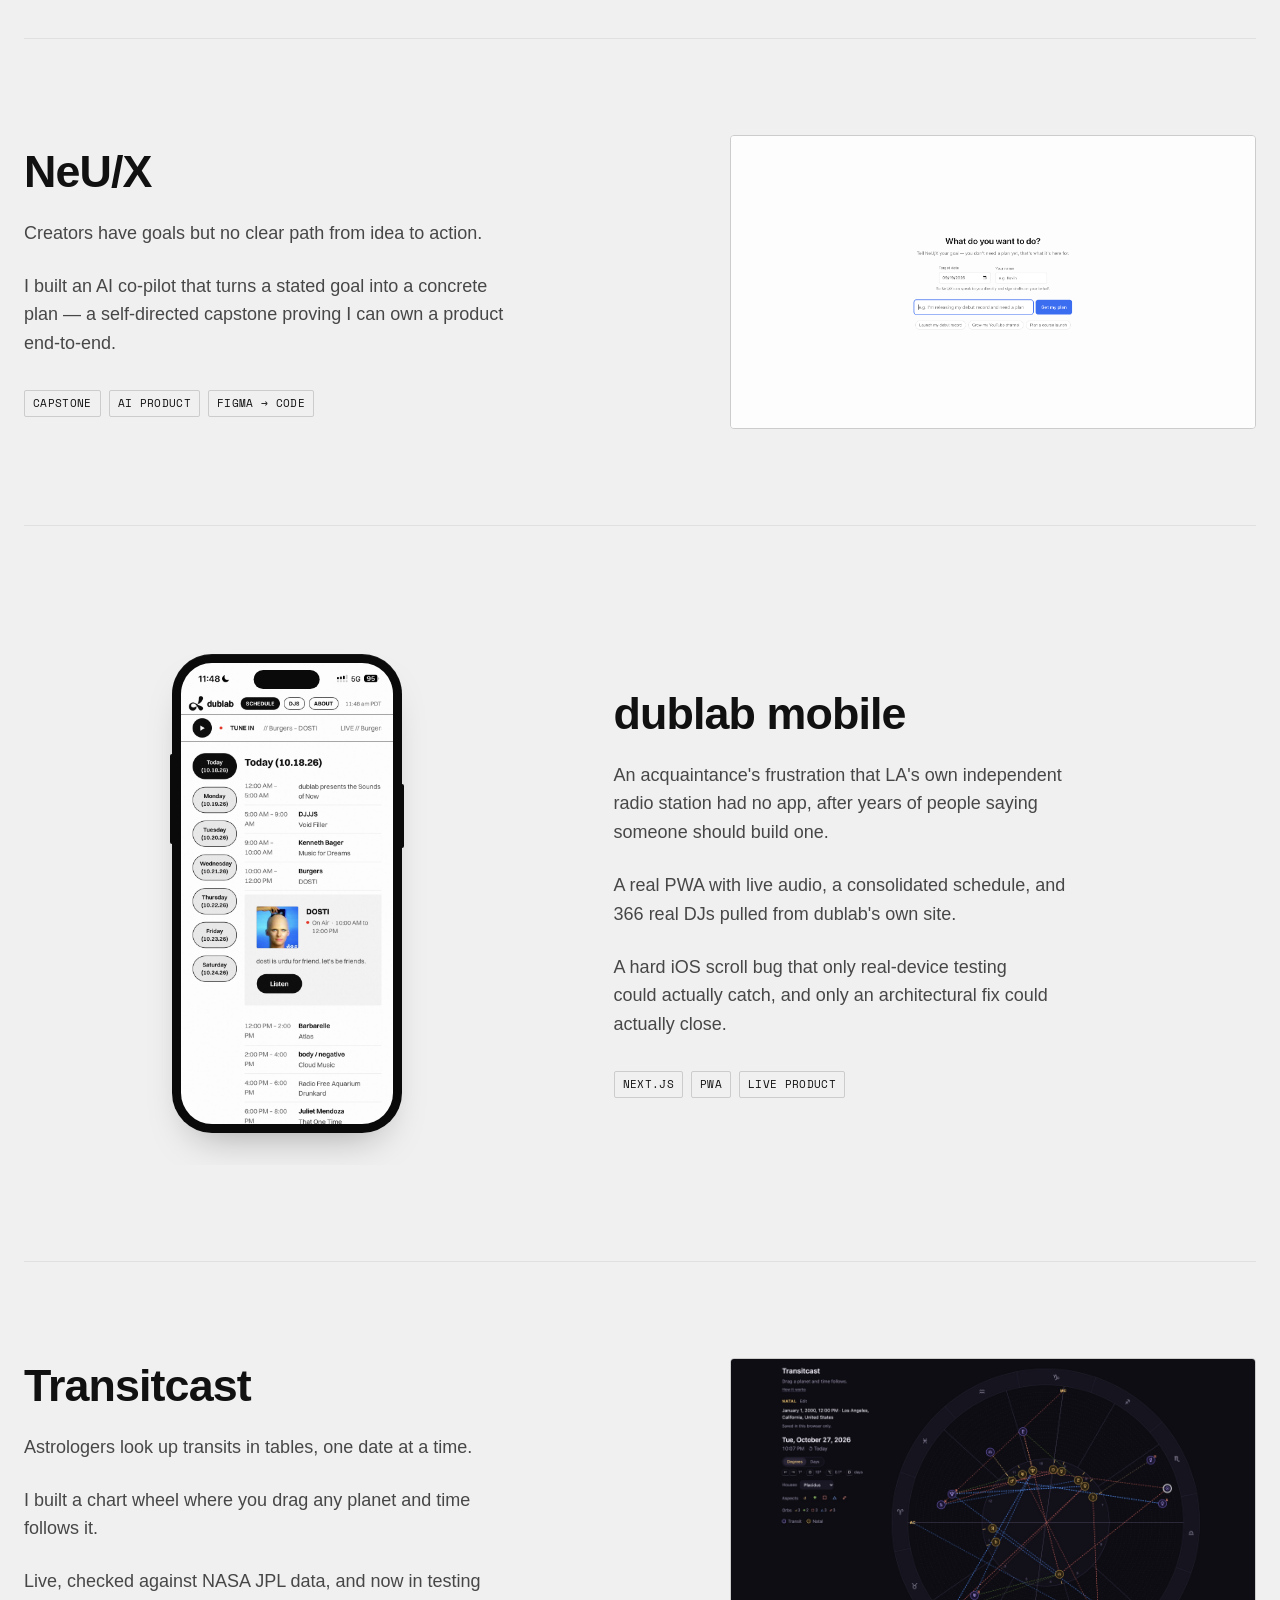
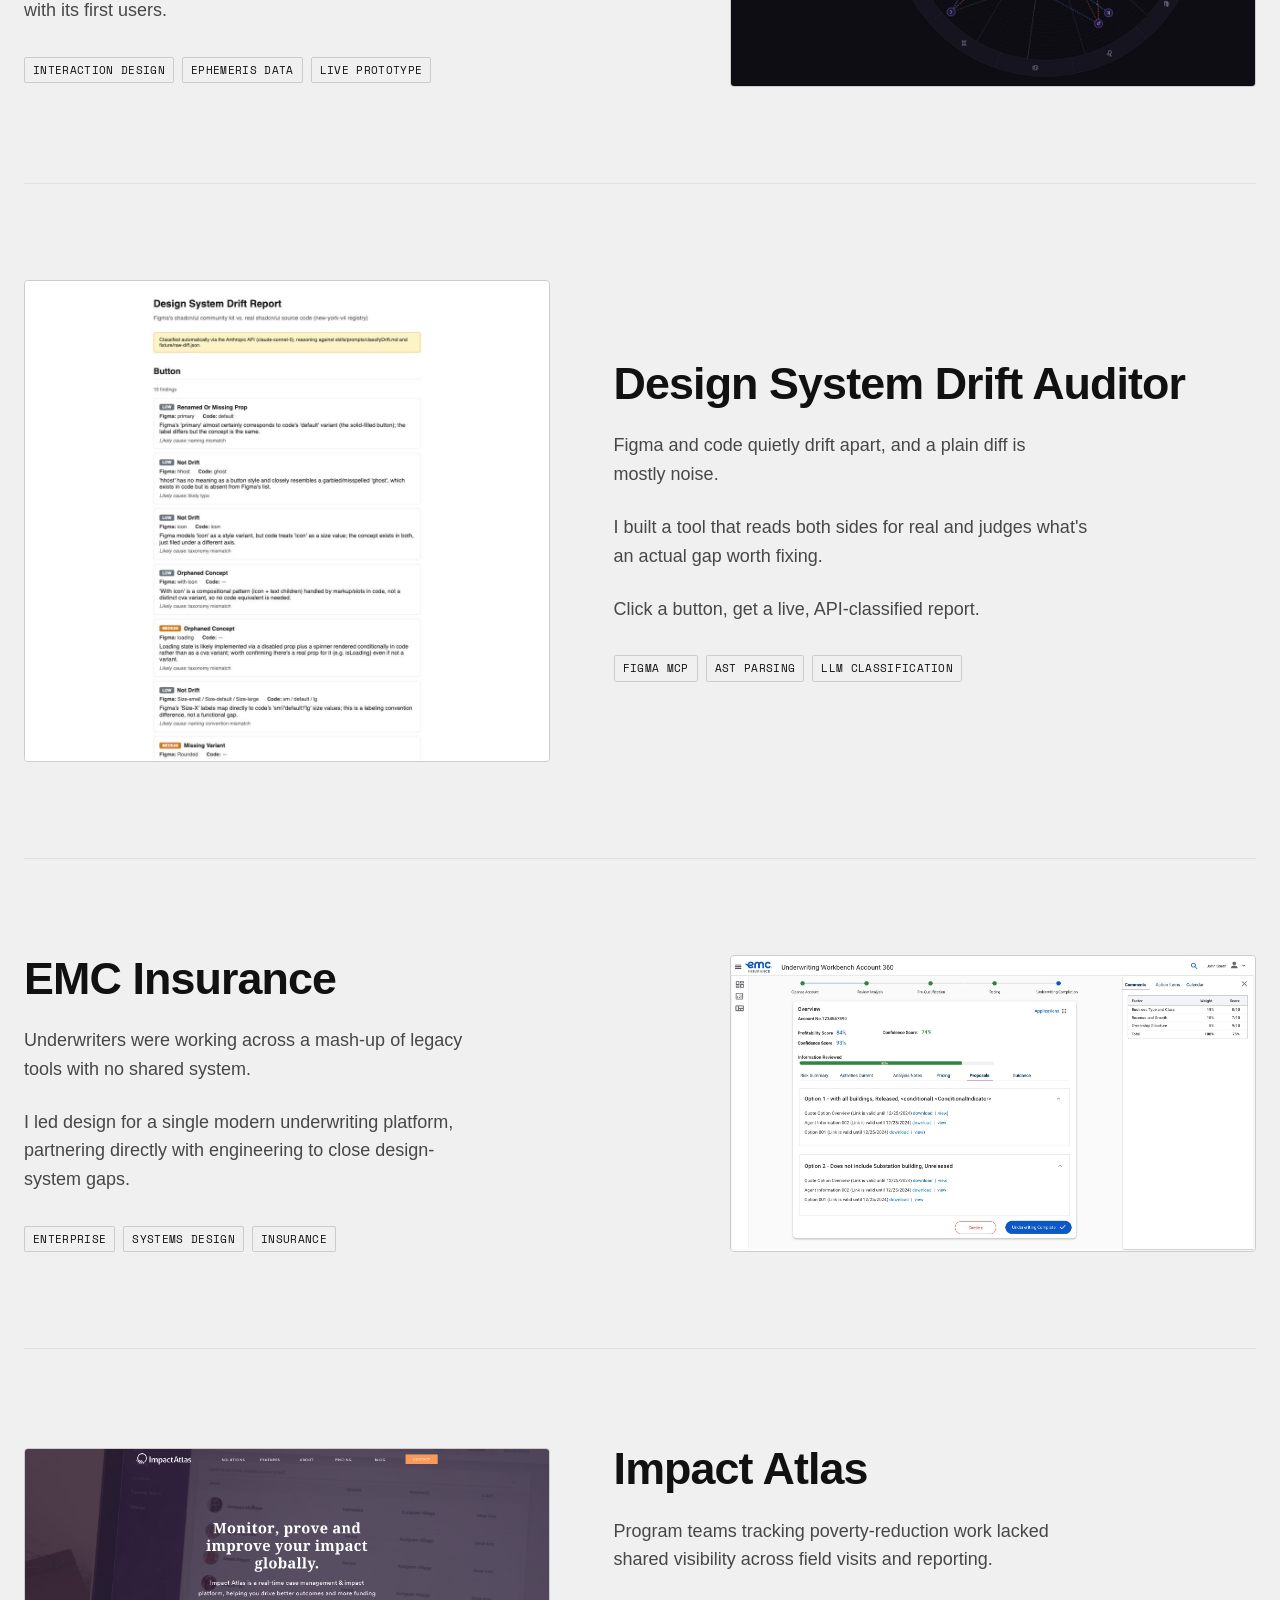
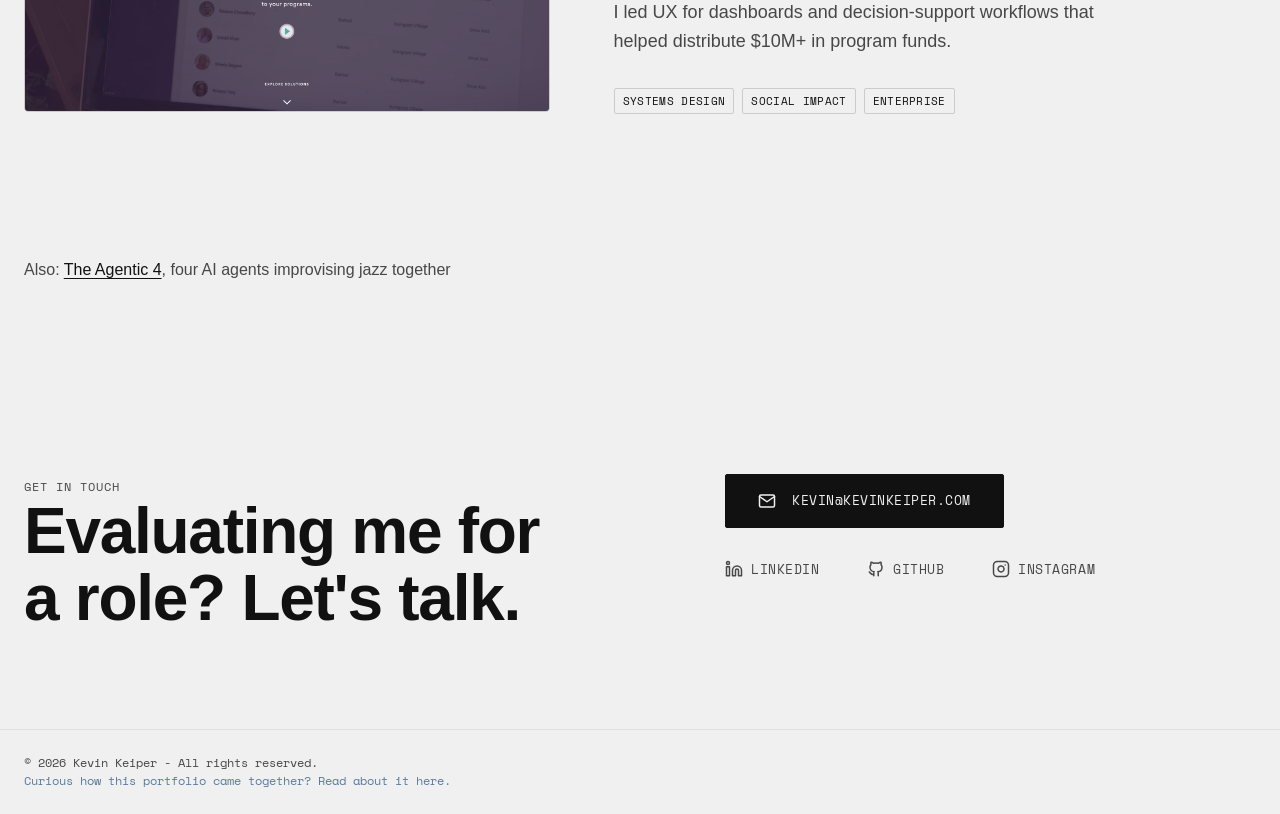
==== commit 8a973aab: "Transitcast case study replaces The Agentic 4 on the homepage - New case study page: drag model, acc" ====
--- a/index.html
+++ b/index.html
@@ -153,18 +153,20 @@
       </article>
 
       <article class="case-row case-row--reverse">
-        <a href="work/the-agentic-4/index.html" class="case-row__media" aria-label="The Agentic 4 case study">
-          <img src="assets/images/cards/the-agentic-4.jpg" alt="The Agentic 4 landing page, a single text field for a style directive" loading="lazy">
-        </a>
-        <div class="case-row__body">
-          <h2 class="case-row__title"><a href="work/the-agentic-4/index.html">The Agentic 4</a></h2>
-          <p class="case-row__desc">Four agents improvising jazz — real Claude API calls per bar, real Web Audio oscillators, no samples.</p>
-
-          <p class="case-row__desc">Built to understand agents by ear instead of just on paper.</p>
-          <ul class="tag-row">
-            <li class="tag">Agents &amp; Skills</li>
-            <li class="tag">Web Audio API</li>
-            <li class="tag">Live Product</li>
+        <a href="work/transitcast/index.html" class="case-row__media" aria-label="Transitcast case study">
+          <img src="work/transitcast/images/transitcast-wheel.jpg" alt="Transitcast chart wheel: transiting planets around a sample birth chart, with dashed aspect lines" loading="lazy">
+        </a>
+        <div class="case-row__body">
+          <h2 class="case-row__title"><a href="work/transitcast/index.html">Transitcast</a></h2>
+          <p class="case-row__desc">Astrologers look up transits in tables, one date at a time.</p>
+
+          <p class="case-row__desc">I built a chart wheel where you drag any planet and time follows it.</p>
+
+          <p class="case-row__desc">Live, checked against NASA JPL data, and now in testing with its first users.</p>
+          <ul class="tag-row">
+            <li class="tag">Interaction Design</li>
+            <li class="tag">Ephemeris Data</li>
+            <li class="tag">Live Prototype</li>
           </ul>
         </div>
       </article>
@@ -221,6 +223,8 @@
           </ul>
         </div>
       </article>
+
+      <p class="case-studies__also">Also: <a href="work/the-agentic-4/index.html">The Agentic 4</a>, four AI agents improvising jazz together</p>
 
     </div>
   </section>
--- a/css/styles.css
+++ b/css/styles.css
@@ -231,6 +231,16 @@
   display: block;
   margin-bottom: var(--sp-6);
 }
+/* Retired case studies stay live, linked in one quiet line under the list */
+.case-studies__also {
+  margin-top: var(--sp-6);
+  color: var(--muted);
+}
+.case-studies__also a {
+  color: var(--ink);
+  text-decoration: underline;
+  text-underline-offset: 3px;
+}
 
 .case-row {
   display: grid;
@@ -702,7 +712,9 @@
   border-radius: var(--radius);
   overflow: hidden;
 }
-.detail-lead-image img {
+.detail-lead-image img,
+.detail-lead-image video {
+  display: block;
   width: 100%;
   height: auto;
 }
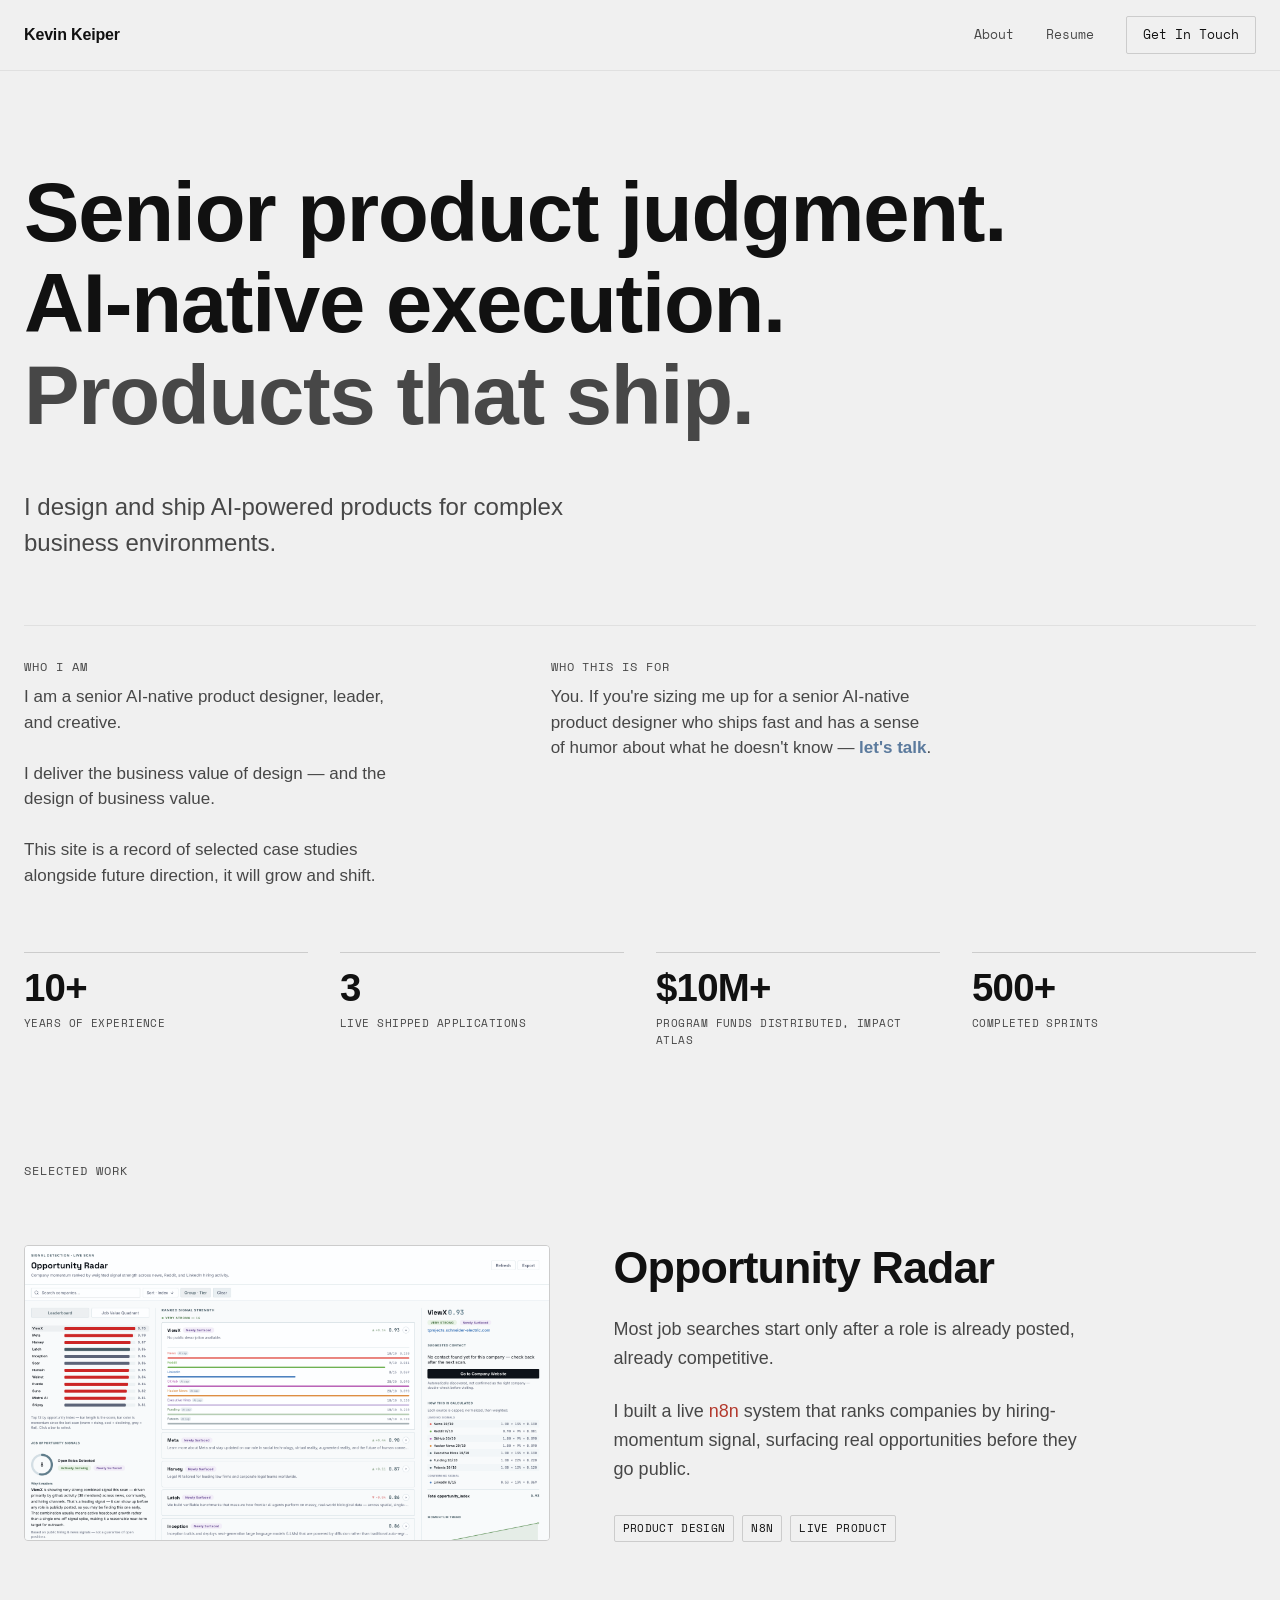
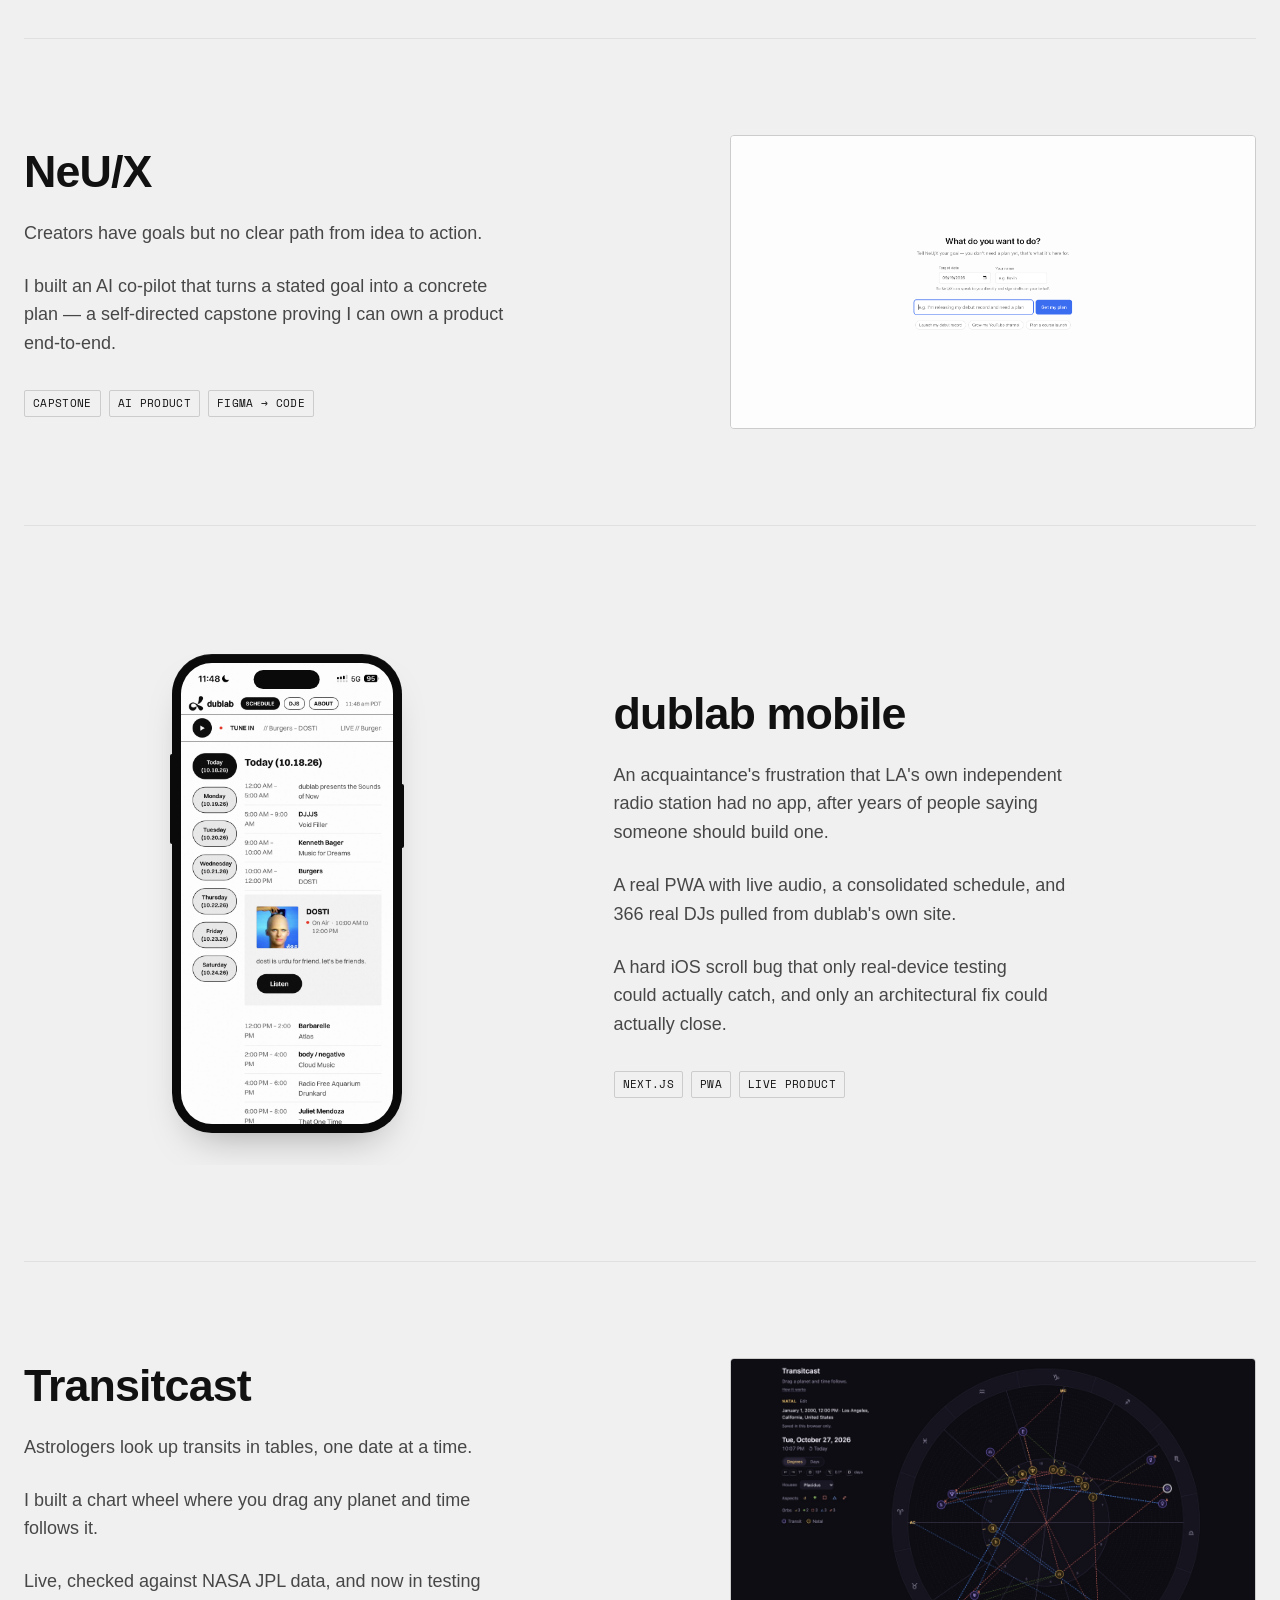
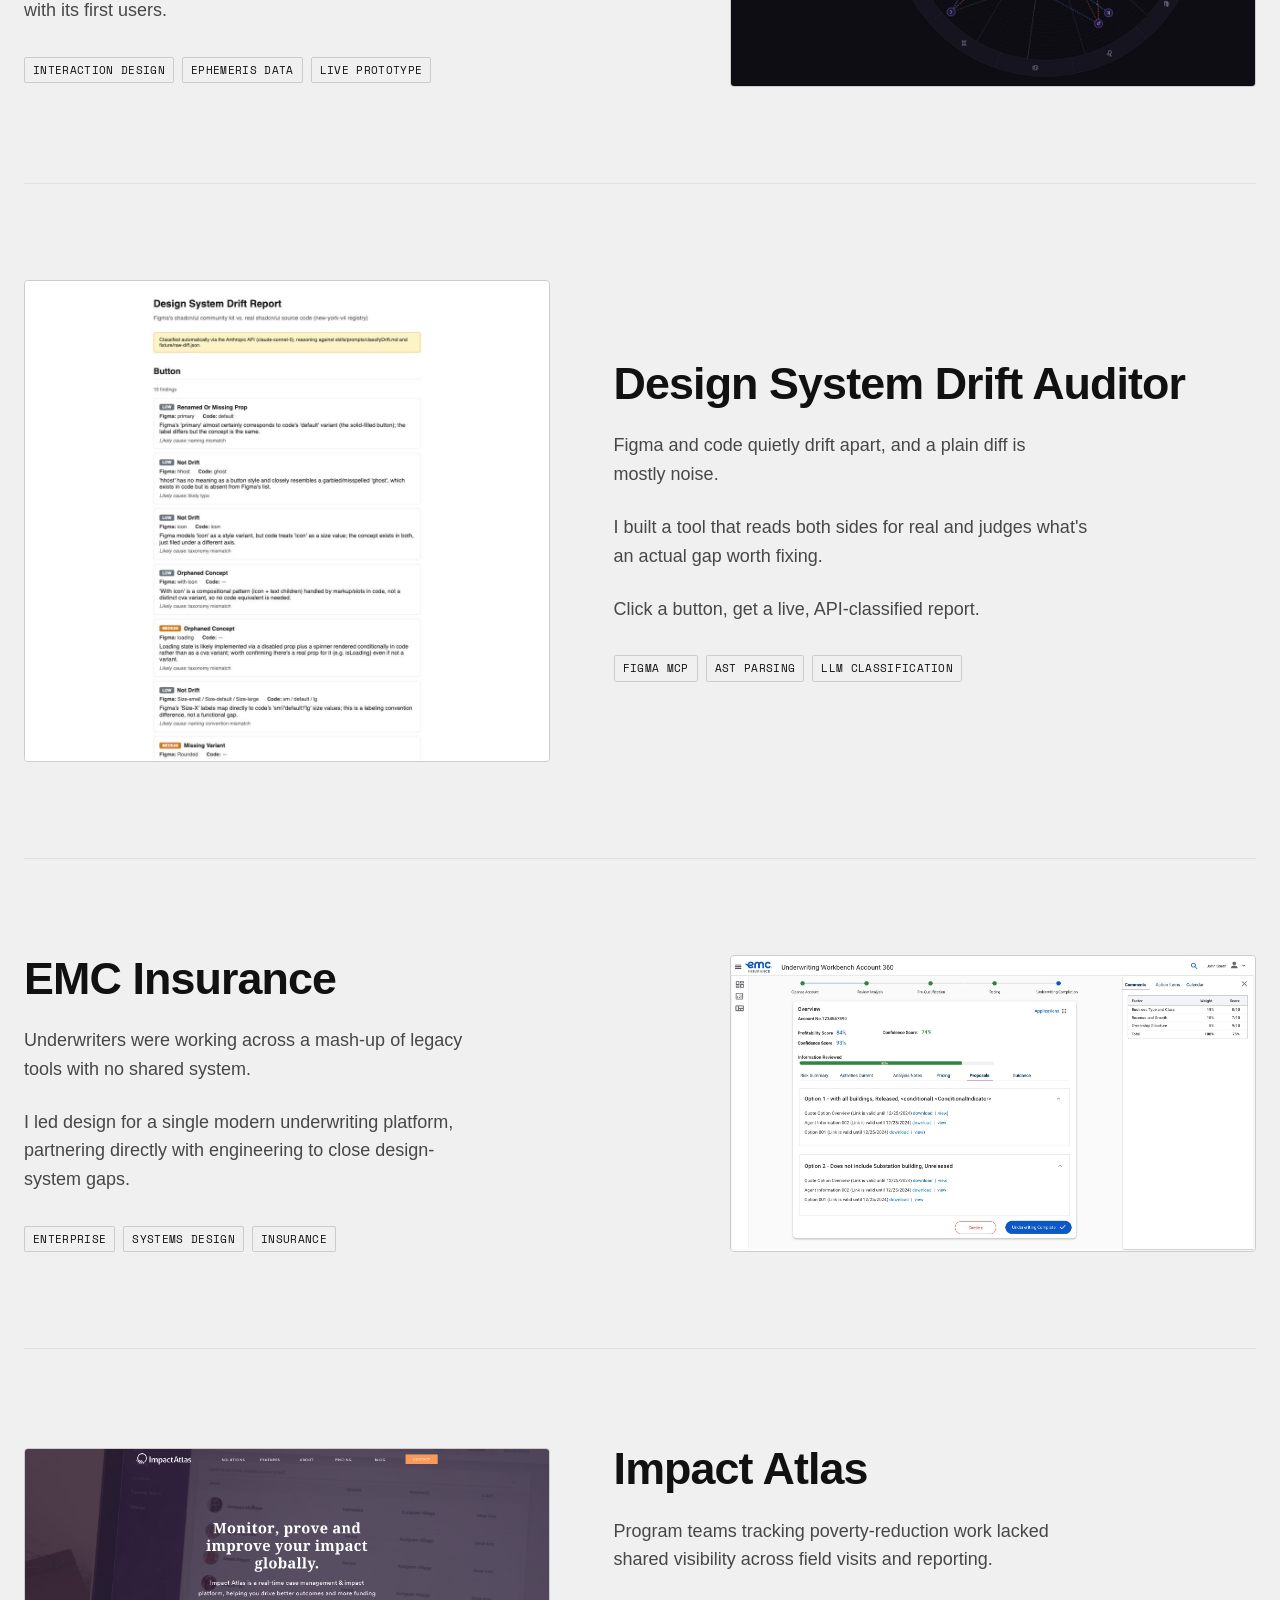
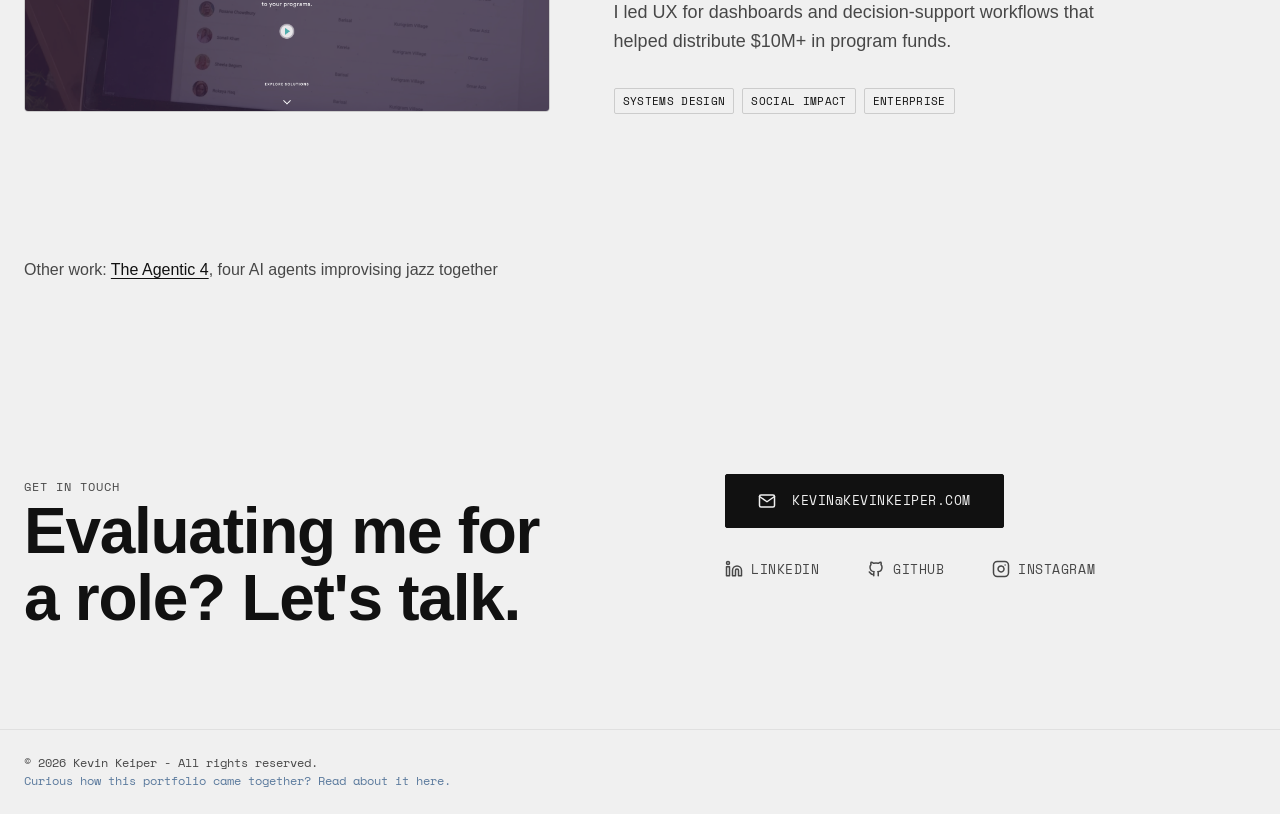
==== commit 39d7666d: "Homepage: 'Other work' label for the retired case study line Co-Authored-By: Claude Opus 5.5 <norepl" ====
--- a/index.html
+++ b/index.html
@@ -224,7 +224,7 @@
         </div>
       </article>
 
-      <p class="case-studies__also">Also: <a href="work/the-agentic-4/index.html">The Agentic 4</a>, four AI agents improvising jazz together</p>
+      <p class="case-studies__also">Other work: <a href="work/the-agentic-4/index.html">The Agentic 4</a>, four AI agents improvising jazz together</p>
 
     </div>
   </section>
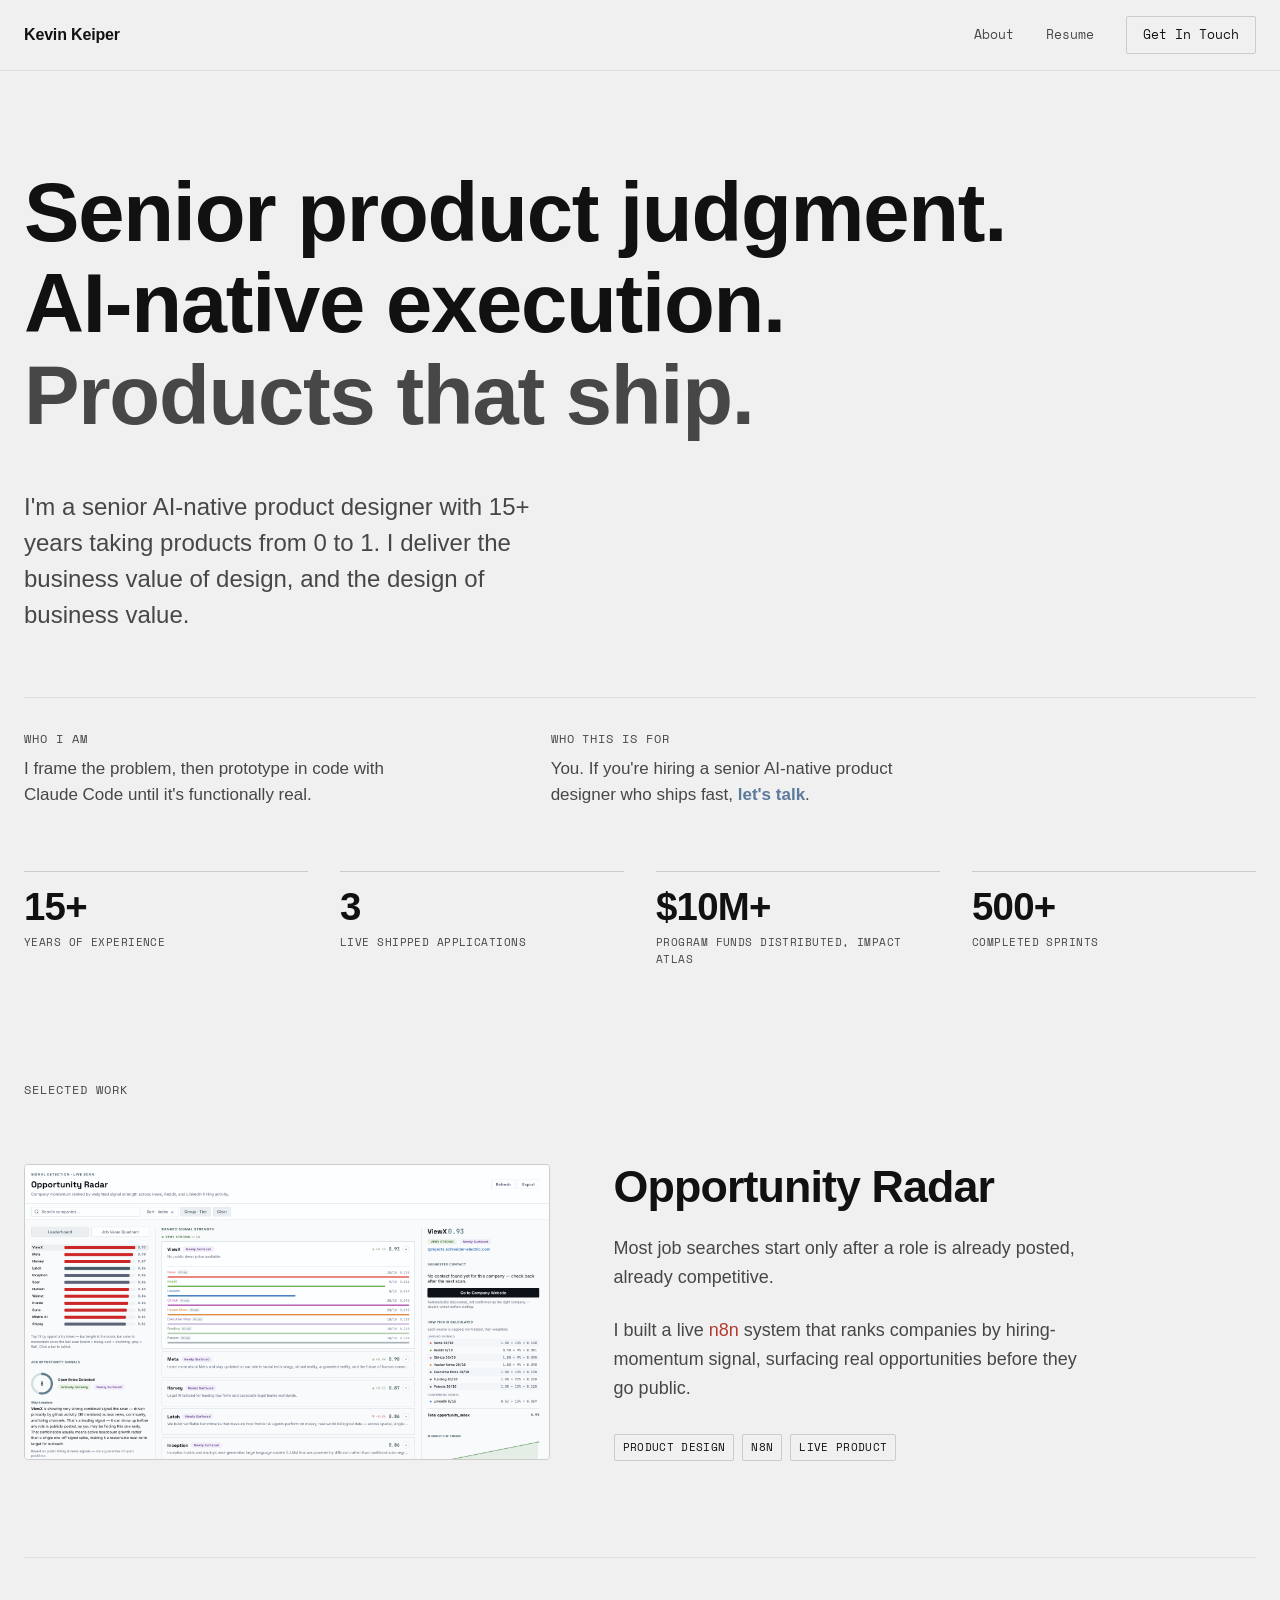
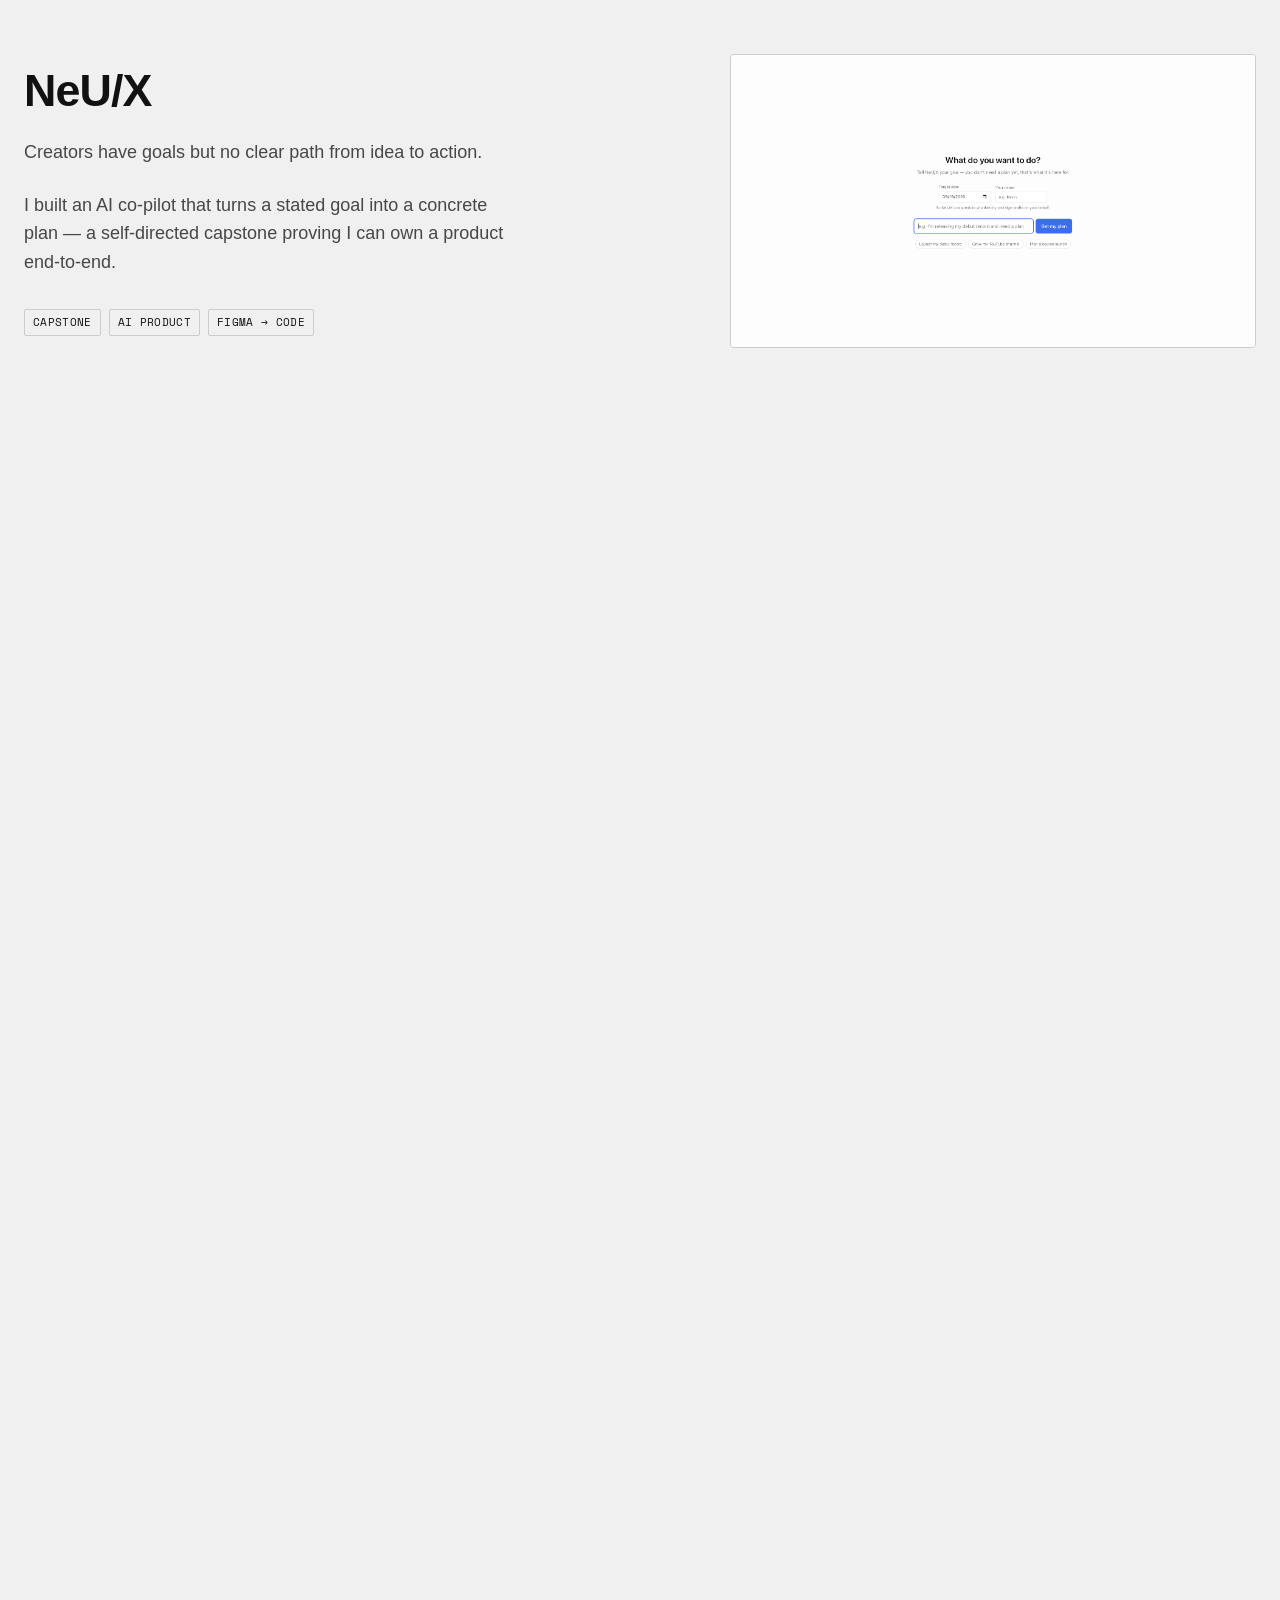
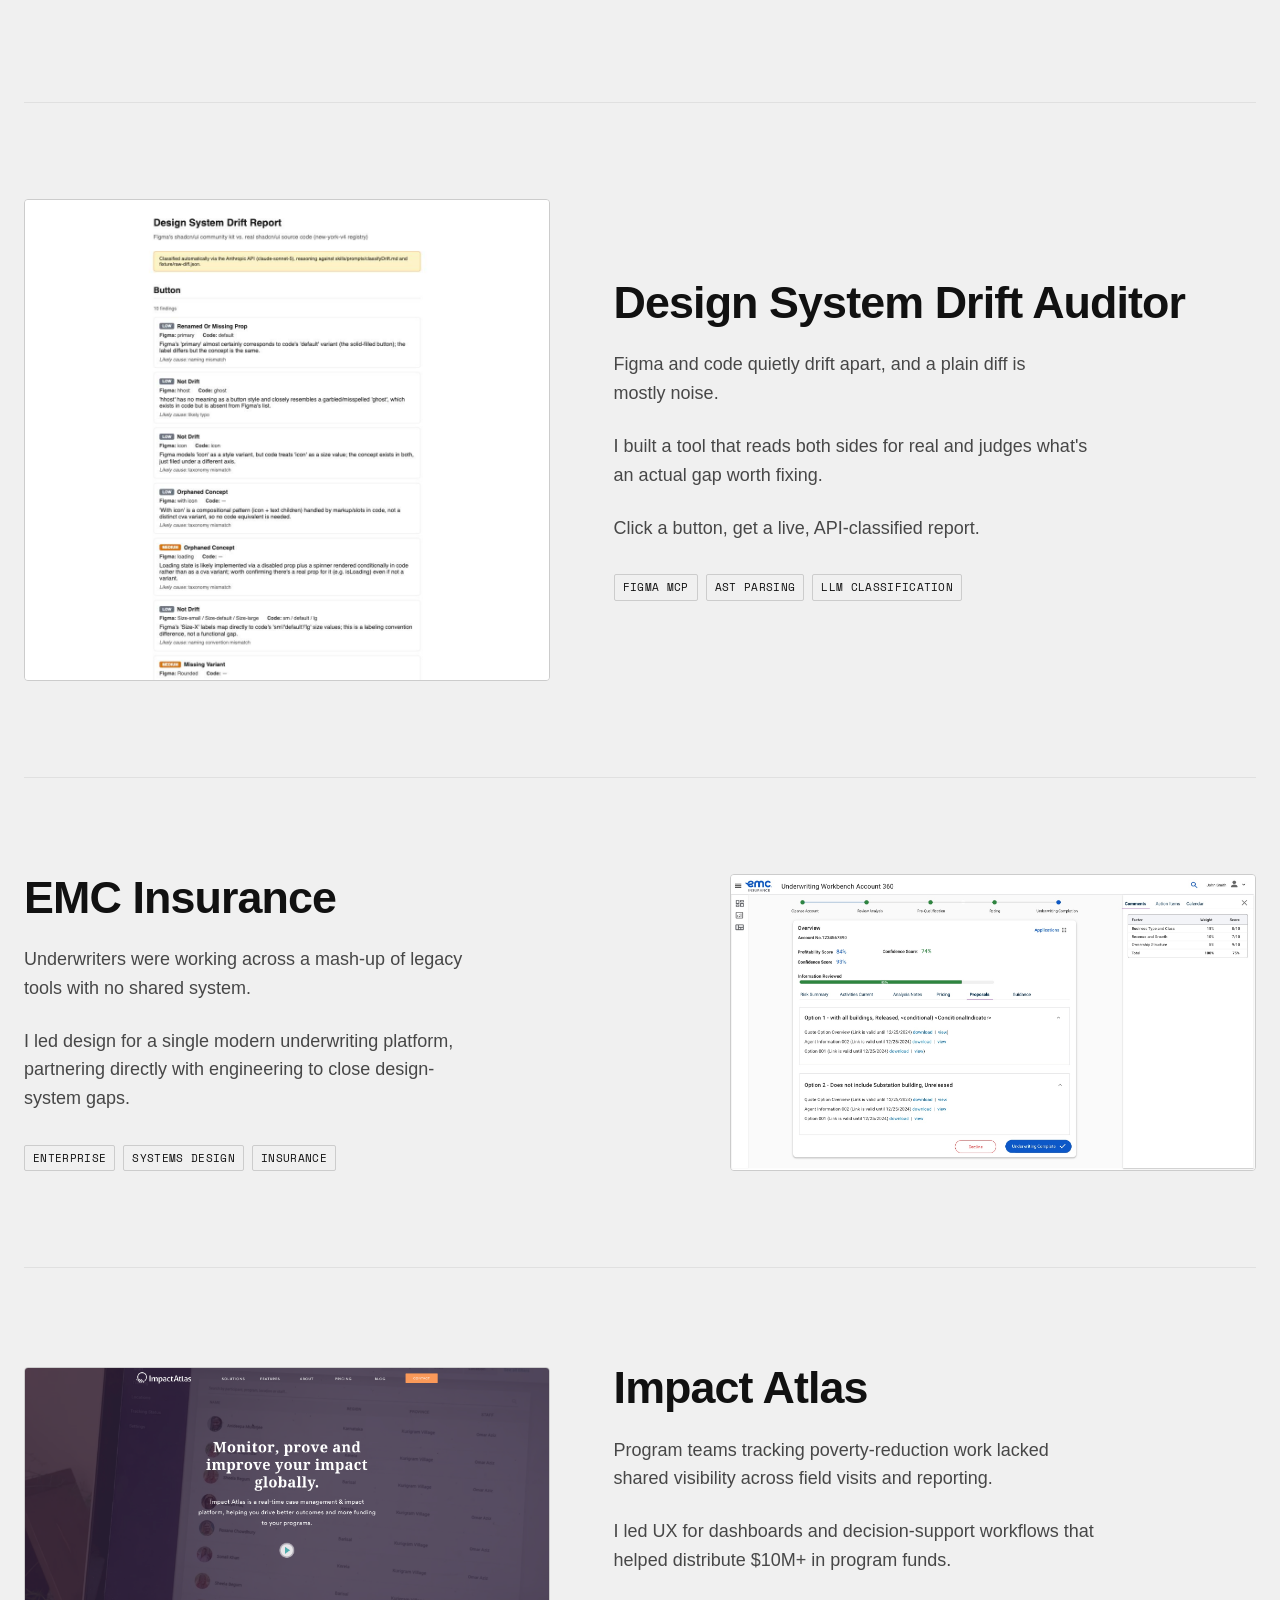
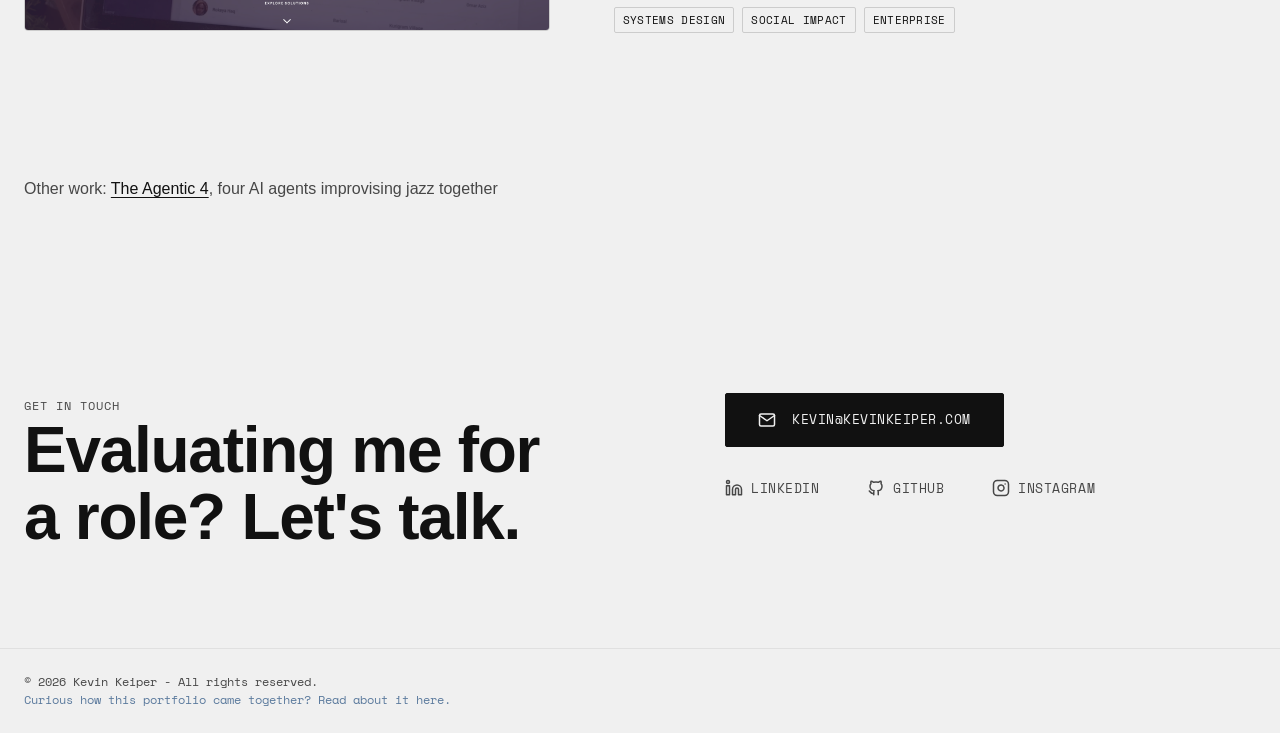
==== commit 1c0ade4d: "Homepage hero: state the role plainly, keep the tagline in the subhead Subhead now gives title, year" ====
--- a/index.html
+++ b/index.html
@@ -30,16 +30,16 @@
     <div class="wrap">
 
       <h1 class="hero__headline">Senior product judgment.<br>AI-native execution.<br><em>Products that ship.</em></h1>
-      <p class="hero__subhead">I design and ship AI-powered products for complex business environments.</p>
+      <p class="hero__subhead">I'm <span data-role-article>a</span> <span data-role-title>senior AI-native product designer</span> with 15+ years taking products from 0 to 1. I deliver the business value of design, and the design of business value.</p>
 
       <div class="hero__meta">
         <div class="hero__meta-item">
           <span class="section-label">Who I am</span>
-          <p>I am <span data-role-article>a</span> <span data-role-title>senior AI-native product designer</span>, leader, and creative.<br><br>I deliver the business value of design — and the design of business value.<br><br>This site is a record of selected case studies alongside future direction, it will grow and shift.</p>
+          <p>I frame the problem, then prototype in code with Claude Code until it's functionally real.</p>
         </div>
         <div class="hero__meta-item">
           <span class="section-label">Who this is for</span>
-          <p>You. If you're sizing me up for <span data-role-article>a</span> <span data-role-title>senior AI-native product designer</span> who ships fast and has a sense of humor about what he doesn't know — <a href="mailto:kevin@kevinkeiper.com" class="link-muted-blue"><strong>let's talk</strong></a>.</p>
+          <p>You. If you're hiring <span data-role-article>a</span> <span data-role-title>senior AI-native product designer</span> who ships fast, <a href="mailto:kevin@kevinkeiper.com" class="link-muted-blue"><strong>let's talk</strong></a>.</p>
         </div>
       </div>
 
@@ -50,7 +50,7 @@
     <div class="wrap">
       <div class="stat-grid">
         <div class="stat-tile">
-          <div class="stat-tile__number">10+</div>
+          <div class="stat-tile__number">15+</div>
           <div class="stat-tile__label">Years of experience</div>
         </div>
         <div class="stat-tile">
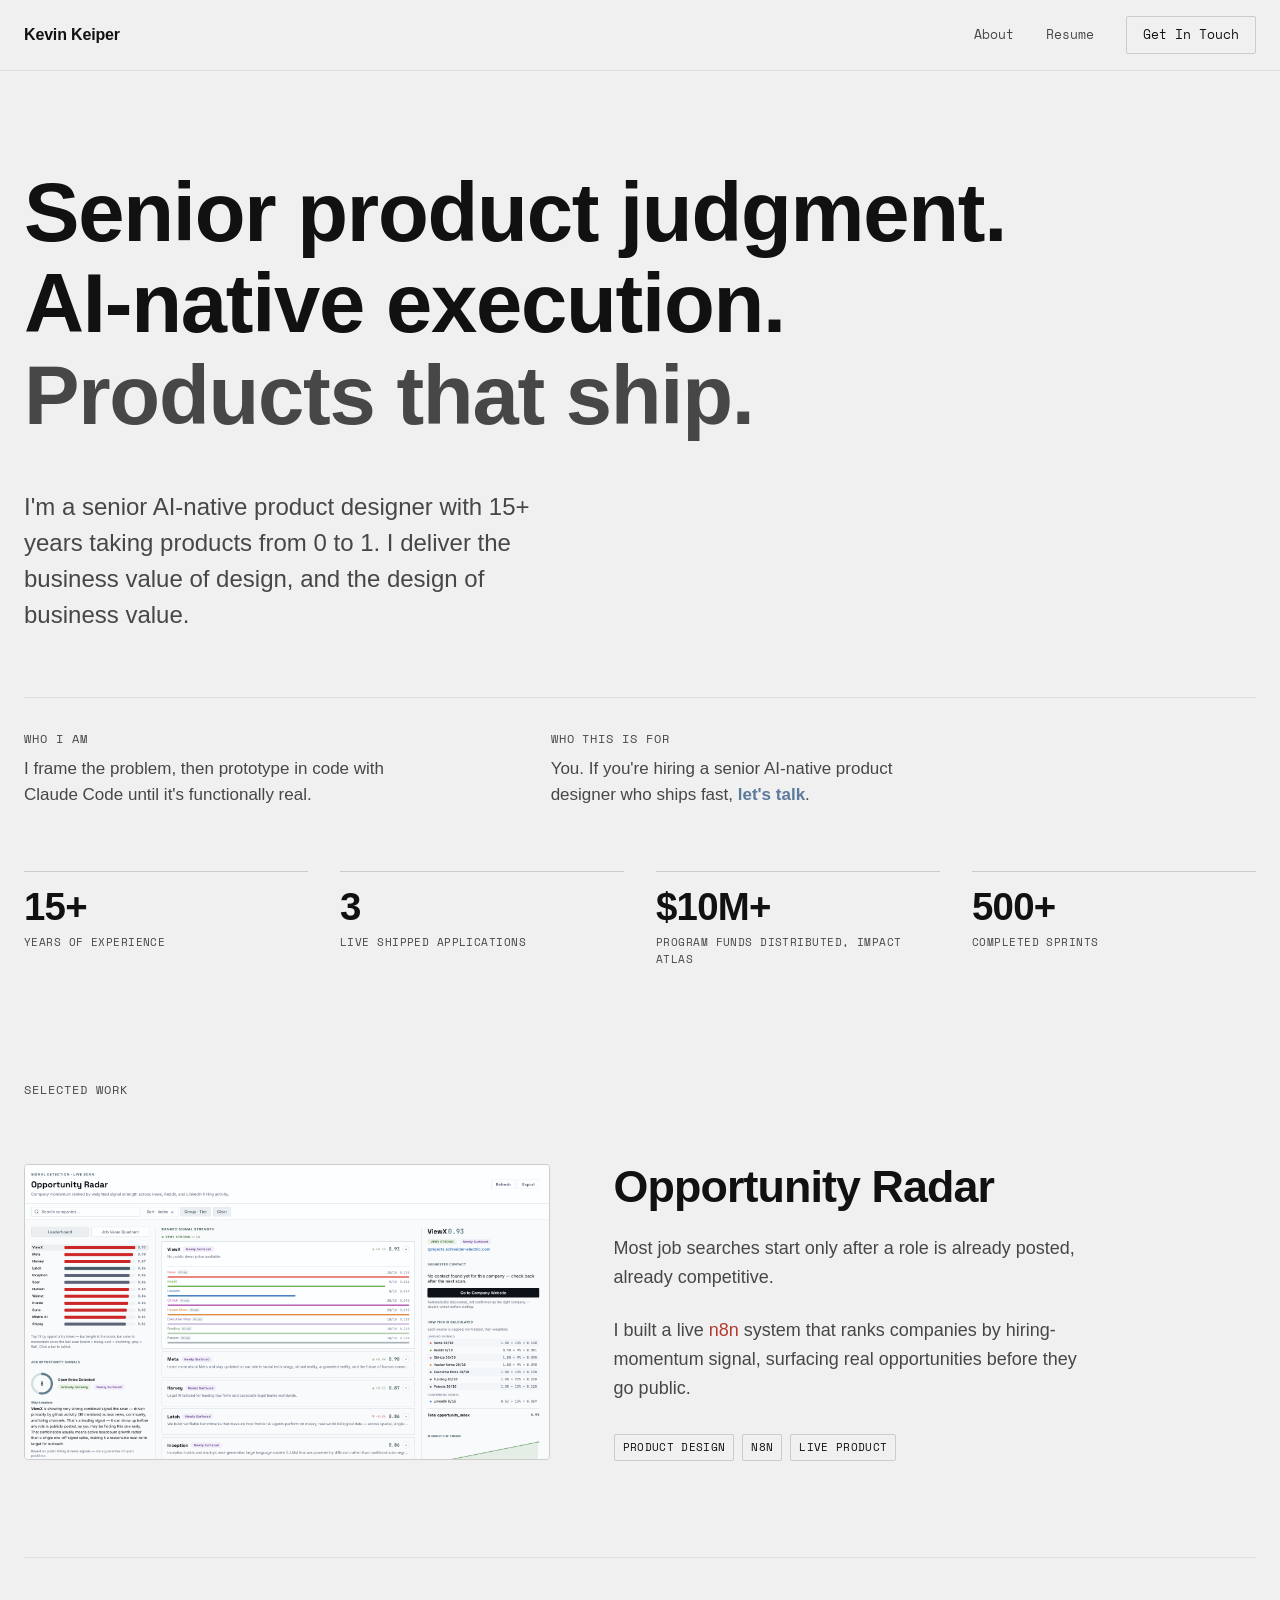
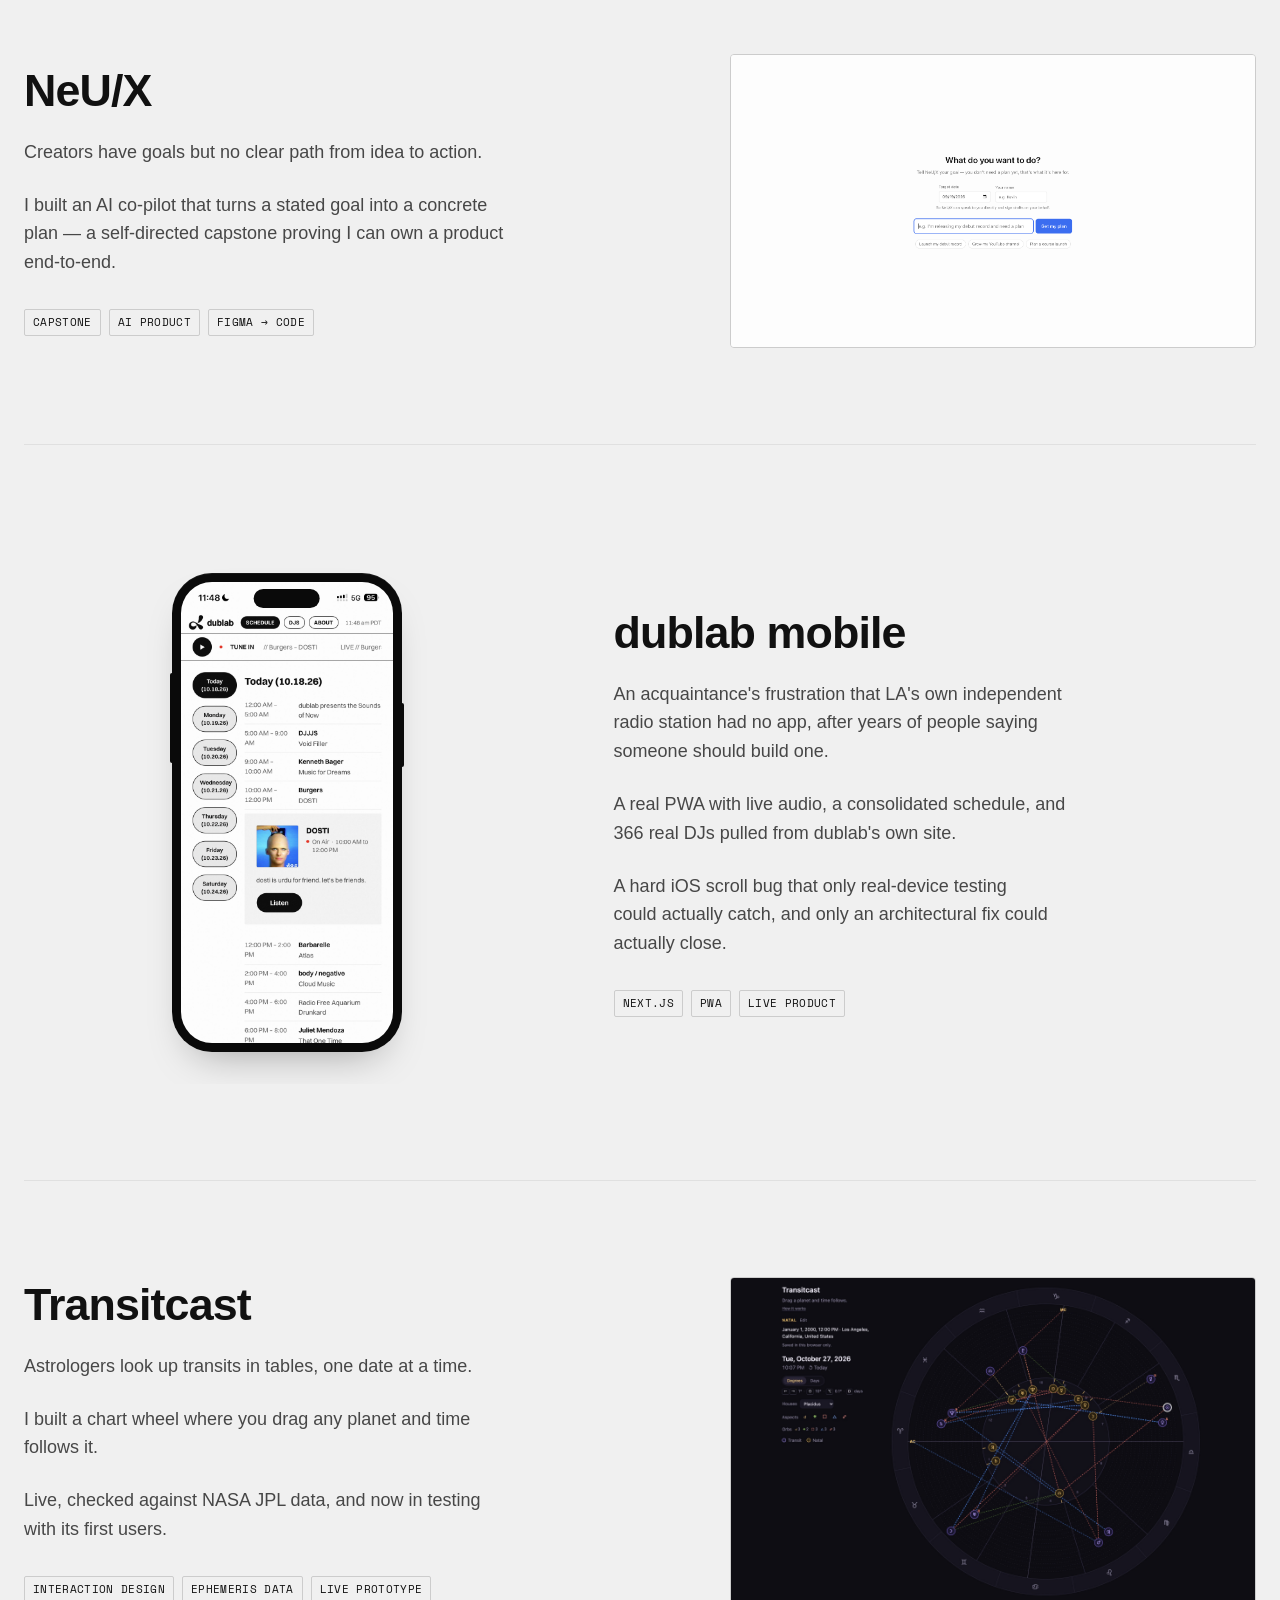
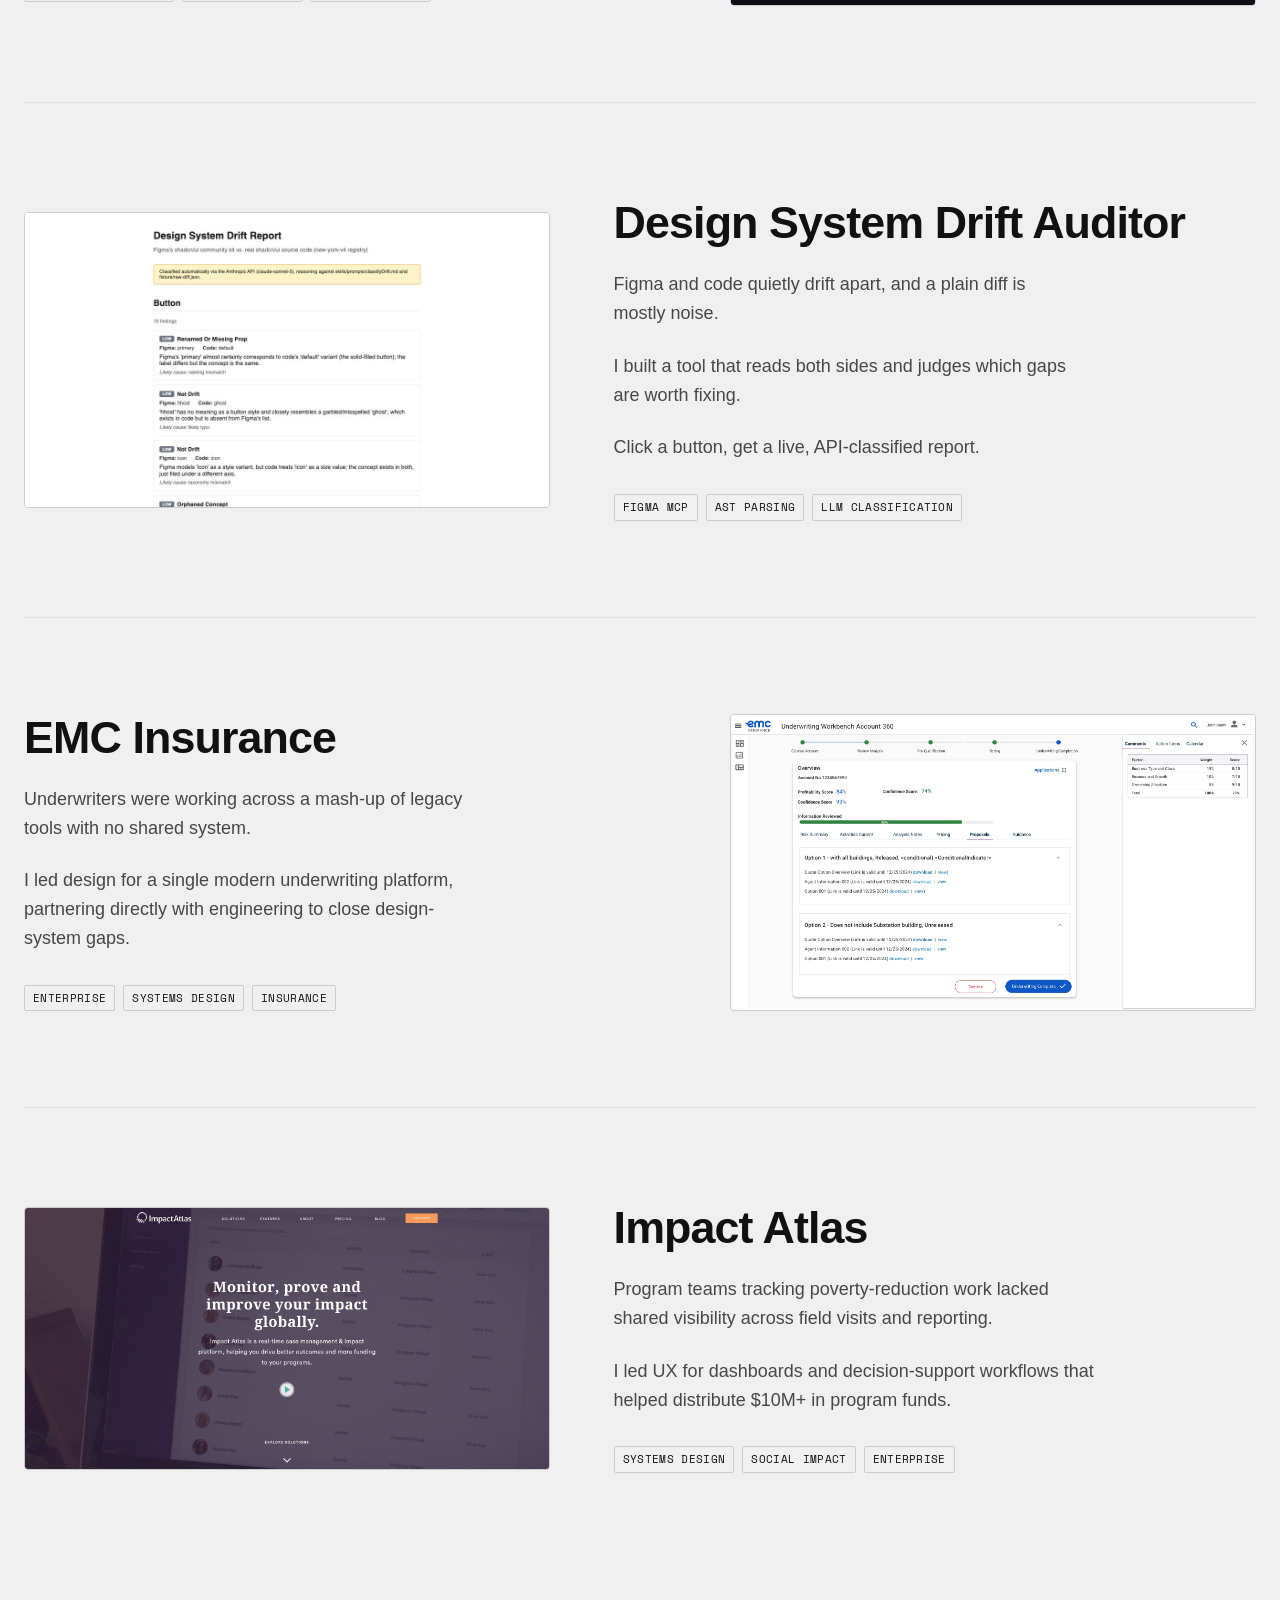
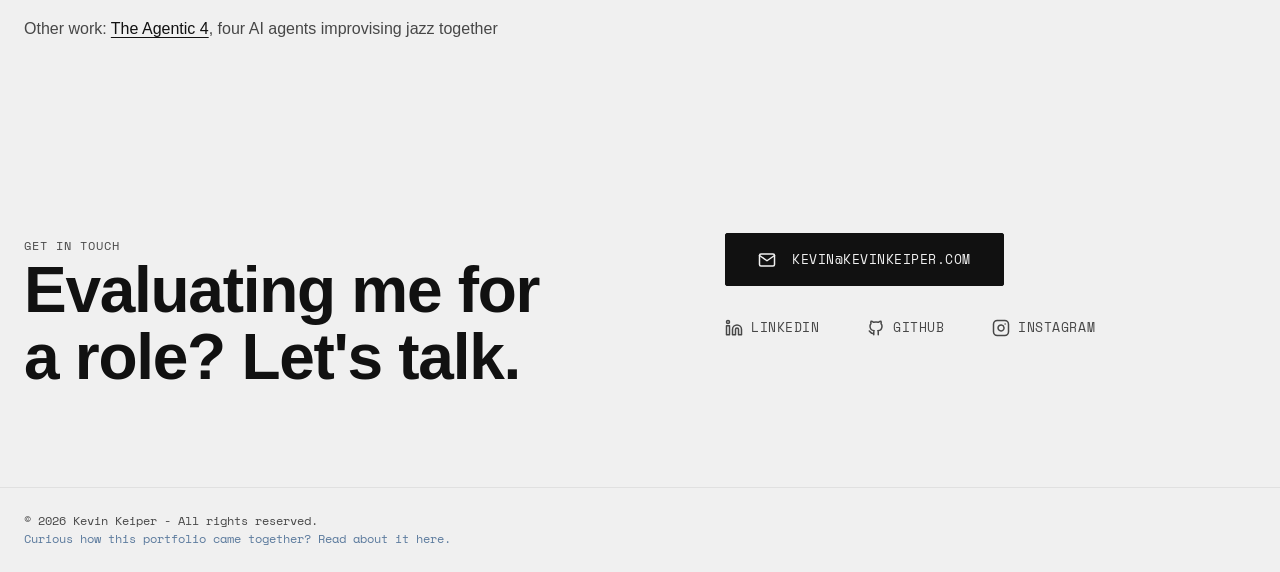
==== commit d3a6ea0b: "Drift Auditor: cut 'real'/'actually' phrasing; crop homepage card to 16:9 Co-Authored-By: Claude Opu" ====
--- a/index.html
+++ b/index.html
@@ -172,14 +172,14 @@
       </article>
 
       <article class="case-row">
-        <a href="work/design-system-auditor/index.html" class="case-row__media" aria-label="Design System Drift Auditor case study">
+        <a href="work/design-system-auditor/index.html" class="case-row__media case-row__media--crop" aria-label="Design System Drift Auditor case study">
           <img src="work/design-system-auditor/images/01-button-findings.jpg" alt="Design System Drift Report, showing classified findings with severity badges" loading="lazy">
         </a>
         <div class="case-row__body">
           <h2 class="case-row__title"><a href="work/design-system-auditor/index.html">Design System Drift Auditor</a></h2>
           <p class="case-row__desc">Figma and code quietly drift apart, and a plain diff is mostly noise.</p>
 
-          <p class="case-row__desc">I built a tool that reads both sides for real and judges what's an actual gap worth fixing.</p>
+          <p class="case-row__desc">I built a tool that reads both sides and judges which gaps are worth fixing.</p>
 
           <p class="case-row__desc">Click a button, get a live, API-classified report.</p>
           <ul class="tag-row">
--- a/css/styles.css
+++ b/css/styles.css
@@ -316,6 +316,13 @@
 .case-row__media img {
   width: 100%;
   height: auto;
+}
+/* Crops a taller-than-usual screenshot to the 16:9 shape most cards
+   use, keeping the top (where the content starts) in view. */
+.case-row__media--crop img {
+  aspect-ratio: 16 / 9;
+  object-fit: cover;
+  object-position: top;
 }
 
 .case-row__title {
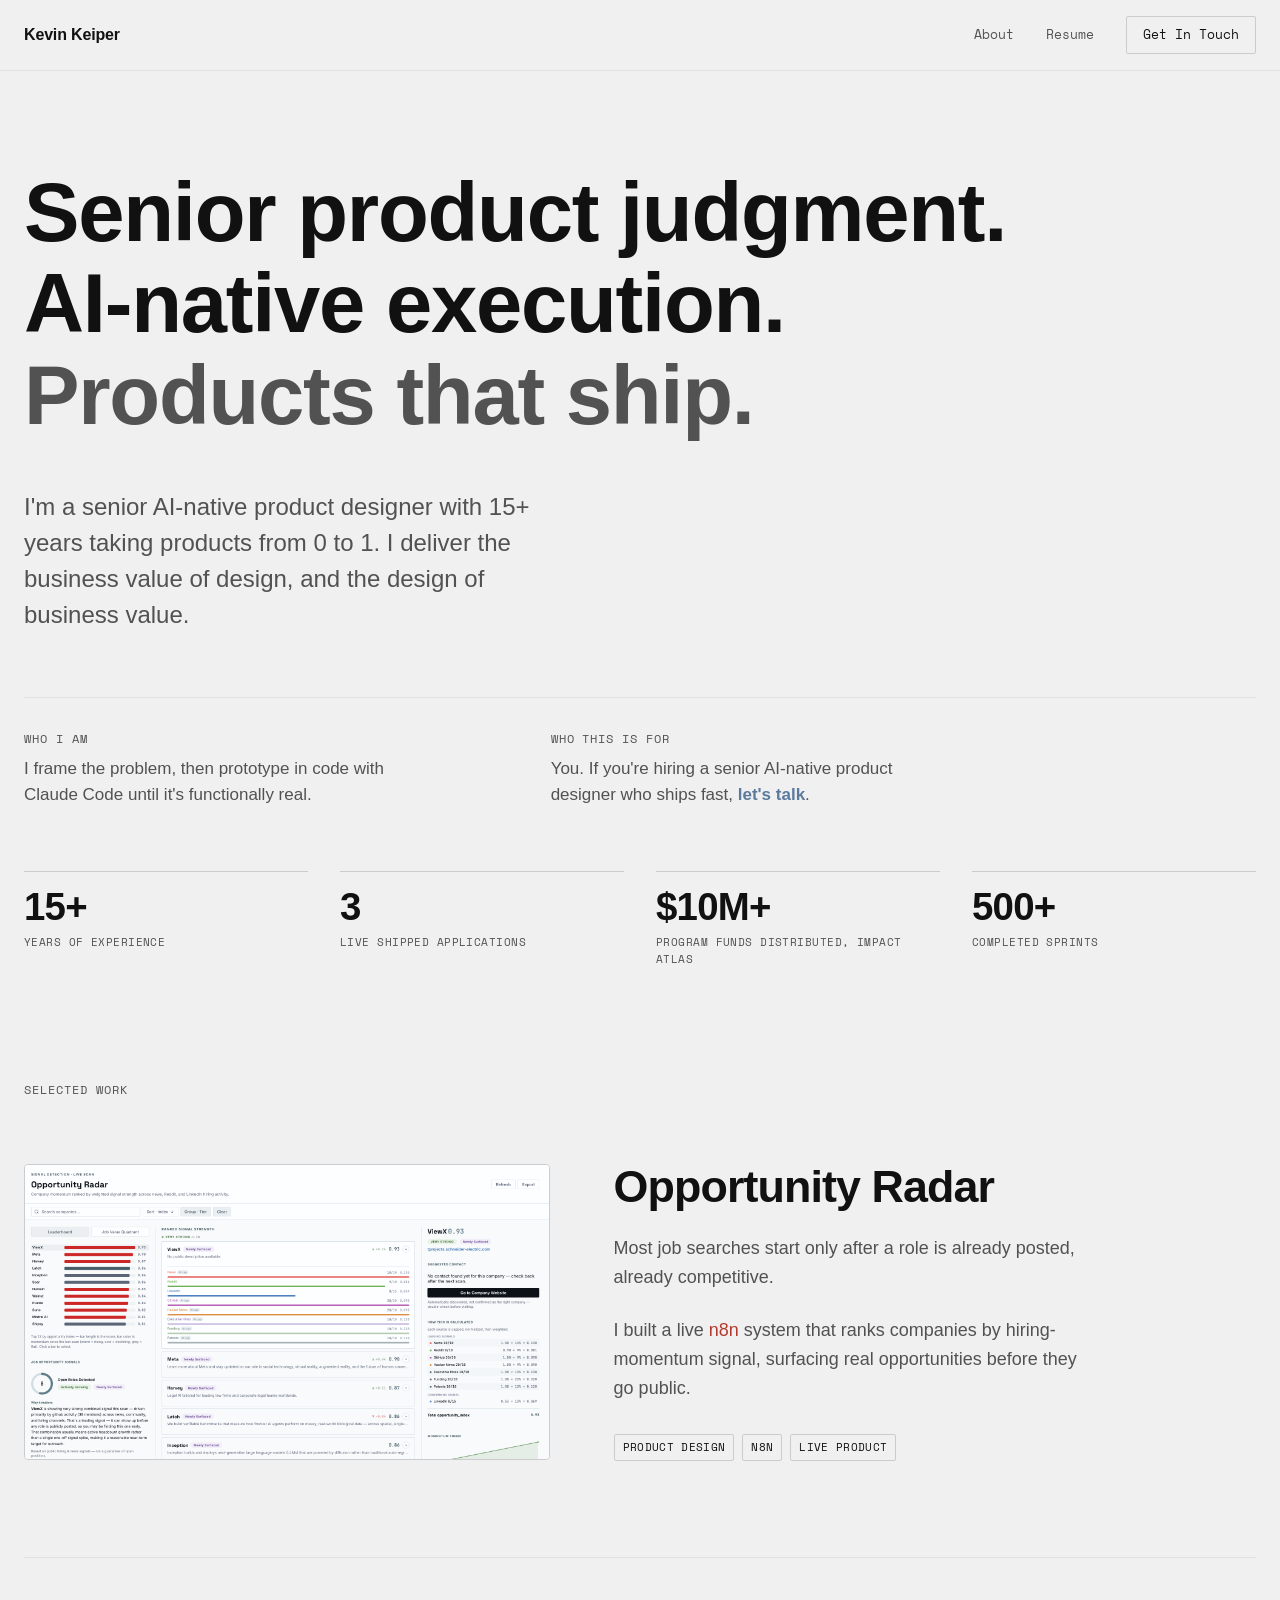
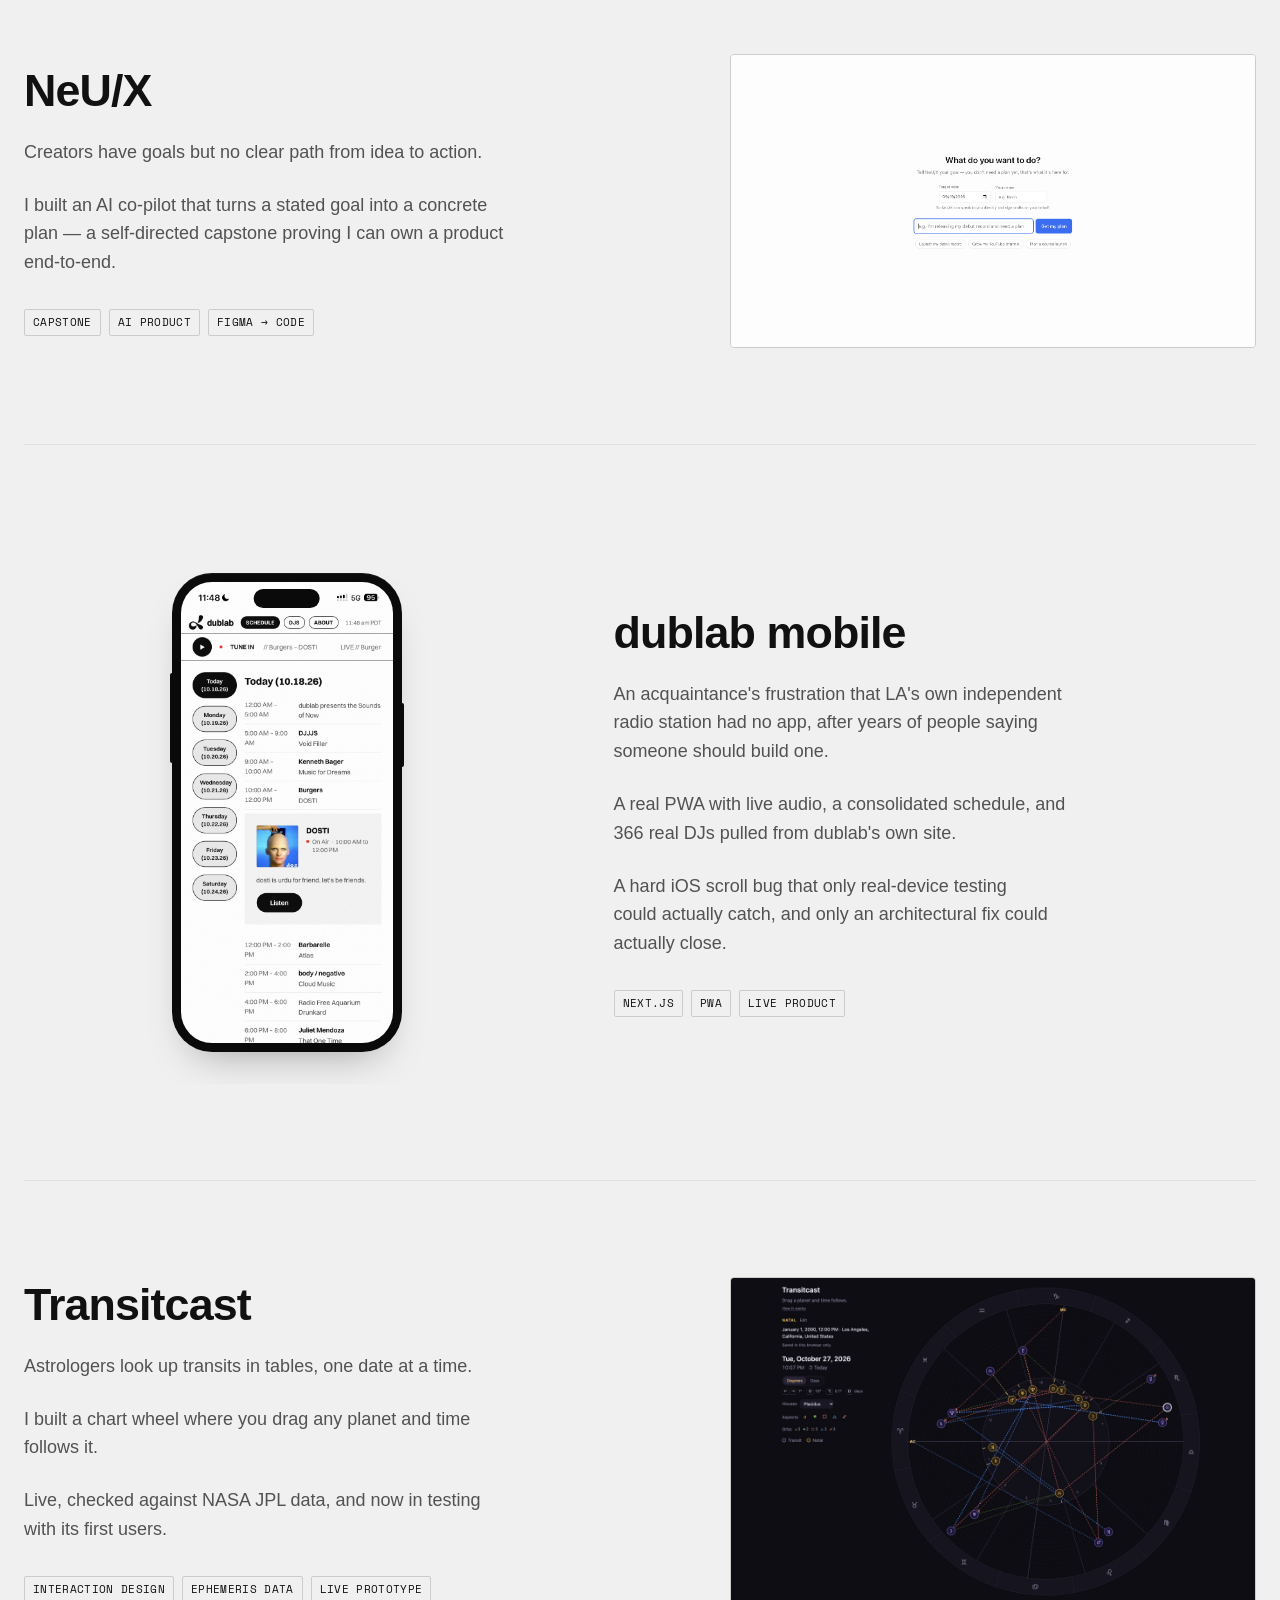
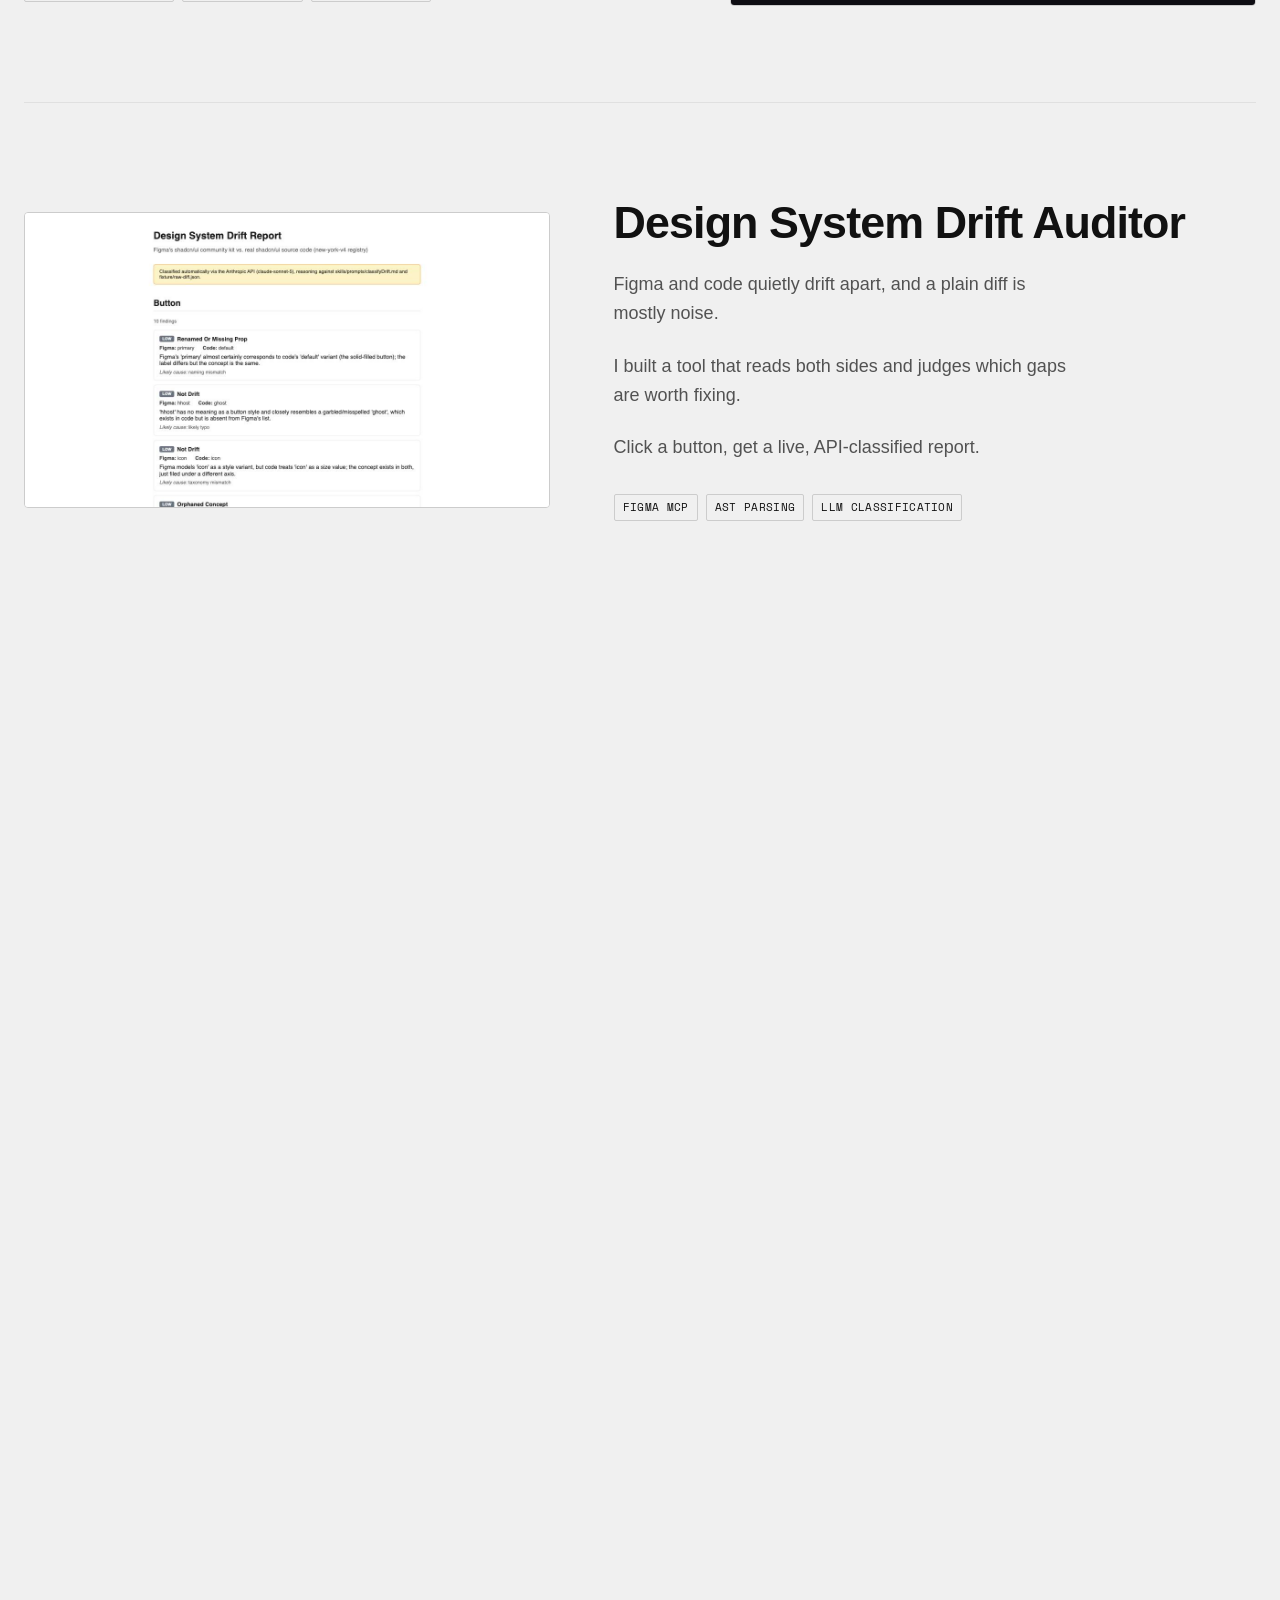
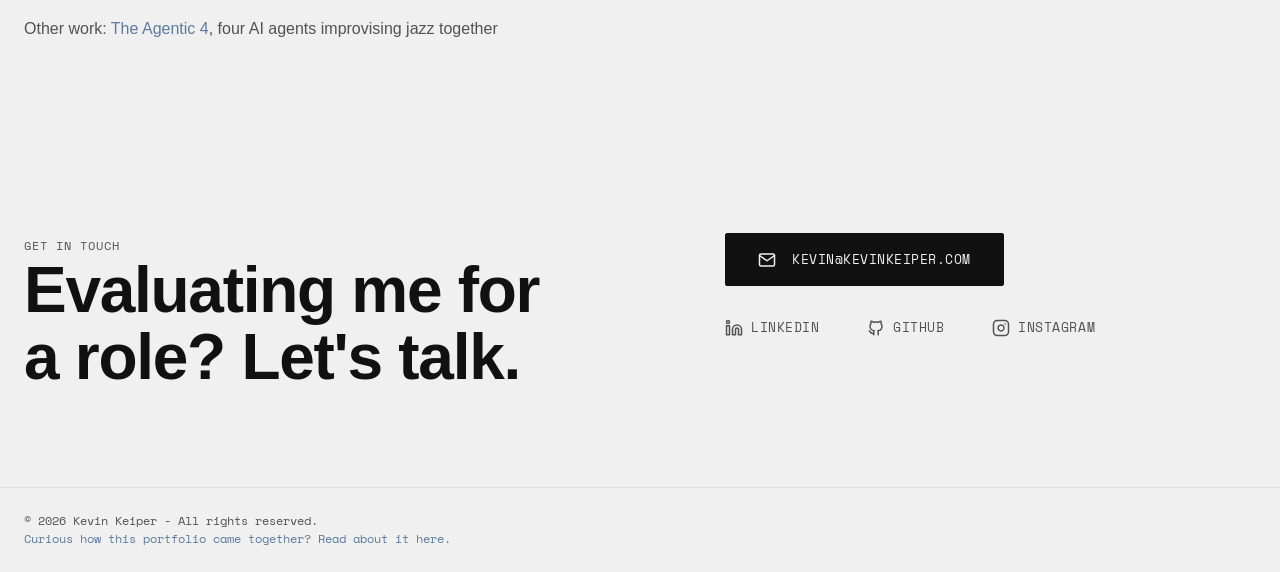
==== commit 0779c6cc: "Opportunity Radar: decision bricks, screenshot polish, lightbox fade - Ten decision bricks with Trie" ====
--- a/index.html
+++ b/index.html
@@ -224,7 +224,7 @@
         </div>
       </article>
 
-      <p class="case-studies__also">Other work: <a href="work/the-agentic-4/index.html">The Agentic 4</a>, four AI agents improvising jazz together</p>
+      <p class="case-studies__also">Other work: <a href="work/the-agentic-4/index.html" class="link-muted-blue">The Agentic 4</a>, four AI agents improvising jazz together</p>
 
     </div>
   </section>
--- a/css/styles.css
+++ b/css/styles.css
@@ -4,7 +4,7 @@
 :root {
   --ink: #111111;
   --paper: #f0f0f0;
-  --muted: #474747;
+  --muted: #525252; /* testing 11/18, was #474747 */
   --line: #E0E0E0;
   --line-strong: #CCCCCC;
 
@@ -236,11 +236,7 @@
   margin-top: var(--sp-6);
   color: var(--muted);
 }
-.case-studies__also a {
-  color: var(--ink);
-  text-decoration: underline;
-  text-underline-offset: 3px;
-}
+
 
 .case-row {
   display: grid;
@@ -927,6 +923,7 @@
   pointer-events: auto;
 }
 .lightbox-frame {
+  transition: opacity 0.14s ease;
   display: flex;
   flex-direction: column;
   align-items: center;
@@ -1234,3 +1231,56 @@
   .hero__headline { overflow-wrap: break-word; }
   .detail-hero__title { overflow-wrap: break-word; }
 }
+
+/* Decision bricks: one per design decision, always Tried / Rejected / Why */
+.decision {
+  max-width: var(--content-measure);
+}
+.decision + .decision {
+  margin-top: var(--sp-6);
+  padding-top: var(--sp-6);
+  border-top: 1px solid var(--line);
+}
+.decision .section-label {
+  display: block;
+  margin-bottom: var(--sp-2);
+}
+.decision__title {
+  font-size: 1.25rem;
+  font-weight: 600;
+  margin: 0 0 var(--sp-4);
+}
+.decision__rows {
+  display: grid;
+  grid-template-columns: 6.5rem 1fr;
+  gap: var(--sp-3) var(--sp-4);
+  margin: 0 0 var(--sp-6);
+}
+.decision__rows dt {
+  font-size: 0.8125rem;
+  font-weight: 600;
+  letter-spacing: 0.06em;
+  text-transform: uppercase;
+  color: var(--muted);
+  padding-top: 0.2em;
+}
+.decision__rows dd {
+  margin: 0;
+  font-size: 1.0625rem;
+  line-height: 1.65;
+}
+@media (max-width: 600px) {
+  .decision__rows { grid-template-columns: 1fr; gap: var(--sp-1); }
+  .decision__rows dd { margin-bottom: var(--sp-3); }
+}
+.detail-gallery--single { grid-template-columns: 1fr; }
+
+/* One-sentence talking point under each decision title; read top to bottom, they form the narrative */
+.decision__summary {
+  font-size: 1.0625rem;
+  line-height: 1.5;
+  margin: calc(-1 * var(--sp-2)) 0 var(--sp-4);
+  max-width: 60ch;
+}
+
+.lightbox-frame.is-fading { opacity: 0; }
